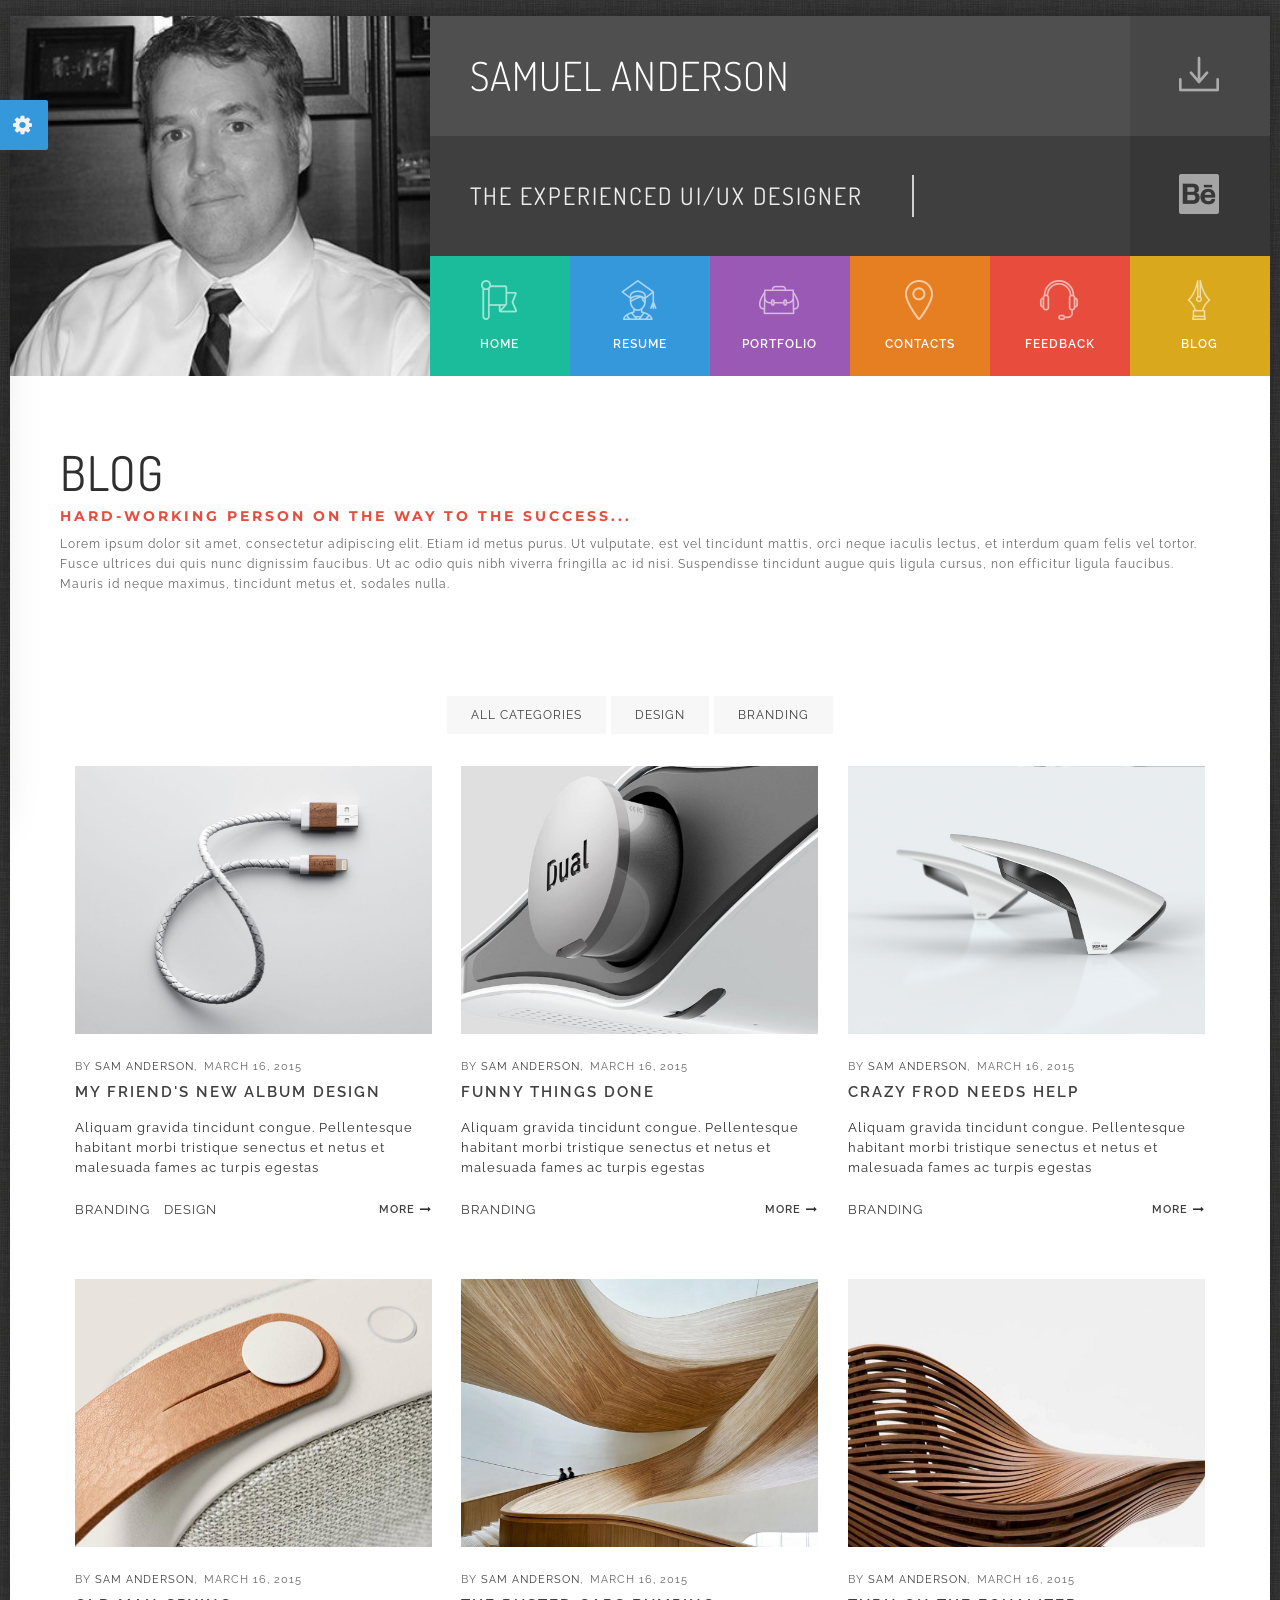
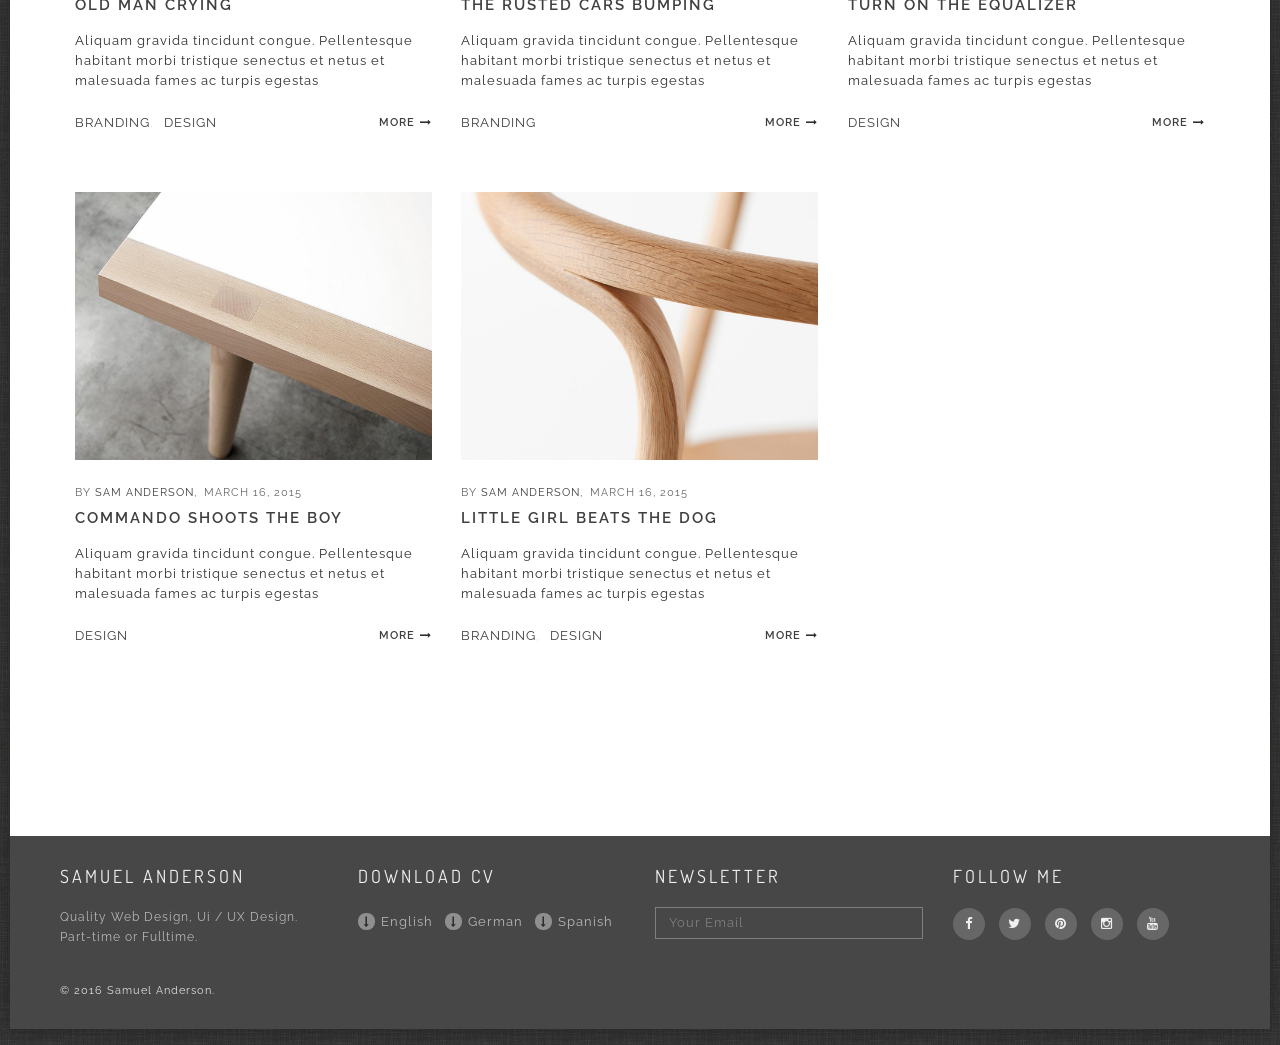
==== blog.html @ abc4cadc "First commit" ====
<!DOCTYPE html>
<html lang="en">
<!--[if IE 9]>
<html class="ie9" lang="en">    <![endif]-->
<!--[if IE 8]>
<html class="ie8" lang="en">    <![endif]-->
<head>
   <meta charset="UTF-8">
   <meta http-equiv="X-UA-Compatible" content="IE=edge">
   <meta name=viewport content="width=device-width, initial-scale=1">

   <title>Gridus vCard | Blog</title>

   <meta name="description" content="Gridus vCard HTML Template is the professional responsive personal website template, based on the latest Bootstrap 3">
   <meta name="keywords" content="html5, template, website, responsive, bootstrap">
   <meta name="author" content="neuethemes">

   <!-- CSS -->
   <link href="assets/vendor/bootstrap/css/bootstrap.min.css"        property='stylesheet' rel="stylesheet" type="text/css" media="screen"/>
   <link href="assets/vendor/fontawesome/css/font-awesome.min.css"   property='stylesheet' rel="stylesheet" type="text/css" media="screen"/>
   <link href="assets/vendor/flaticons/flaticon.css"                 property='stylesheet' rel="stylesheet" type="text/css" media="screen"/>
   <link href="assets/vendor/hover/css/hover-min.css"                property='stylesheet' rel="stylesheet" type="text/css" media="screen"/>
   <link href="assets/vendor/wow/animate.css"                        property='stylesheet' rel="stylesheet" type="text/css" media="screen"/>
   <link href="assets/vendor/mfp/css/magnific-popup.css"             property='stylesheet' rel="stylesheet" type="text/css" media="screen"/>
   <!-- Remove this for disable demo panel styles -->
   <link href="assets/vendor/styleselector/styleselector.css"        property='stylesheet' rel="stylesheet" type="text/css" media="screen"/>
   <!-- Custom styles -->
   <link href="assets/custom/css/style.css"                          property='stylesheet' rel="stylesheet" type="text/css" media="screen"/>

   <style>
      #preloader {
         position: fixed;
         left: 0;
         top: 0;
         z-index: 99999;
         width: 100%;
         height: 100%;
         overflow: visible;
         background: #666666 url("assets/custom/images/preloader.gif") no-repeat center center; }
   </style>

</head>

<body class="boxed">


<!--Pre-Loader-->
<div id="preloader"></div>

<header>

   <section id="top-navigation" class="container-fluid nopadding">
      <div class="row nopadding ident ui-bg-color01">
         <!-- Photo -->
         <a href="#!">
            <div class="col-md-5 col-lg-4 vc-photo">&nbsp;</div>
         </a>
         <!-- /Photo -->
         <div class="col-md-7 col-lg-8 vc-name nopadding">
            <!-- Name-Position -->
            <div class="row nopadding name">
               <div class="col-md-10 name-title"><h2 class="font-accident-two-light uppercase">Samuel Anderson</h2></div>
               <div class="col-md-2 nopadding name-pdf">
                  <a href="#" class="hvr-sweep-to-right"><i class="flaticon-download149" title="Download CV.pdf"></i></a>
               </div>
            </div>
            <div class="row nopadding position">
               <div class="col-md-10 position-title">

                  <section class="cd-intro">
                     <h4 class="cd-headline clip is-full-width font-accident-two-normal uppercase">
                        <span>The experienced </span>
                        <span class="cd-words-wrapper">
                           <b class="is-visible">UI/UX Designer</b>
                           <b>Web Designer</b>
                           <b>Photographer</b>
                        </span>
                     </h4>
                  </section>

               </div>
               <div class="col-md-2 nopadding pdf">
                  <a href="#" class="hvr-sweep-to-right"><i class="flaticon-behance7" title="My Behance Portfolio"></i></a>
               </div>
            </div>
            <!-- /Name-Position -->

            <!-- Main Navigation -->

            <ul id="nav" class="row nopadding cd-side-navigation">
               <li class="col-xs-4 col-sm-2 nopadding menuitem ui-menu-color01">
                  <a href="home.html" class="hvr-sweep-to-bottom"><i class="flaticon-insignia"></i><span>home</span></a>
               </li>
               <li class="col-xs-4 col-sm-2 nopadding menuitem ui-menu-color02">
                  <a href="resume.html" class="hvr-sweep-to-bottom"><i class="flaticon-graduation61"></i><span>resume</span></a>
               </li>
               <li class="col-xs-4 col-sm-2 nopadding menuitem ui-menu-color03">
                  <a href="portfolio.html" class="hvr-sweep-to-bottom"><i class="flaticon-book-bag2"></i><span>portfolio</span></a>
               </li>
               <li class="col-xs-4 col-sm-2 nopadding menuitem ui-menu-color04">
                  <a href="contacts.html" class="hvr-sweep-to-bottom"><i class="flaticon-placeholders4"></i><span>contacts</span></a>
               </li>
               <li class="col-xs-4 col-sm-2 nopadding menuitem ui-menu-color05">
                  <a href="feedback.html" class="hvr-sweep-to-bottom"><i class="flaticon-earphones18"></i><span>feedback</span></a>
               </li>
               <li class="col-xs-4 col-sm-2 nopadding menuitem ui-menu-color06">
                  <a href="blog.html" class="hvr-sweep-to-bottom"><i class="flaticon-pens15"></i><span>blog</span></a>
               </li>
            </ul>

            <!-- /Main Navigation -->

         </div>
      </div>
   </section>

</header>

<!-- Container -->
<div class="content-wrap">

   <div id="blog" class="inner-content">

      <section id="page-title" class="inner-section">
         <div class="container-fluid nopadding wow fadeInRight" data-wow-delay="0.4s" data-wow-offset="10">
            <h2 class="font-accident-two-normal uppercase">Blog</h2>
            <h5 class="font-accident-one-bold uppercase subtitle">Hard-working person on the way to the success...</h5>
            <p class="small fontcolor-medium">
               Lorem ipsum dolor sit amet, consectetur adipiscing elit. Etiam id metus purus. Ut vulputate, est vel tincidunt mattis, orci neque iaculis lectus, et interdum quam felis vel tortor. Fusce ultrices dui quis nunc dignissim faucibus. Ut ac odio quis nibh viverra fringilla ac id nisi. Suspendisse tincidunt augue quis ligula cursus, non efficitur ligula faucibus. Mauris id neque maximus, tincidunt metus et, sodales nulla.
            </p>
         </div>
      </section>

      <!-- Blog Block -->
      <section class="inner-section">

         <div id="isotope-filters" class="port-filter port-filter-light text-center wow fadeInLeft" data-wow-delay="0.6s" data-wow-offset="10">
            <ul>
               <li><a href="#all" data-filter="*">All Categories</a></li>
               <li><a href="#design" data-filter=".design">Design</a></li>
               <li><a href="#branding" data-filter=".branding">Branding</a></li>
            </ul>
         </div>

         <div class="dividewhite3"></div>

         <div class="grid container-fluid text-center wow fadeInDown" data-wow-delay="0.6s" data-wow-offset="10">

            <div id="posts" class="row popup-container">

                  <div class="grid-item branding design col-md-4 col-sm-6">
                     <div class="item-wrap">
                        <figure class="">
                           <div class="popup-call">
                              <a href="assets/custom/images/blog/01.jpg" class="gallery-item"><i class="flaticon-arrows-4"></i></a>
                           </div>
                           <img src="assets/custom/images/blog/thumbs/01.jpg" class="img-responsive" alt="img11"/>
                           <figcaption>
                              <div class="post-meta"><span>by <a href="#!">Sam Anderson</a>,</span> <span>March 16, 2015</span></div>
                              <div class="post-header">
                                 <h5><a href="blogpost.html">My Friend's new album design</a></h5>
                              </div>
                              <div class="post-entry">
                                 <p>Aliquam gravida tincidunt congue. Pellentesque habitant morbi tristique senectus et netus et malesuada fames ac turpis egestas</p>
                              </div>
                              <div class="post-tag pull-left">
                                 <span><a href="#branding" data-filter=".branding">Branding</a>,</span><span><a href="#design" data-filter=".design">Design</a></span>
                              </div>
                              <div class="post-more-link pull-right"><a href="blogpost.html">More<i class="fa fa-long-arrow-right right"></i></a></div>
                           </figcaption>
                        </figure>
                     </div>
                  </div>
                  <div class="grid-item grid-sizer branding col-md-4 col-sm-6">
                     <div class="item-wrap">
                        <figure class="">
                           <div class="popup-call">
                              <a href="assets/custom/images/blog/02.jpg" class="gallery-item"><i class="flaticon-arrows-4"></i></a>
                           </div>
                           <img src="assets/custom/images/blog/thumbs/02.jpg" class="img-responsive" alt="img03"/>
                           <figcaption>
                              <div class="post-meta"><span>by <a href="#!">Sam Anderson</a>,</span> <span>March 16, 2015</span></div>
                              <div class="post-header">
                                 <h5><a href="blogpost.html">Funny Things done</a></h5>
                              </div>
                              <div class="post-entry">
                                 <p>Aliquam gravida tincidunt congue. Pellentesque habitant morbi tristique senectus et netus et malesuada fames ac turpis egestas</p>
                              </div>
                              <div class="post-tag pull-left">
                                 <span><a href="#branding" data-filter=".branding">Branding</a></span>
                              </div>
                              <div class="post-more-link pull-right"><a href="blogpost.html">More<i class="fa fa-long-arrow-right right"></i></a></div>
                           </figcaption>
                        </figure>
                     </div>
                  </div>
                  <div class="grid-item branding col-md-4 col-sm-6">
                     <div class="item-wrap">
                        <figure class="">
                           <div class="popup-call">
                              <a href="assets/custom/images/blog/03.jpg" class="gallery-item"><i class="flaticon-arrows-4"></i></a>
                           </div>
                           <img src="assets/custom/images/blog/thumbs/03.jpg" class="img-responsive" alt="img11"/>
                           <figcaption>
                              <div class="post-meta"><span>by <a href="#!">Sam Anderson</a>,</span> <span>March 16, 2015</span></div>
                              <div class="post-header">
                                 <h5><a href="blogpost.html">Crazy Frod needs help</a></h5>
                              </div>
                              <div class="post-entry">
                                 <p>Aliquam gravida tincidunt congue. Pellentesque habitant morbi tristique senectus et netus et malesuada fames ac turpis egestas</p>
                              </div>
                              <div class="post-tag pull-left">
                                 <span><a href="#branding" data-filter=".branding">Branding</a></span>
                              </div>
                              <div class="post-more-link pull-right"><a href="blogpost.html">More<i class="fa fa-long-arrow-right right"></i></a></div>
                           </figcaption>
                        </figure>
                     </div>
                  </div>
                  <div class="grid-item branding design col-md-4 col-sm-6">
                     <div class="item-wrap">
                        <figure class="">
                           <div class="popup-call">
                              <a href="assets/custom/images/blog/04.jpg" class="gallery-item"><i class="flaticon-arrows-4"></i></a>
                           </div>
                           <img src="assets/custom/images/blog/thumbs/04.jpg" class="img-responsive" alt="img03"/>
                           <figcaption>
                              <div class="post-meta"><span>by <a href="#!">Sam Anderson</a>,</span> <span>March 16, 2015</span></div>
                              <div class="post-header">
                                 <h5><a href="blogpost.html">Old man crying</a></h5>
                              </div>
                              <div class="post-entry">
                                 <p>Aliquam gravida tincidunt congue. Pellentesque habitant morbi tristique senectus et netus et malesuada fames ac turpis egestas</p>
                              </div>
                              <div class="post-tag pull-left">
                                 <span><a href="#branding" data-filter=".branding">Branding</a>,</span><span><a href="#design" data-filter=".design">Design</a></span>
                              </div>
                              <div class="post-more-link pull-right"><a href="blogpost.html">More<i class="fa fa-long-arrow-right right"></i></a></div>
                           </figcaption>
                        </figure>
                     </div>
                  </div>
                  <div class="grid-item branding col-md-4 col-sm-6">
                     <div class="item-wrap">
                        <figure class="">
                           <div class="popup-call">
                              <a href="assets/custom/images/blog/05.jpg" class="gallery-item"><i class="flaticon-arrows-4"></i></a>
                           </div>
                           <img src="assets/custom/images/blog/thumbs/05.jpg" class="img-responsive" alt="img11"/>
                           <figcaption>
                              <div class="post-meta"><span>by <a href="#!">Sam Anderson</a>,</span> <span>March 16, 2015</span></div>
                              <div class="post-header">
                                 <h5><a href="blogpost.html">The rusted cars bumping</a></h5>
                              </div>
                              <div class="post-entry">
                                 <p>Aliquam gravida tincidunt congue. Pellentesque habitant morbi tristique senectus et netus et malesuada fames ac turpis egestas</p>
                              </div>
                              <div class="post-tag pull-left">
                                 <span><a href="#branding" data-filter=".branding">Branding</a></span>
                              </div>
                              <div class="post-more-link pull-right"><a href="blogpost.html">More<i class="fa fa-long-arrow-right right"></i></a></div>
                           </figcaption>
                        </figure>
                     </div>
                  </div>
                  <div class="grid-item design col-md-4 col-sm-6">
                     <div class="item-wrap">
                        <figure class="">
                           <div class="popup-call">
                              <a href="assets/custom/images/blog/06.jpg" class="gallery-item"><i class="flaticon-arrows-4"></i></a>
                           </div>
                           <img src="assets/custom/images/blog/thumbs/06.jpg" class="img-responsive" alt="img03"/>
                           <figcaption>
                              <div class="post-meta"><span>by <a href="#!">Sam Anderson</a>,</span> <span>March 16, 2015</span></div>
                              <div class="post-header">
                                 <h5><a href="blogpost.html">Turn on the equalizer</a></h5>
                              </div>
                              <div class="post-entry">
                                 <p>Aliquam gravida tincidunt congue. Pellentesque habitant morbi tristique senectus et netus et malesuada fames ac turpis egestas</p>
                              </div>
                              <div class="post-tag pull-left">
                                 </span><span><a href="#design" data-filter=".design">Design</a></span>
                              </div>
                              <div class="post-more-link pull-right"><a href="blogpost.html">More<i class="fa fa-long-arrow-right right"></i></a></div>
                           </figcaption>
                        </figure>
                     </div>
                  </div>
                  <div class="grid-item design col-md-4 col-sm-6">
                     <div class="item-wrap">
                        <figure class="">
                           <div class="popup-call">
                              <a href="assets/custom/images/blog/07.jpg" class="gallery-item"><i class="flaticon-arrows-4"></i></a>
                           </div>
                           <img src="assets/custom/images/blog/thumbs/07.jpg" class="img-responsive" alt="img03"/>
                           <figcaption>
                              <div class="post-meta"><span>by <a href="#!">Sam Anderson</a>,</span> <span>March 16, 2015</span></div>
                              <div class="post-header">
                                 <h5><a href="blogpost.html">Commando shoots the boy</a></h5>
                              </div>
                              <div class="post-entry">
                                 <p>Aliquam gravida tincidunt congue. Pellentesque habitant morbi tristique senectus et netus et malesuada fames ac turpis egestas</p>
                              </div>
                              <div class="post-tag pull-left">
                                 </span><span><a href="#design" data-filter=".design">Design</a></span>
                              </div>
                              <div class="post-more-link pull-right"><a href="blogpost.html">More<i class="fa fa-long-arrow-right right"></i></a></div>
                           </figcaption>
                        </figure>
                     </div>
                  </div>
                  <div class="grid-item branding design col-md-4 col-sm-6">
                     <div class="item-wrap">
                        <figure class="">
                           <div class="popup-call">
                              <a href="assets/custom/images/blog/08.jpg" class="gallery-item"><i class="flaticon-arrows-4"></i></a>
                           </div>
                           <img src="assets/custom/images/blog/thumbs/08.jpg" class="img-responsive" alt="img03"/>
                           <figcaption>
                              <div class="post-meta"><span>by <a href="#!">Sam Anderson</a>,</span> <span>March 16, 2015</span></div>
                              <div class="post-header">
                                 <h5><a href="blogpost.html">Little girl beats the dog</a></h5>
                              </div>
                              <div class="post-entry">
                                 <p>Aliquam gravida tincidunt congue. Pellentesque habitant morbi tristique senectus et netus et malesuada fames ac turpis egestas</p>
                              </div>
                              <div class="post-tag pull-left">
                                 <span><a href="#branding" data-filter=".branding">Branding</a>,</span><span><a href="#design" data-filter=".design">Design</a></span>
                              </div>
                              <div class="post-more-link pull-right"><a href="blogpost.html">More<i class="fa fa-long-arrow-right right"></i></a></div>
                           </figcaption>
                        </figure>
                     </div>
                  </div>

               </div>
            </div>

         <div class="dividewhite8"></div>

      </section>
      <!-- /Blog Block -->

   </div>

</div>

<footer class="padding-50 ui-bg-color02">
   <div class="container-fluid nopadding">
      <div class="row wow fadeInDown" data-wow-delay=".2s" data-wow-offset="10">
         <div class="col-md-3">
            <h4 class="font-accident-two-normal uppercase">Samuel Anderson</h4>
            <p class="inline-block">
               Quality Web Design, Ui / UX Design. Part-time or Fulltime.
            </p>
            <div class="divider-dynamic"></div>
         </div>
         <div class="col-md-3 cv-link">
            <h4 class="font-accident-two-normal uppercase">Download cv</h4>
            <div class="dividewhite1"></div>
            <a href="#!"><i class="fa fa-long-arrow-down" aria-hidden="true"></i>English</a>
            <a href="#!"><i class="fa fa-long-arrow-down" aria-hidden="true"></i>German</a>
            <a href="#!"><i class="fa fa-long-arrow-down" aria-hidden="true"></i>Spanish</a>
            <div class="divider-dynamic"></div>
         </div>
         <div class="col-md-3">
            <h4 class="font-accident-two-normal uppercase">Newsletter</h4>
            <div class="dividewhite1"></div>
            <input class="newsletter-email" type="email" required="" name="ne" placeholder="Your Email">
            <!--<p>Lorem ipsum dolor sit amet...</p>-->
            <div class="divider-dynamic"></div>
         </div>
         <div class="col-md-3">
            <h4 class="font-accident-two-normal uppercase">Follow me</h4>
            <div class="follow">
               <ul class="list-inline social">
                  <li><a target="_blank" href="#" class="rst-icon-facebook"><i class="fa fa-facebook"></i></a></li>
                  <li><a target="_blank" href="#" class="rst-icon-twitter"><i class="fa fa-twitter"></i></a></li>
                  <li><a target="_blank" href="#" class="rst-icon-pinterest"><i class="fa fa-pinterest"></i></a></li>
                  <li><a target="_blank" href="#" class="rst-icon-instagram"><i class="fa fa-instagram"></i></a></li>
                  <li><a target="_blank" href="#" class="rst-icon-youtube"><i class="fa fa-youtube"></i></a></li>
               </ul>
            </div>
            <div class="divider-dynamic"></div>
         </div>
      </div>
      <div class="dividewhite1"></div>
      <div class="row wow fadeInDown" data-wow-delay=".4s" data-wow-offset="10">
         <div class="col-md-12 copyrights">
            <p>© 2016 Samuel Anderson.</p>
         </div>
      </div>
   </div>
</footer>

<div id="image-cache" class="hidden"></div>

<!-- JS -->
<script src="assets/vendor/jquery/js/jquery-2.2.0.min.js"            type="text/javascript"></script>
<script src="assets/vendor/bootstrap/js/bootstrap.min.js"            type="text/javascript"></script>
<script src="assets/vendor/imagesloaded/js/imagesloaded.pkgd.min.js" type="text/javascript"></script>
<script src="assets/vendor/isotope/js/isotope.pkgd.min.js"           type="text/javascript"></script>
<script src="assets/vendor/mfp/js/jquery.magnific-popup.min.js"      type="text/javascript"></script>
<script src="assets/vendor/circle-progress/circle-progress.js"       type="text/javascript"></script>
<script src="assets/vendor/waypoints/waypoints.min.js"               type="text/javascript"></script>
<script src="assets/vendor/anicounter/jquery.counterup.min.js"       type="text/javascript"></script>
<!--<script src="assets/vendor/wow/wow.min.js"                           type="text/javascript"></script>-->
<script src="assets/vendor/pjax/jquery.pjax.js"                      type="text/javascript"></script>
<script src="https://maps.google.com/maps/api/js"                    type="text/javascript"></script>
<!-- Remove this for disable demo panel script -->
<script src="assets/vendor/styleselector/styleselector.js"           type="text/javascript"></script>
<!-- Custom scripts -->
<script src="assets/custom/js/custom.js"                             type="text/javascript"></script>

</body>
</html>
---- assets/vendor/flaticons/flaticon.css ----
/*
  	Flaticon icon font: Flaticon
  	Creation date: 29/02/2016 10:08
  	*/

@font-face {
  font-family: "Flaticon";
  src: url("./flaticon.eot");
  src: url("./flaticon.eot?#iefix") format("embedded-opentype"),
       url("./flaticon.woff") format("woff"),
       url("./flaticon.ttf") format("truetype"),
       url("./flaticon.svg#Flaticon") format("svg");
  font-weight: normal;
  font-style: normal;
}

@media screen and (-webkit-min-device-pixel-ratio:0) {
  @font-face {
    font-family: "Flaticon";
    src: url("./Flaticon.svg#Flaticon") format("svg");
  }
}

[class^="flaticon-"]:before, [class*=" flaticon-"]:before,
[class^="flaticon-"]:after, [class*=" flaticon-"]:after {   
  font-family: Flaticon;
        font-size: 20px;
font-style: normal;
margin-left: 20px;
}

.flaticon-arrows:before { content: "\f100"; }
.flaticon-arrows-1:before { content: "\f101"; }
.flaticon-arrows-2:before { content: "\f102"; }
.flaticon-arrows-3:before { content: "\f103"; }
.flaticon-arrows-4:before { content: "\f104"; }
.flaticon-behance7:before { content: "\f105"; }
.flaticon-bird97:before { content: "\f106"; }
.flaticon-book-bag2:before { content: "\f107"; }
.flaticon-circle:before { content: "\f108"; }
.flaticon-circle-1:before { content: "\f109"; }
.flaticon-circle-2:before { content: "\f10a"; }
.flaticon-circle-3:before { content: "\f10b"; }
.flaticon-circle-4:before { content: "\f10c"; }
.flaticon-circle-5:before { content: "\f10d"; }
.flaticon-circle-6:before { content: "\f10e"; }
.flaticon-clipboard80:before { content: "\f10f"; }
.flaticon-clock:before { content: "\f110"; }
.flaticon-clocks18:before { content: "\f111"; }
.flaticon-download149:before { content: "\f112"; }
.flaticon-download167:before { content: "\f113"; }
.flaticon-earphones18:before { content: "\f114"; }
.flaticon-facebook45:before { content: "\f115"; }
.flaticon-google111:before { content: "\f116"; }
.flaticon-graduation61:before { content: "\f117"; }
.flaticon-graduation9:before { content: "\f118"; }
.flaticon-identification28:before { content: "\f119"; }
.flaticon-insignia:before { content: "\f11a"; }
.flaticon-instagram14:before { content: "\f11b"; }
.flaticon-internet:before { content: "\f11c"; }
.flaticon-linkedin22:before { content: "\f11d"; }
.flaticon-odnolassniki2:before { content: "\f11e"; }
.flaticon-painting62:before { content: "\f11f"; }
.flaticon-paper40:before { content: "\f120"; }
.flaticon-pens15:before { content: "\f121"; }
.flaticon-photo246:before { content: "\f122"; }
.flaticon-photography39:before { content: "\f123"; }
.flaticon-pie-graph:before { content: "\f124"; }
.flaticon-pinterest28:before { content: "\f125"; }
.flaticon-placeholders4:before { content: "\f126"; }
.flaticon-profile5:before { content: "\f127"; }
.flaticon-shopping-carts6:before { content: "\f128"; }
.flaticon-sign:before { content: "\f129"; }
.flaticon-soundcloud8:before { content: "\f12a"; }
.flaticon-stats47:before { content: "\f12b"; }
.flaticon-stats48:before { content: "\f12c"; }
.flaticon-symbol:before { content: "\f12d"; }
.flaticon-three:before { content: "\f12e"; }
.flaticon-three-1:before { content: "\f12f"; }
.flaticon-three-2:before { content: "\f130"; }
.flaticon-tool:before { content: "\f131"; }
.flaticon-tool-1:before { content: "\f132"; }
.flaticon-twitter39:before { content: "\f133"; }
.flaticon-vimeo22:before { content: "\f134"; }
.flaticon-vk6:before { content: "\f135"; }
.flaticon-wordpress16:before { content: "\f136"; }
.flaticon-youtube33:before { content: "\f137"; }
---- assets/vendor/styleselector/styleselector.css ----
/* =================================================================== */
/* Styles Switcher
====================================================================== */

#style-switcher h3 {
    color: #666;
    font-size: 13px;
    margin: 5px 0 5px 1px;
    font-family: 'Oxygen', sans-serif;
    letter-spacing: 0px;
    /*color: #313131 !important;*/
}
#style-switcher h5 {
    letter-spacing: 0px;
    font-size: 11px;
}

#style-switcher ul {
    padding-left: 0;
}

#style-switcher p {
    color: #999;
    line-heihgt: 20px;
    font-style: italic;
    font-size: 13px;
    letter-spacing: 0px;
}

#style-switcher {
    background-color: #fff;
    width: 205px;
    position:fixed;
    top: 100px;
    z-index: 9999;
    border-radius: 0 0 3px 0;
    left: -206px;
    border-left: 0;
    border-top: 0;
    box-shadow: -3px 0px 50px -2px rgba(0, 0, 0, 0.14)
}

#style-switcher div {
    padding: 2px 18px 10px 18px;
}

#style-switcher h2 {
    background-color: #3498db;
    font-family: 'Novecentosanswide-Medium', sans-serif;
    color: #fff;
    font-size: 19px;
    text-transform: uppercase;
    padding: 14px 0 16px 20px;
    margin: 0 0 18px 0;
}

#style-switcher h2 a {
    background-color: #3498db;
    display: block;
    height: 50px;
    position: absolute;
    right: -49px;
    padding: 14px;
    /*text-indent: -9999px;*/
    top: 0;
    width: 49px;
    border-radius: 0 2px 2px 0;
}
#style-switcher h2 a i:before {
    font-size: 22px;
    color: #f2f2f2;
    margin: 0;
    /*line-height: 1.6;*/
}

.colors {
    list-style:none;
    margin: 0 0px 24px 0;
    overflow: hidden;
}

.colors li {
    float:left;
    margin: 4px 2px 0 2px;
}

.colors li a {
    display: block;
    width: 22px;
    height: 22px;
    cursor: pointer;
}

.layout-style select,
.color-scheme select,
.footer-style select {
    width: 164px;
    height: 33px;
    padding: 5px;
    color: #888;
    cursor: pointer;
    border-radius: 2px;
    font-size: 13px;
    margin: 2px 0 10px 2px;
}

.layout-style,
.color-scheme {
    margin: 0 0px 24px 0;
}

.layout-style,
.color-scheme,
.footer-style { padding: 0 !important; }



.checkbox-group {
    position:relative
}

/* Hide Checkbox Input */
.checkbox-group input[type=checkbox] {
    display:none
}

/* Style Label */
.checkbox-group label {
    padding-left:9px;
    cursor:pointer;
    font-family: 'Oxygen', sans-serif;
    letter-spacing: 0px;
    font-weight: 500;
}

/* Style span tag */
.checkbox-group label span {
    display:block;
    position:absolute;
    left:0;
    -webkit-transition-duration:.3s;
    -moz-transition-duration:.3s;
    transition-duration:.3s
}
/* Style box */
.checkbox-group label .box {
    background:#d9e1e7;
    height:18px;
    width:18px;
    border-radius: 2px;
    z-index:9;
    -webkit-transition-delay:.2s;
    -moz-transition-delay:.2s;
    transition-delay:.2s
}

/* Style check icon. give it a border on the bottom and right only and then rotate */
.checkbox-group label .check {
    top:3px;
    left:7px;
    width:5px;
    height:13px;
    border:2px solid #fff;
    border-top:none;
    border-left:none;
    opacity:0;
    z-index:10;
    -webkit-transform:rotate(180deg);
    -moz-transform:rotate(180deg);
    transform:rotate(180deg);
    -webkit-transition-delay:.3s;
    -moz-transition-delay:.3s;
    transition-delay:.3s
}

/* Change color of box when checkbox is checked */
input[type=checkbox]:checked ~ label .box {
    background:#129fdd
}

/* Rotate and show check icon when checkbox is checked */
input[type=checkbox]:checked ~ label .check {
    opacity:1;
    -webkit-transform:scale(1) rotate(45deg);
    -moz-transform:scale(1) rotate(45deg);
    transform:scale(1) rotate(45deg);
}

@media only screen and (max-width: 1023px) { #style-switcher { display: none; } }
---- assets/custom/css/style.css ----
@import url(https://fonts.googleapis.com/css?family=Raleway:400,300,400italic,500,700);
@import url(https://fonts.googleapis.com/css?family=Dosis:300,400,500,700);
@import url(https://fonts.googleapis.com/css?family=Montserrat:400,700);
/*------------------------------------------------------------------
[Color Scheme / Colors, textures]
*/
.e-bg-light-texture {
  background: url("../images/backgrounds/dark_fish_skin.png"); }

.color01 {
  color: #ffffff !important; }

.color02 {
  color: #f7f7f7 !important; }

.color03 {
  color: #efefef !important; }

.color04 {
  color: #e7e7e7 !important; }

.color05 {
  color: #dfdfdf !important; }

.color06 {
  color: #d7d7d7 !important; }

.color07 {
  color: #cfcfcf !important; }

.color08 {
  color: #c7c7c7 !important; }

.color09 {
  color: #bfbfbf !important; }

.color10 {
  color: #b7b7b7 !important; }

.color11 {
  color: #afafaf !important; }

.color12 {
  color: #a7a7a7 !important; }

.color13 {
  color: #9f9f9f !important; }

.color14 {
  color: #979797 !important; }

.color15 {
  color: #8f8f8f !important; }
  .color15 a {
    color: #8f8f8f; }
    .color15 a:hover {
      color: #e74c3c; }

.color16 {
  color: #878787 !important; }

.color17 {
  color: #7f7f7f !important; }

.color18 {
  color: #777777 !important; }

.color19 {
  color: #6f6f6f !important; }

.color20 {
  color: #676767 !important; }

.color21 {
  color: #5f5f5f !important; }

.color22 {
  color: #575757 !important; }

.color23 {
  color: #4f4f4f !important; }

.color24 {
  color: #474747 !important; }

.color25 {
  color: #3f3f3f !important; }

.color26 {
  color: #373737 !important; }

.color27 {
  color: #2f2f2f !important; }

.color28 {
  color: #272727 !important; }

.color29 {
  color: #1f1f1f !important; }

.color30 {
  color: #171717 !important; }

.color31 {
  color: #0f0f0f !important; }

.color32 {
  color: #070707 !important; }

.color-red {
  color: #e74c3c !important; }

.color-orange {
  color: #e67e22 !important; }

.color-green {
  color: #1abc9c !important; }

.color-blue {
  color: #3498db !important; }

.color-darkblue {
  color: #1c4a6c !important; }

.color-cyan {
  color: #9b59b6 !important; }

.color-yellow {
  color: #d9a81d !important; }

.color-rose {
  color: #e798ac !important; }

.color-darkrose {
  color: #e17f98 !important; }

.red {
  background-color: #e74c3c !important; }

.orange {
  background-color: #e67e22 !important; }

.green {
  background-color: #1abc9c !important; }

.blue {
  background-color: #3498db !important; }

.darkblue {
  background-color: #1c4a6c !important; }

.cyan {
  background-color: #9b59b6 !important; }

.yellow {
  background-color: #d9a81d !important; }

.l-grey {
  background-color: #f2f2f2 !important; }

.grey {
  background-color: #999 !important; }

.fontcolor-regular, .fontcolor-regular a {
  color: #171717 !important; }

.fontcolor-invert, .fontcolor-invert a {
  color: #ffffff !important; }

.fontcolor-medium, .fontcolor-medium a {
  color: #676767 !important; }

.fontcolor-medium-light {
  color: #8f8f8f !important; }
  .fontcolor-medium-light a {
    color: #8f8f8f !important; }
    .fontcolor-medium-light a:hover, .fontcolor-medium-light a:focus {
      color: #e74c3c !important; }

.hovercolor, .hovercolor a {
  color: #e74c3c !important; }

.accent-color, .accent-color a {
  color: #007EA7 !important; }

.accent-color a:hover {
  color: #e74c3c !important; }

.bg-color01 {
  background-color: #ffffff !important; }

.bg-color02 {
  background-color: #f7f7f7 !important; }

.bg-color03 {
  background-color: #efefef !important; }

.bg-color04 {
  background-color: #e7e7e7 !important; }

.bg-color05 {
  background-color: #dfdfdf !important; }

.bg-color06 {
  background-color: #d7d7d7 !important; }

.bg-color07 {
  background-color: #cfcfcf !important; }

.bg-color08 {
  background-color: #c7c7c7 !important; }

.bg-color09 {
  background-color: #bfbfbf !important; }

.bg-color10 {
  background-color: #b7b7b7 !important; }

.bg-color11 {
  background-color: #afafaf !important; }

.bg-color12 {
  background-color: #a7a7a7 !important; }

.bg-color13 {
  background-color: #9f9f9f !important; }

.bg-color14 {
  background-color: #979797 !important; }

.bg-color15 {
  background-color: #8f8f8f !important; }

.bg-color16 {
  background-color: #878787 !important; }

.bg-color17 {
  background-color: #7f7f7f !important; }

.bg-color18 {
  background-color: #777777 !important; }

.bg-color19 {
  background-color: #6f6f6f !important; }

.bg-color20 {
  background-color: #676767 !important; }

.bg-color21 {
  background-color: #5f5f5f !important; }

.bg-color22 {
  background-color: #575757 !important; }

.bg-color23 {
  background-color: #4f4f4f !important; }

.bg-color24 {
  background-color: #474747 !important; }

.bg-color25 {
  background-color: #3f3f3f !important; }

.bg-color26 {
  background-color: #373737 !important; }

.bg-color27 {
  background-color: #2f2f2f !important; }

.bg-color28 {
  background-color: #272727 !important; }

.bg-color29 {
  background-color: #1f1f1f !important; }

.bg-color30 {
  background-color: #171717 !important; }

.bg-color31 {
  background-color: #0f0f0f !important; }

.bg-color32 {
  background-color: #070707 !important; }

/*------------------------------------------------------------------
[Typography]
*/
/* Headings Fonts variables */
/* Heading font one */
.font-accident-one-bold {
  font-family: "Montserrat", sans-serif;
  font-weight: 700;
  font-style: normal; }

.font-accident-one-normal {
  font-family: "Montserrat", sans-serif;
  font-weight: 400;
  font-style: normal; }

/* Heading font two */
.font-accident-two-light {
  font-family: "Dosis", sans-serif;
  font-weight: 300; }

.font-accident-two-normal {
  font-family: "Dosis", sans-serif;
  font-weight: 400; }

.font-accident-two-medium {
  font-family: "Dosis", sans-serif;
  font-weight: 500; }

.font-accident-two-bold {
  font-family: "Dosis", sans-serif;
  font-weight: 700; }

/* Regular font */
.font-regular-light {
  font-family: "Raleway", sans-serif;
  font-weight: 300;
  font-style: normal; }

.font-regular-normal {
  font-family: "Raleway", sans-serif;
  font-weight: 400;
  font-style: normal; }

.font-regular-normal-italic {
  font-family: "Raleway", sans-serif;
  font-weight: 400;
  font-style: oblique; }

.font-regular-medium {
  font-family: "Raleway", sans-serif;
  font-weight: 500;
  font-style: normal; }

.font-regular-bold {
  font-family: "Raleway", sans-serif;
  font-weight: 700;
  font-style: normal; }

/* Headings */
h2 {
  font-size: 48px; }

h3 {
  line-height: 1.2em;
  font-size: 32px; }

h4 {
  letter-spacing: 3px; }

h5 {
  letter-spacing: 3px; }

h6 {
  font-size: 11px;
  letter-spacing: 3px; }

h4 a, h5 a, h6 a {
  color: #e74c3c; }

.title {
  padding-bottom: 20px;
  border-bottom: 1px solid rgba(255, 255, 255, 0.3);
  display: initial; }

.title-light {
  padding-bottom: 20px;
  border-bottom: 1px solid rgba(0, 0, 0, 0.1);
  display: initial; }

/* Paragraphs */
.small {
  font-size: 12px; }

.extrasmall {
  font-size: 10px; }

.superheading {
  font-size: 48px; }

/*------------------------------------------------------------------
[Buttons]
*/
.btn-darker,
.btn-blk,
.btn-gr,
.btn-lgr,
.btn-lgr-str,
.btn-grey-str,
.btn-light,
.btn-wh,
.btn-wh-str,
.btn-rd,
.btn-rd-str,
.btn-wh-trans {
  letter-spacing: 0;
  border-radius: 2px;
  font-weight: 600;
  font-family: "Raleway", sans-serif;
  margin-right: 12px;
  transition: all 0.35s ease-in-out;
  -moz-transition: all 0.35s ease-in-out;
  -webkit-transition: all 0.35s ease-in-out;
  -o-transition: all 0.35s ease-in-out;
  -ms-transition: all 0.35s ease-in-out; }

.btn-darker {
  border: 1px solid #6f6f6f;
  background: #6f6f6f;
  color: #ffffff !important; }
  .btn-darker:hover {
    border: 1px solid #e74c3c;
    background: #e74c3c;
    color: #ffffff !important; }

.btn-blk {
  border: 1px solid #353535;
  background: #353535;
  color: #8f8f8f !important; }
  .btn-blk:hover {
    border: 1px solid #e74c3c;
    background: #e74c3c;
    color: #ffffff !important; }
  .btn-blk:focus {
    border: 1px solid #e74c3c;
    background: #e74c3c;
    color: #ffffff !important; }

.btn-gr {
  border: 1px solid #ffffff;
  color: #ffffff !important;
  background: #505050; }
  .btn-gr:hover {
    border: 1px solid #e74c3c;
    background: #e74c3c;
    color: #ffffff !important; }

.btn-lgr {
  border: 1px solid #e7e7e7;
  background: #e7e7e7;
  color: #ffffff !important; }
  .btn-lgr:hover {
    border: 1px solid #e74c3c;
    background: #e74c3c;
    color: #ffffff !important; }

.btn-lgr-str {
  background: none;
  border: 2px solid #e7e7e7;
  color: #e7e7e7 !important; }
  .btn-lgr-str:hover {
    background: none;
    border: 2px solid #e74c3c;
    color: #e74c3c !important; }

.btn-grey-str {
  background: none !important;
  border: 2px solid #bfbfbf;
  color: #bfbfbf !important; }
  .btn-grey-str:hover {
    background: none;
    border: 2px solid #e74c3c;
    color: #e74c3c !important; }

.btn-light {
  background: #efefef;
  border: 1px solid #efefef;
  color: #bfbfbf !important; }
  .btn-light:hover {
    background: #e74c3c;
    border: 1px solid #e74c3c;
    color: #ffffff !important; }

.btn-wh-str {
  background: none;
  border: 2px solid #ffffff;
  color: #ffffff !important; }
  .btn-wh-str:hover {
    background: none;
    border: 2px solid #e74c3c;
    color: #e74c3c !important; }

.btn-wh {
  background: #ffffff;
  border: 2px solid #ffffff;
  color: #bfbfbf !important; }
  .btn-wh:hover {
    background: #e74c3c;
    border: 2px solid #e74c3c;
    color: #ffffff !important; }

.btn-rd {
  border: 1px solid #e74c3c;
  color: #ffffff !important;
  background: #e74c3c; }
  .btn-rd:hover {
    border: 1px solid #ec1717;
    background: #ec1717;
    color: #ffffff !important; }

.btn-rd-str {
  background: none;
  border: 2px solid #e74c3c;
  color: #e74c3c !important; }
  .btn-rd-str:hover {
    background: none;
    border: 2px solid #ffffff;
    color: #ffffff !important; }

.btn-wh-trans {
  margin-top: 8px;
  background: rgba(255, 255, 255, 0.1);
  border: 1px solid transparent;
  color: rgba(255, 255, 255, 0.8) !important; }
  .btn-wh-trans:hover {
    background: rgba(255, 255, 255, 0.3);
    color: #ffffff !important; }

.btn-lg {
  font-size: 15px; }

.btn-default {
  font-size: 13px; }

.btn-sm {
  font-size: 12px; }

.btn-xs {
  font-size: 11px;
  padding: 3px 9px 2px 9px; }

/*------------------------------------------------------------------
[4. Basic Styles]
*/
body {
  display: block;
  background-color: #bfbfbf;
  overflow-x: hidden;
  overflow-y: auto;
  color: #2f2f2f;
  font: 13px/1.7 "Raleway", sans-serif;
  font-weight: 400;
  letter-spacing: 1px;
  -webkit-font-smoothing: antialiased;
  -webkit-backface-visibility: hidden;
  -moz-backface-visibility: hidden;
  -ms-backface-visibility: hidden; }

.boxed {
  display: block;
  background-color: #676767;
  position: relative;
  max-width: 1260px;
  margin-right: auto;
  margin-left: auto;
  box-shadow: rgba(0, 0, 0, 0.3) 0 0 20px 4px; }
  .boxed header {
    margin: 16px 0 0 0; }
  .boxed footer {
    margin: 0 0 16px 0; }

#initial {
  background-image: url("../images/initial/bg-01.jpg");
  background-attachment: fixed;
  background-position: center center;
  background-size: cover; }

.clearfix:after {
  content: ".";
  visibility: hidden;
  display: block;
  height: 0;
  clear: both; }

a,
a i,
a i:before {
  cursor: pointer;
  text-decoration: none;
  color: #2f2f2f;
  transition: all 0.25s ease 0s;
  -moz-transition: all 0.25s ease 0s;
  -webkit-transition: all 0.25s ease 0s;
  -o-transition: all 0.25s ease 0s; }

a:hover,
a:focus {
  text-decoration: none;
  outline: none; }

p {
  line-height: 20px;
  font-size: 13px;
  font-weight: 400;
  margin: 0 0 10px 0;
  color: #2f2f2f;
  letter-spacing: 1px; }

hr {
  margin-bottom: 0;
  margin-top: 0;
  border-top: 1px solid #f1f1f1;
  border-bottom: none;
  border-left: none;
  border-right: none; }

ul {
  padding-left: 0;
  list-style: none;
  margin-left: 0; }
  ul li {
    padding: 0; }
    ul li a {
      cursor: pointer;
      color: #2f2f2f; }
  ul li, ul li a {
    font-size: 13px; }

ul.list-o {
  list-style: none;
  padding: 0;
  margin: 0; }
  ul.list-o li {
    padding-left: 1em;
    text-indent: -.7em; }
    ul.list-o li:before {
      padding-right: 4px;
      content: "O";
      color: #e74c3c; }

.dividewhite1 {
  height: 10px; }

.dividewhite2 {
  height: 20px; }

.dividewhite3 {
  height: 30px; }

.dividewhite4 {
  height: 40px; }

.dividewhite6 {
  height: 60px; }

.dividewhite8 {
  height: 80px; }

.dividewhite9 {
  height: 90px; }

.dividewhite10 {
  height: 100px; }

.divider-dynamic {
  height: 10px; }

.height-600 {
  min-height: 600px; }

.height-500 {
  min-height: 500px; }

.height-400 {
  min-height: 400px; }

.height-300 {
  min-height: 300px; }

.height-200 {
  min-height: 200px; }

.height-100 {
  min-height: 100px; }

.padding-30,
.padding-40,
.padding-50,
.padding-60 {
  overflow: hidden; }

.padding-30 {
  padding: 20px 30px 30px 20px; }

.padding-40 {
  padding: 30px 40px 30px 40px; }

.padding-50 {
  padding: 35px 50px 40px 50px; }

.padding-60 {
  padding: 50px 60px 50px 60px; }

.row-no-padding [class*="col-"] {
  padding-left: 0 !important;
  padding-right: 0 !important; }

.nopadding {
  padding: 0 !important;
  margin: 0 !important; }

.e-absolute {
  position: absolute !important; }

.e-relative {
  position: relative !important; }

.e-fixed {
  position: fixed !important; }

.inline {
  display: inline; }

.block {
  display: block; }

.inline-block {
  display: inline-block; }

.e-centered {
  margin: 0 auto; }

.table {
  display: table; }

.table-row {
  display: table-row; }

.table-cell {
  display: table-cell; }

.uppercase {
  text-transform: uppercase; }

i {
  color: #b7b7b7; }

.hidden {
  display: none; }

.respon-wrap img {
  max-width: 100% !important;
  height: auto;
  display: block; }

.fullwidth {
  width: 100% !important; }

.width-90 {
  width: 90%; }

.width-80 {
  width: 80%; }

.width-70 {
  width: 70%; }

.width-60 {
  width: 60%; }

.width-50 {
  width: 50%; }

.width-40 {
  width: 40%; }

.width-30 {
  width: 30%; }

#back-top a {
  background: #bfbfbf url(../images/back_top.png) no-repeat 50% 50%;
  border: 1px solid #ffffff;
  bottom: 60px;
  display: block;
  height: 40px;
  position: fixed;
  right: 30px;
  width: 40px;
  z-index: 10;
  transition: all 0.35s ease-in-out;
  -moz-transition: all 0.35s ease-in-out;
  -webkit-transition: all 0.35s ease-in-out;
  -o-transition: all 0.35s ease-in-out;
  -ms-transition: all 0.35s ease-in-out; }
  #back-top a:hover {
    background: #e74c3c url(../images/back_top.png) no-repeat 50% 50%;
    border-color: #e74c3c; }

input, textarea {
  border: 0;
  background: none !important;
  border: 1px solid #d7d7d7;
  width: 100%;
  padding-top: 5px;
  padding-bottom: 5px;
  text-indent: 5px;
  color: #fff;
  transition: all 0.5s;
  -moz-transition: all 0.5s;
  -webkit-transition: all 0.5s;
  -o-transition: all 0.5s; }
  input:focus, textarea:focus {
    outline: 0;
    border-color: #b7b7b7; }

input, textarea, button {
  color: #777;
  font-size: 14px;
  font-weight: 400;
  letter-spacing: 1px;
  font-family: "Raleway","Helvetica Neue",Helvetica,Arial,sans-serif; }

button, input, select, textarea {
  -webkit-box-sizing: border-box;
  -moz-box-sizing: border-box;
  box-sizing: border-box;
  margin: 0;
  max-width: 100%;
  vertical-align: baseline;
  font-size: 100%; }

:focus {
  outline: 0; }

::-webkit-input-placeholder {
  color: #7f7f7f; }

:-moz-placeholder {
  color: #7f7f7f; }

::-moz-placeholder {
  color: #7f7f7f;
  opacity: 1;
  /* Since FF19 lowers the opacity of the placeholder by default */ }

:-ms-input-placeholder {
  color: #7f7f7f; }

.e-block-big {
  padding: 160px 0 160px 0; }

.e-block-regular {
  padding: 130px 0 130px 0; }

.e-block-short {
  padding: 100px 0 100px 0; }

.e-block-null {
  margin: 0; }

.e-block-light {
  background: #ffffff;
  color: #b7b7b7; }
  .e-block-light p, .e-block-light h2, .e-block-light h3, .e-block-light h4, .e-block-light h5 {
    color: #b7b7b7; }
  .e-block-light a, .e-block-light .infoblock a {
    color: #b7b7b7; }
    .e-block-light a:hover, .e-block-light .infoblock a:hover {
      color: #e74c3c;
      text-decoration: none; }

.e-block-centered {
  text-align: center; }

.infoblock {
  margin: 0 0 24px 0; }
  .infoblock a:hover {
    text-decoration: none; }
  .infoblock .morelink {
    font-size: 11px;
    text-transform: uppercase;
    letter-spacing: 1px;
    line-height: 22px; }
    .infoblock .morelink a {
      text-decoration: none; }
      .infoblock .morelink a i {
        margin-left: 5px; }
  .infoblock .navlinks a {
    text-transform: uppercase;
    font-weight: 600;
    letter-spacing: 2px;
    font-size: 11px; }

/*------------------------------------------------------------------
[13. Media Query]
*/
@media (max-width: 1200px) {
  .boxed .content-wrap {
    margin: 0; }

  footer {
    margin: 0; } }
@media (max-width: 992px) {
  .count {
    margin-bottom: 32px !important; }

  ul.timeline-vert:before {
    left: 40px !important; }

  ul.timeline-vert > li > .timeline-panel {
    width: calc(100% - 90px) !important;
    width: -moz-calc(100% - 90px) !important;
    width: -webkit-calc(100% - 90px) !important; }

  ul.timeline-vert > li > .timeline-badge {
    left: 15px !important;
    margin-left: 0 !important;
    top: 16px !important; }

  ul.timeline-vert > li > .timeline-panel {
    float: right !important; }

  ul.timeline-vert > li > .timeline-panel:before {
    border-left-width: 0 !important;
    border-right-width: 15px !important;
    left: -15px !important;
    right: auto !important; }

  ul.timeline-vert > li > .timeline-panel:after {
    border-left-width: 0 !important;
    border-right-width: 14px !important;
    left: -14px !important;
    right: auto !important; }

  .divider-dynamic {
    height: 40px; }

  #top-navigation .ident .vc-name .position .pdf,
  #top-navigation .ident .vc-name .name .name-pdf {
    display: none; } }
@media (max-width: 801px) {
  .boxed header {
    margin: 0; }

  footer {
    margin: 0 !important; } }
@media (max-width: 768px) {
  .divider-dynamic {
    height: 60px; }

  .cd-intro {
    width: 100% !important;
    max-width: 768px; }

  .port-filter ul li {
    display: block;
    margin-bottom: 24px; }

  #homesection .m-details .quote {
    margin: 14px 0;
    padding-left: 0 !important;
    border-left: none !important; }

  .progressbar {
    width: 100% !important; }

  .circle {
    width: 90% !important; }

  #top-navigation .ident .vc-name .name h2 {
    font-size: 36px; }

  #top-navigation .ident .vc-name .name .name-title {
    padding-top: 24px;
    text-align: center; }

  #top-navigation .ident .vc-name .position h4 {
    font-size: 18px; }

  #top-navigation .ident .vc-name .position .position-title {
    padding-top: 30px;
    text-align: center; } }
@media (max-width: 600px) {
  .grid .row .grid-item {
    padding-right: 0 !important;
    padding-left: 0 !important; }

  .media-body, .media-left, .media-right {
    display: initial; } }
@media (max-width: 400px) {
  h5 {
    letter-spacing: 0; }

  .divider-dynamic {
    height: 40px; }

  .padding-50 {
    padding: 30px 14px 35px 14px; }

  .inner-content .inner-section {
    padding: 30px 14px !important; }

  ul.timeline-vert > li > .timeline-panel {
    width: 100% !important; }

  #timeline-vertical .timeline-vert .timeline-badge,
  #timeline-vertical .timeline-vert:before {
    display: none; }

  #timeline-vertical .timeline-vert .timeline-panel:before {
    border-color: transparent !important; }

  .cd-headline.clip .cd-words-wrapper::after {
    top: 2px !important; }

  #top-navigation .ident .vc-name .name h2 {
    font-size: 26px !important; }

  #top-navigation .ident .vc-name .name .name-title {
    padding-top: 34px !important; }

  #top-navigation .ident .vc-name .position h4 {
    font-size: 11px !important; }

  #top-navigation .ident .vc-name .position .position-title {
    padding-top: 40px !important; } }
/*------------------------------------------------------------------
[VCard Modules]
*/
.content-wrap {
  -webkit-overflow-scrolling: touch; }

#top-navigation {
  z-index: 3; }
  #top-navigation .ident {
    color: #e7e7e7; }
    #top-navigation .ident .vc-photo {
      min-height: 360px;
      background: url("../images/userpic01.jpg");
      background-position: center center;
      background-repeat: no-repeat;
      background-size: cover;
      -webkit-filter: grayscale(100%);
      -moz-filter: grayscale(100%);
      -ms-filter: grayscale(100%);
      -o-filter: grayscale(100%);
      filter: grayscale(100%);
      filter: url(../images/grayscale.svg#greyscale);
      /* Firefox 4+ */
      filter: gray;
      /* IE 6-9 */
      -moz-transition: all .5s ease-in-out;
      -webkit-transition: all .5s ease-in-out;
      transition: all .5s ease-in-out; }
      #top-navigation .ident .vc-photo a {
        width: 100%;
        height: 100%; }
    #top-navigation .ident:hover .vc-photo {
      -webkit-filter: grayscale(0%);
      -moz-filter: grayscale(0%);
      -ms-filter: grayscale(0%);
      -o-filter: grayscale(0%);
      filter: none; }
    #top-navigation .ident .vc-name .name .name-title {
      padding: 17px 40px 18px 40px;
      min-height: 120px;
      max-height: 120px;
      overflow: hidden; }
    #top-navigation .ident .vc-name .name .name-pdf {
      background: rgba(0, 0, 0, 0.1);
      min-height: 120px;
      max-height: 120px;
      text-align: center; }
      #top-navigation .ident .vc-name .name .name-pdf a {
        width: 100%;
        text-decoration: none;
        color: #ffffff; }
        #top-navigation .ident .vc-name .name .name-pdf a i {
          padding-top: 24px;
          display: block; }
          #top-navigation .ident .vc-name .name .name-pdf a i:before {
            width: 100%;
            opacity: .6;
            color: #efefef;
            font-size: 40px;
            margin: 0;
            transition: all 0.35s ease-in-out;
            -moz-transition: all 0.35s ease-in-out;
            -webkit-transition: all 0.35s ease-in-out;
            -o-transition: all 0.35s ease-in-out;
            -ms-transition: all 0.35s ease-in-out; }
        #top-navigation .ident .vc-name .name .name-pdf a:hover i:before {
          opacity: 1; }
    #top-navigation .ident .vc-name .name h2 {
      margin: 0;
      font-size: 40px;
      line-height: 2.1em; }
    #top-navigation .ident .vc-name .position {
      color: #efefef; }
      #top-navigation .ident .vc-name .position .position-title {
        background: rgba(0, 0, 0, 0.2);
        padding: 23px 40px 34px 40px;
        min-height: 120px;
        max-height: 120px; }
      #top-navigation .ident .vc-name .position .pdf {
        background: rgba(0, 0, 0, 0.3);
        min-height: 120px;
        max-height: 120px;
        text-align: center; }
        #top-navigation .ident .vc-name .position .pdf a {
          width: 100%;
          text-decoration: none;
          color: #ffffff; }
          #top-navigation .ident .vc-name .position .pdf a i {
            padding-top: 24px;
            display: block; }
            #top-navigation .ident .vc-name .position .pdf a i:before {
              width: 100%;
              opacity: .6;
              color: #efefef;
              font-size: 40px;
              margin: 0;
              transition: all 0.35s ease-in-out;
              -moz-transition: all 0.35s ease-in-out;
              -webkit-transition: all 0.35s ease-in-out;
              -o-transition: all 0.35s ease-in-out;
              -ms-transition: all 0.35s ease-in-out; }
          #top-navigation .ident .vc-name .position .pdf a:hover i:before {
            opacity: 1; }
      #top-navigation .ident .vc-name .position h4 {
        font-size: 24px;
        line-height: 1.8em;
        white-space: nowrap;
        overflow: hidden;
        text-overflow: ellipsis;
        letter-spacing: 2px; }
      #top-navigation .ident .vc-name .position p {
        font-size: 12px; }
  #top-navigation .menuitem {
    min-height: 120px;
    background: #546543;
    text-align: center; }
    #top-navigation .menuitem a {
      width: 100%;
      text-decoration: none;
      color: #ffffff; }
      #top-navigation .menuitem a i {
        padding-top: 10px;
        display: block; }
        #top-navigation .menuitem a i:before {
          color: rgba(255, 255, 255, 0.6);
          font-size: 40px;
          margin: 0; }
      #top-navigation .menuitem a span {
        display: block;
        width: 100%;
        text-align: center;
        text-transform: uppercase;
        font-size: 12px;
        font-weight: 600; }

.hvr-sweep-to-bottom:before,
.hvr-sweep-to-right:before {
  height: 120px; }

.hvr-sweep-to-bottom:before {
  background: rgba(0, 0, 0, 0.2); }

.hvr-sweep-to-right:before {
  background: rgba(255, 255, 255, 0.1); }

.cd-intro {
  width: 90%;
  max-width: 768px; }

.cd-words-wrapper {
  display: inline-block;
  position: relative;
  text-align: left; }
  .cd-words-wrapper b {
    display: inline-block;
    position: absolute;
    white-space: nowrap;
    font-weight: 400;
    left: 0;
    top: 0; }
  .cd-words-wrapper b.is-visible {
    position: relative; }

.no-js .cd-words-wrapper b {
  opacity: 0; }

.no-js .cd-words-wrapper b.is-visible {
  opacity: 1; }

.cd-headline.clip span {
  display: inline-block;
  padding: .2em 0; }

.cd-headline.clip .cd-words-wrapper {
  overflow: hidden;
  vertical-align: top; }

.cd-headline.clip .cd-words-wrapper::after {
  /* line */
  content: '';
  position: absolute;
  top: 6px;
  right: 0;
  width: 2px;
  height: 80%;
  background-color: #cfcfcf; }

.cd-headline.clip b {
  opacity: 0; }

.cd-headline.clip b.is-visible {
  opacity: 1; }

.mfp-arrow-right:after,
.mfp-arrow-right .mfp-a {
  position: absolute;
  padding: 13px;
  box-shadow: inset 2px -2px 0 0 #fff;
  cursor: pointer;
  -moz-transition: .15s;
  -o-transition: .15s;
  -webkit-transition: .15s;
  transition: .15s;
  margin-left: 0;
  border-left: 0;
  -moz-transform: rotate(225deg);
  -ms-transform: rotate(225deg);
  -o-transform: rotate(225deg);
  -webkit-transform: rotate(225deg);
  transform: rotate(225deg); }

.mfp-arrow-left:after,
.mfp-arrow-left .mfp-a {
  position: absolute;
  padding: 13px;
  box-shadow: inset 2px -2px 0 0 #fff;
  cursor: pointer;
  left: 50px;
  -moz-transition: .15s;
  -o-transition: .15s;
  -webkit-transition: .15s;
  transition: .15s;
  margin-left: 0;
  border-right: 0;
  -moz-transform: rotate(45deg);
  -ms-transform: rotate(45deg);
  -o-transform: rotate(45deg);
  -webkit-transform: rotate(45deg);
  transform: rotate(45deg); }

.mfp-arrow-right:before,
.mfp-arrow-left:before {
  display: none; }

.progressbar {
  display: inline-block;
  width: 200px;
  margin: 25px; }

.circle {
  width: 100%;
  margin: 0 auto;
  margin-top: 10px;
  display: inline-block;
  position: relative;
  text-align: center; }
  .circle h5 {
    margin-top: 18px; }

.circle canvas {
  vertical-align: middle; }

.circle div {
  position: absolute;
  top: 42px;
  left: 0;
  width: 100%;
  text-align: center;
  line-height: 40px;
  font-size: 24px; }

.circle strong i {
  font-style: normal;
  font-size: 0.6em;
  font-weight: normal; }

.circle span {
  display: block;
  color: #aaa;
  margin-top: 12px; }

/* Vertical Timeline */
#timeline-vertical .btn {
  margin-right: 0; }
#timeline-vertical > div > div .btn-lgr-str {
  margin-right: 0 !important; }
#timeline-vertical .timeline-vert {
  list-style: none;
  padding: 20px 0 20px;
  position: relative; }
  #timeline-vertical .timeline-vert:before {
    top: 0;
    bottom: 0;
    position: absolute;
    content: " ";
    width: 1px;
    opacity: .5;
    left: 50%;
    margin-left: -0.5px; }
  #timeline-vertical .timeline-vert li {
    margin-bottom: 20px;
    position: relative; }
    #timeline-vertical .timeline-vert li:before, #timeline-vertical .timeline-vert li:after {
      content: " ";
      display: table; }
    #timeline-vertical .timeline-vert li:after {
      clear: both; }
    #timeline-vertical .timeline-vert li .timeline-photo {
      min-height: 120px; }
    #timeline-vertical .timeline-vert li .timeline-time {
      padding: 6px 14px;
      position: absolute;
      z-index: 9;
      -moz-transition: all .5s ease-in-out;
      -webkit-transition: all .5s ease-in-out;
      transition: all .5s ease-in-out; }
    #timeline-vertical .timeline-vert li:hover .timeline-photo {
      -webkit-filter: grayscale(0%);
      -moz-filter: grayscale(0%);
      -ms-filter: grayscale(0%);
      -o-filter: grayscale(0%);
      filter: none; }
  #timeline-vertical .timeline-vert li.timeline-inverted > .timeline-panel {
    float: right; }
  #timeline-vertical .timeline-vert li.timeline-inverted > .timeline-panel:before {
    border-left-width: 0;
    border-right-width: 15px;
    left: -15px;
    right: auto; }
  #timeline-vertical .timeline-vert li.timeline-inverted > .timeline-panel:after {
    border-left-width: 0;
    border-right-width: 14px;
    left: -14px;
    right: auto; }
  #timeline-vertical .timeline-vert .timeline-badge {
    width: 45px;
    height: 45px;
    line-height: 50px;
    font-size: 1.4em;
    text-align: center;
    position: absolute;
    top: 19px;
    left: 50%;
    margin-left: -23px;
    z-index: 100;
    border-top-right-radius: 50%;
    border-top-left-radius: 50%;
    border-bottom-right-radius: 50%;
    border-bottom-left-radius: 50%;
    -moz-transition: all .5s ease-in-out;
    -webkit-transition: all .5s ease-in-out;
    transition: all .5s ease-in-out; }
    #timeline-vertical .timeline-vert .timeline-badge i:before {
      -moz-transition: all .5s ease-in-out;
      -webkit-transition: all .5s ease-in-out;
      transition: all .5s ease-in-out;
      font-size: 22px;
      left: -10px;
      top: -4px;
      position: relative; }
  #timeline-vertical .timeline-vert .timeline-panel {
    width: 46%;
    float: left;
    border-radius: 0;
    padding: 24px;
    position: relative;
    -moz-transition: all .5s ease-in-out;
    -webkit-transition: all .5s ease-in-out;
    transition: all .5s ease-in-out; }
    #timeline-vertical .timeline-vert .timeline-panel:before {
      position: absolute;
      top: 26px;
      right: -15px;
      display: inline-block;
      border-top: 15px solid transparent;
      border-bottom: 15px solid transparent;
      content: " ";
      -moz-transition: all .5s ease-in-out;
      -webkit-transition: all .5s ease-in-out;
      transition: all .5s ease-in-out; }
    #timeline-vertical .timeline-vert .timeline-panel:after {
      position: absolute;
      top: 27px;
      right: -14px;
      display: inline-block;
      border-top: 14px solid transparent;
      border-bottom: 14px solid transparent;
      content: " ";
      -moz-transition: all .5s ease-in-out;
      -webkit-transition: all .5s ease-in-out;
      transition: all .5s ease-in-out; }
    #timeline-vertical .timeline-vert .timeline-panel h4 {
      line-height: 1.3em; }
    #timeline-vertical .timeline-vert .timeline-panel h6 {
      padding-left: 14px;
      margin-bottom: 12px; }
    #timeline-vertical .timeline-vert .timeline-panel h4, #timeline-vertical .timeline-vert .timeline-panel h6 {
      -moz-transition: all .5s ease-in-out;
      -webkit-transition: all .5s ease-in-out;
      transition: all .5s ease-in-out; }

.timeline-dark:before {
  background-color: #efefef; }
.timeline-dark .timeline-badge {
  color: #bfbfbf;
  background: #d7d7d7; }
  .timeline-dark .timeline-badge i:before {
    color: #bfbfbf; }
.timeline-dark .timeline-panel {
  background: #d4d4d4; }
  .timeline-dark .timeline-panel:before {
    border-left: 15px solid #d4d4d4;
    border-right: 0 solid #d4d4d4; }
  .timeline-dark .timeline-panel:after {
    border-left: 14px solid #d4d4d4;
    border-right: 0 solid #d4d4d4; }
  .timeline-dark .timeline-panel h6 {
    border-left: 1px solid #e74c3c; }
.timeline-dark li .timeline-time {
  background-color: #d7d7d7; }
  .timeline-dark li .timeline-time i {
    color: #ffffff; }
.timeline-dark li:hover .timeline-badge {
  background: #e74c3c !important; }
  .timeline-dark li:hover .timeline-badge i:before {
    color: #ffffff; }
.timeline-dark li:hover .timeline-time {
  background-color: #e74c3c; }
.timeline-dark li:hover .timeline-panel {
  background: #e1e1e1; }
.timeline-dark li:hover .timeline-panel:before {
  border-top: 15px solid transparent;
  border-left: 15px solid #e1e1e1;
  border-right: 0 solid #e1e1e1; }
.timeline-dark li:hover .timeline-panel:after {
  border-top: 14px solid transparent;
  border-left: 14px solid #e1e1e1;
  border-right: 0 solid #e1e1e1; }

.timeline-light:before {
  background-color: #cfcfcf; }
.timeline-light .timeline-badge {
  background: #8f8f8f;
  border: 2px solid #ffffff; }
  .timeline-light .timeline-badge i:before {
    color: #ffffff; }
.timeline-light .timeline-panel {
  background: #f7f7f7;
  border: 1px solid #dfdfdf; }
  .timeline-light .timeline-panel:before {
    border-left: 15px solid #e7e7e7;
    border-right: 0 solid #e7e7e7; }
  .timeline-light .timeline-panel:after {
    border-left: 14px solid #e7e7e7;
    border-right: 0 solid #e7e7e7; }
  .timeline-light .timeline-panel h6 {
    border-left: 1px solid #e7e7e7; }
.timeline-light li .timeline-time {
  background-color: #bfbfbf; }
  .timeline-light li .timeline-time i {
    color: #ffffff; }
.timeline-light li:hover .timeline-badge {
  background: #e74c3c; }
  .timeline-light li:hover .timeline-badge i:before {
    color: #ffffff; }
.timeline-light li:hover .timeline-time {
  background-color: #e74c3c; }
.timeline-light li:hover .timeline-panel {
  box-shadow: 0 0 10px rgba(0, 0, 0, 0.3); }
.timeline-light li:hover .timeline-panel:before {
  border-top: 15px solid transparent;
  border-left: 15px solid #e74c3c;
  border-right: 0 solid #e74c3c; }
.timeline-light li:hover .timeline-panel:after {
  border-top: 14px solid transparent;
  border-left: 14px solid #e74c3c;
  border-right: 0 solid #e74c3c; }
.timeline-light li:hover h6 {
  color: #e74c3c !important; }
.timeline-light li:hover h6 {
  border-color: #e74c3c; }

.timeline-title {
  margin-top: 0;
  color: inherit; }

.timeline-body > p,
.timeline-body > ul {
  margin-bottom: 0; }

.timeline-body > p + p {
  margin-top: 5px; }

.timeline-bg01,
.timeline-bg01-01,
.timeline-bg02,
.timeline-bg02-01,
.timeline-bg03,
.timeline-bg03-01,
.timeline-bg04,
.timeline-bg04-01 {
  -webkit-filter: grayscale(100%);
  -moz-filter: grayscale(100%);
  -ms-filter: grayscale(100%);
  -o-filter: grayscale(100%);
  filter: grayscale(100%);
  filter: url(../images/grayscale.svg#greyscale);
  /* Firefox 4+ */
  filter: gray;
  /* IE 6-9 */
  -moz-transition: all .5s ease-in-out;
  -webkit-transition: all .5s ease-in-out;
  transition: all .5s ease-in-out; }

.timeline-bg01 {
  background: url("../images/timeline-1.jpg");
  background-position: center;
  background-size: cover; }

.timeline-bg01-01 {
  background: url("../images/timeline-1-01.jpg");
  background-position: center;
  background-size: cover; }

.timeline-bg02 {
  background: url("../images/timeline-2.jpg");
  background-position: center;
  background-size: cover; }

.timeline-bg02-01 {
  background: url("../images/timeline-2-01.jpg");
  background-position: center;
  background-size: cover; }

.timeline-bg03 {
  background: url("../images/timeline-3.jpg");
  background-position: center;
  background-size: cover; }

.timeline-bg03-01 {
  background: url("../images/timeline-3-01.jpg");
  background-position: center;
  background-size: cover; }

.timeline-bg04 {
  background: url("../images/timeline-4.jpg");
  background-position: center;
  background-size: cover; }

.timeline-bg04-01 {
  background: url("../images/timeline-4-01.jpg");
  background-position: center;
  background-size: cover; }

/* Counts Block */
.bg-light .counts {
  color: #ffffff; }

.bg-dark .counts {
  color: #ffffff; }

.counts {
  text-align: center; }
  .counts i::before,
  .counts .count, .counts .digit, .counts .count-text {
    transition: all 0.35s ease-in-out;
    -moz-transition: all 0.35s ease-in-out;
    -webkit-transition: all 0.35s ease-in-out;
    -o-transition: all 0.35s ease-in-out;
    -ms-transition: all 0.35s ease-in-out;
    transition-delay: .1s; }
  .counts .count-container {
    text-align: center; }
    .counts .count-container .count-icon {
      width: 64px;
      height: 64px;
      border-radius: 32px;
      margin: 0 auto;
      line-height: 64px; }
      .counts .count-container .count-icon i::before {
        font-size: 24px;
        margin: 0; }
    .counts .count-container .count {
      text-align: center;
      display: inline-block; }
      .counts .count-container .count .digit {
        font-size: 40px;
        line-height: 64px;
        margin: 0;
        padding: 0; }
      .counts .count-container .count .count-text {
        margin-top: 8px;
        font-size: 11px;
        text-transform: uppercase;
        letter-spacing: 3px; }
      .counts .count-container .count:hover {
        cursor: pointer; }

#counts-dark-bg {
  background: url("../images/backgrounds/dark_wood.png"); }
  #counts-dark-bg .count-container .count-icon i::before {
    color: #ffffff; }
  #counts-dark-bg .count-container .count .digit {
    color: #ffffff; }
  #counts-dark-bg .count-container .count .count-text {
    color: #ffffff; }
  #counts-dark-bg .count-container .count:hover {
    color: #e74c3c; }
    #counts-dark-bg .count-container .count:hover i::before {
      color: #e74c3c; }
  #counts-dark-bg .count-container .count:hover .digit, #counts-dark-bg .count-container .count:hover .count-text {
    color: #e74c3c; }

#counts-light-bg .count-container .count-icon {
  background: #ffffff; }
  #counts-light-bg .count-container .count-icon i::before {
    color: #8f8f8f; }
#counts-light-bg .count-container .count .digit {
  color: #3f3f3f; }
#counts-light-bg .count-container .count .count-text {
  color: #3f3f3f; }
#counts-light-bg .count-container .count:hover {
  color: #e74c3c; }
  #counts-light-bg .count-container .count:hover i::before {
    color: #e74c3c; }
#counts-light-bg .count-container .count:hover .digit, #counts-light-bg .count-container .count:hover .count-text {
  color: #e74c3c; }

.grid {
  padding: 0; }
  .grid .row {
    margin-left: 0;
    margin-right: 0; }
    .grid .row .grid-item {
      border: none;
      padding-right: 5px;
      padding-left: 5px; }

.grid {
  -webkit-transition-property: height, width;
  -moz-transition-property: height, width;
  -ms-transition-property: height, width;
  -o-transition-property: height, width;
  transition-property: height, width; }

.portfolio-details {
  padding: 14px; }

.portfolio-caption {
  width: 100%;
  background: #f2f2f2;
  padding: 12px 18px 21px 18px;
  text-align: left;
  font-size: 12px; }
  .portfolio-caption p {
    margin: 0;
    line-height: 18px; }
  .portfolio-caption .portfolio-date {
    font-size: 11px;
    line-height: 20px;
    color: #999; }
    .portfolio-caption .portfolio-date a {
      color: #999; }
      .portfolio-caption .portfolio-date a:hover {
        color: #e74c3c;
        text-decoration: none; }
    .portfolio-caption .portfolio-date span {
      position: relative;
      font-size: 14px;
      margin-right: 2px; }
    .portfolio-caption .portfolio-date p {
      display: inline-block;
      margin-right: 10px; }
  .portfolio-caption a {
    color: #bfbfbf; }
  .portfolio-caption h4 {
    margin: 10px 0 5px 0; }
    .portfolio-caption h4 a {
      color: #c7c7c7; }
      .portfolio-caption h4 a:hover, .portfolio-caption h4 a:active, .portfolio-caption h4 a:focus {
        color: #e74c3c;
        text-decoration: none; }
      .portfolio-caption h4 a:visited {
        text-decoration: none; }

.portfolio-item-data ul {
  padding-left: 0; }
  .portfolio-item-data ul li span {
    font-weight: 600; }

.port-filter ul {
  list-style: none;
  padding: 0; }
  .port-filter ul li {
    display: inline-block; }
    .port-filter ul li a {
      position: relative;
      padding: 12px 24px;
      margin-right: 1px;
      text-transform: uppercase;
      font-size: 12px;
      letter-spacing: 1px;
      transition: all 0.35s ease-in-out;
      -moz-transition: all 0.35s ease-in-out;
      -webkit-transition: all 0.35s ease-in-out;
      -o-transition: all 0.35s ease-in-out;
      -ms-transition: all 0.35s ease-in-out; }
      .port-filter ul li a:after {
        content: '';
        position: absolute;
        border-style: solid;
        border-width: 8px 8px 0;
        opacity: 0;
        display: block;
        width: 0;
        z-index: 1;
        margin-left: -8px;
        bottom: -8px;
        left: 50%;
        transition: all 0.35s ease-in-out;
        -moz-transition: all 0.35s ease-in-out;
        -webkit-transition: all 0.35s ease-in-out;
        -o-transition: all 0.35s ease-in-out;
        -ms-transition: all 0.35s ease-in-out; }

.port-filter-dark ul li a {
  background: rgba(255, 255, 255, 0.1);
  color: #ffffff; }
  .port-filter-dark ul li a:after {
    border-color: #fff transparent; }
  .port-filter-dark ul li a:hover, .port-filter-dark ul li a:focus {
    text-decoration: none;
    background: #e74c3c;
    color: #ffffff; }
  .port-filter-dark ul li a:hover:after, .port-filter-dark ul li a:focus:after {
    border-color: #e74c3c transparent;
    opacity: 1; }

.port-filter-light ul li a {
  background: #f7f7f7;
  color: #3f3f3f; }
  .port-filter-light ul li a:after {
    border-color: #fff transparent; }
  .port-filter-light ul li a:hover, .port-filter-light ul li a:focus {
    text-decoration: none;
    background: #e74c3c;
    color: #ffffff; }
  .port-filter-light ul li a:hover:after, .port-filter-light ul li a:focus:after {
    border-color: #e74c3c transparent;
    opacity: 1; }

/* Portfolio hover */
.item-wrap {
  margin-bottom: 10px; }

figure {
  position: relative;
  overflow: hidden;
  text-align: center; }
  figure img {
    position: relative;
    opacity: 1.0; }
  figure figcaption {
    padding: 1.0em;
    color: #ffffff;
    text-transform: uppercase;
    -webkit-backface-visibility: hidden;
    backface-visibility: hidden; }
    figure figcaption > .fig-description a {
      z-index: 1000;
      text-indent: 200%;
      white-space: nowrap;
      font-size: 0; }
    figure figcaption:before, figure figcaption:after {
      pointer-events: none; }
  figure figcaption,
  figure figcaption > a {
    position: absolute;
    top: 0;
    left: 0;
    width: 100%;
    height: 100%; }
  figure h3 {
    word-spacing: -0.15em;
    font-family: "Montserrat", sans-serif; }
    figure h3 span {
      font-family: "Montserrat", sans-serif; }
  figure h3, figure p {
    margin: 0; }
  figure p {
    letter-spacing: 1px;
    font-size: 68.5%; }

figure.effect-goliath {
  background: #9b59b6; }
  figure.effect-goliath .popup-call {
    position: absolute;
    top: 30px;
    right: 40px;
    z-index: 1001;
    opacity: 0;
    transition: opacity 0.5s ease-in-out;
    -moz-transition: opacity 0.5s ease-in-out;
    -webkit-transition: opacity 0.5s ease-in-out;
    -o-transition: opacity 0.5s ease-in-out;
    -ms-transition: opacity 0.5s ease-in-out; }
    figure.effect-goliath .popup-call a:hover, figure.effect-goliath .popup-call a:focus {
      text-decoration: none; }
    figure.effect-goliath .popup-call a i {
      transition: color 0.5s ease-in-out;
      -moz-transition: color 0.5s ease-in-out;
      -webkit-transition: color 0.5s ease-in-out;
      -o-transition: color 0.5s ease-in-out;
      -ms-transition: color 0.5s ease-in-out; }
      figure.effect-goliath .popup-call a i::before {
        font-size: 40px;
        margin-left: 2px;
        color: #ffffff !important; }
      figure.effect-goliath .popup-call a i:hover {
        color: #c7c7c7; }
  figure.effect-goliath figcaption {
    position: absolute;
    top: 0;
    left: 0;
    width: 100%;
    height: 100%;
    text-align: left;
    font-size: 12px; }
    figure.effect-goliath figcaption .fig-description {
      position: absolute;
      left: 40px;
      right: 40px;
      bottom: 30px; }
    figure.effect-goliath figcaption a {
      color: #ffffff;
      font-size: 11px;
      line-height: 20px; }
    figure.effect-goliath figcaption span {
      position: relative;
      margin-right: 2px; }
  figure.effect-goliath img, figure.effect-goliath h3 {
    -webkit-transition: -webkit-transform 3.5s;
    transition: transform 3.5s; }
  figure.effect-goliath img {
    max-width: none;
    width: -webkit-calc(100% + 0px);
    width: calc(100% + 0px);
    opacity: 1;
    -webkit-transition: opacity 0.5s, -webkit-transform 5.5s;
    transition: opacity 0.5s, transform 5.5s;
    -webkit-transform: translate3d(0px, 0, 0) scale(1.12);
    transform: translate3d(0px, 0, 0) scale(1.12);
    -webkit-backface-visibility: hidden;
    backface-visibility: hidden; }
  figure.effect-goliath h3 {
    font-family: "Montserrat", sans-serif;
    color: #ffffff;
    text-transform: uppercase;
    font-size: 21px;
    opacity: 0;
    -webkit-transition: opacity 0.5s, -webkit-transform 0.5s;
    transition: opacity 0.5s, transform 0.5s;
    -webkit-transform: translate3d(0, 0, 0);
    transform: translate3d(0, 0, 0); }
    figure.effect-goliath h3:before {
      position: absolute;
      content: " ";
      bottom: -5px;
      width: 0;
      border-bottom: 1px dotted #ffffff;
      -webkit-transition: all 0.6s;
      -moz-transition: all 0.6s;
      transition: all 0.6s;
      transition-delay: 0.3s; }
  figure.effect-goliath p {
    margin-top: 7px;
    color: #ffffff;
    text-transform: none;
    font-family: "Raleway", sans-serif;
    font-size: 13px;
    opacity: 0;
    -webkit-transition: opacity 0.5s, -webkit-transform 0.35s;
    transition: opacity 0.5s, transform 0.5s;
    -webkit-transform: translate3d(0, 0, 0);
    transform: translate3d(0, 0, 0); }
  figure.effect-goliath:hover .popup-call {
    opacity: 1; }
  figure.effect-goliath:hover img {
    opacity: 0.1;
    -webkit-transform: translate3d(0, 0, 0) scale(1);
    transform: translate3d(0, 0, 0) scale(1); }
  figure.effect-goliath:hover h3 {
    opacity: 1;
    -webkit-transform: translate3d(0, 0, 0);
    transform: translate3d(0, 0, 0); }
    figure.effect-goliath:hover h3:before {
      width: 100%;
      -webkit-transition: all 0.6s;
      -moz-transition: all 0.6s;
      transition: all 0.6s; }
  figure.effect-goliath:hover p {
    width: 100%;
    opacity: 1;
    -webkit-transform: translate3d(0, 0, 0);
    transform: translate3d(0, 0, 0); }

.captions:hover img {
  opacity: 0.7 !important; }

/*------------------------------------------------------------------
[Homepage Sections]
*/
#homesection h3 {
  margin: 0; }
#homesection .circle-skills .progressbar {
  margin: 16px; }
  #homesection .circle-skills .progressbar .circle {
    text-align: left;
    color: #ffffff; }
    #homesection .circle-skills .progressbar .circle h4 {
      margin-top: 24px;
      letter-spacing: 1px; }
    #homesection .circle-skills .progressbar .circle p {
      line-height: 1.3em;
      color: #ffffff; }
    #homesection .circle-skills .progressbar .circle div {
      margin-left: 28px !important;
      text-align: left !important; }
#homesection .m-details p {
  margin: 0 0 5px 0; }
#homesection .m-details i::before {
  font-size: 32px;
  line-height: 32px;
  margin-left: 14px; }
#homesection .m-details .quote {
  margin: 14px 0; }
  #homesection .m-details .quote h5 {
    padding-top: 4px;
    margin: 0;
    line-height: 1.3em; }
#homesection .personal .box {
  margin: 0 0 11px 0;
  display: block;
  clear: both;
  padding-bottom: 12px;
  border-bottom: 1px dashed #efefef; }
  #homesection .personal .box .one, #homesection .personal .box .two {
    padding: 0 8px 0 0; }
    #homesection .personal .box .one p, #homesection .personal .box .two p {
      margin: 0; }
  #homesection .personal .box .one {
    display: inline-block;
    width: 30%;
    margin-right: 21px;
    z-index: 2;
    padding-top: 2px;
    vertical-align: top; }
    #homesection .personal .box .one p {
      color: #2f2f2f;
      font-weight: 700; }
  #homesection .personal .box .two {
    display: inline-block;
    color: #c7c7c7;
    position: relative;
    width: 60%; }
#homesection .pro-experience .experience {
  overflow: visible;
  position: relative;
  border-left: 1px solid rgba(255, 255, 255, 0.4);
  padding-left: 24px;
  margin-left: 7px; }
  #homesection .pro-experience .experience ul {
    margin-bottom: 23px; }
#homesection .pro-experience li.date {
  font-size: 11px;
  margin-bottom: 0;
  color: #ffffff;
  position: relative;
  display: block;
  font-weight: 400;
  line-height: 1.2em;
  transition: all 0.35s ease-in-out;
  -moz-transition: all 0.35s ease-in-out;
  -webkit-transition: all 0.35s ease-in-out;
  -o-transition: all 0.35s ease-in-out;
  -ms-transition: all 0.35s ease-in-out; }
#homesection .pro-experience li.company {
  display: block; }
  #homesection .pro-experience li.company a {
    position: relative;
    font-size: 16px;
    font-weight: bold;
    color: #ffffff;
    transition: all 0.35s ease-in-out;
    -moz-transition: all 0.35s ease-in-out;
    -webkit-transition: all 0.35s ease-in-out;
    -o-transition: all 0.35s ease-in-out;
    -ms-transition: all 0.35s ease-in-out; }
    #homesection .pro-experience li.company a:before {
      position: absolute;
      width: 9px;
      height: 9px;
      border-radius: 4px;
      top: 5px;
      left: -29px;
      background: #ffffff;
      content: ""; }
#homesection .pro-experience li.position {
  margin: 0 0 0 0;
  display: block;
  line-height: 12px;
  color: #ffffff; }
#homesection .pro-experience a, #homesection .pro-experience a:hover, #homesection .pro-experience a:focus {
  text-decoration: none;
  color: #ffffff; }
#homesection .pro-experience a i::before {
  font-size: 32px;
  color: #ffffff;
  line-height: 32px;
  margin-left: 0 !important;
  transition: all 0.35s ease-in-out;
  -moz-transition: all 0.35s ease-in-out;
  -webkit-transition: all 0.35s ease-in-out;
  -o-transition: all 0.35s ease-in-out;
  -ms-transition: all 0.35s ease-in-out; }
#homesection .pro-experience a:hover i::before {
  opacity: .5; }
#homesection .clients a img {
  opacity: .4;
  transition: all 0.35s ease-in-out;
  -moz-transition: all 0.35s ease-in-out;
  -webkit-transition: all 0.35s ease-in-out;
  -o-transition: all 0.35s ease-in-out;
  -ms-transition: all 0.35s ease-in-out; }
#homesection .clients a:hover img {
  opacity: 1; }

/*------------------------------------------------------------------
[Inner Pages Sections]
*/
.inner-content .inner-section {
  padding: 50px 50px; }
.inner-content .inner-block {
  padding: 0 50px; }

#resume,
#portfolio,
#contacts,
#feedback,
#blog,
#blogpost {
  background-color: #ffffff;
  min-height: 500px; }

#resume #m-details p {
  margin: 0 0 5px 0; }
#resume #m-details i::before {
  font-size: 32px;
  color: #e74c3c;
  line-height: 32px;
  margin-left: 0; }
#resume #m-details .quote {
  margin: 14px 0;
  padding-left: 18px;
  border-left: 2px solid #e74c3c; }
  #resume #m-details .quote h5 {
    padding-top: 4px;
    margin: 0;
    line-height: 1.3em; }

#contacts #contacts-data p {
  line-height: 2em; }

#feedback .feedback .wpcf7-form span.wpcf7-form-control-wrap {
  position: relative; }
#feedback .feedback .wpcf7-form .left-field {
  float: left; }
#feedback .feedback .wpcf7-form .right-field {
  float: right; }
#feedback .feedback .wpcf7-form .left-field, #feedback .feedback .wpcf7-form .right-field {
  width: calc(50% - 5px); }
#feedback .feedback .wpcf7-form input[type="text"], #feedback .feedback .wpcf7-form input[type="email"], #feedback .feedback .wpcf7-form input[type="password"], #feedback .feedback .wpcf7-form input[type="search"], #feedback .feedback .wpcf7-form input[type="url"], #feedback .feedback .wpcf7-form textarea {
  padding: 12px 15px;
  box-shadow: 0 1px 3px rgba(0, 0, 0, 0.07), 0 0 0 2px transparent inset;
  box-sizing: border-box;
  margin: 0 0 10px;
  max-width: 100%;
  vertical-align: baseline;
  font-size: 15px;
  font-weight: 400;
  line-height: 1.5em;
  -webkit-transition: all .5s ease;
  -moz-transition: all .5s ease;
  -ms-transition: all .5s ease;
  -o-transition: all .5s ease;
  transition: all .5s ease;
  -webkit-font-smoothing: antialiased;
  -moz-osx-font-smoothing: grayscale; }
#feedback .feedback .wpcf7-form input[type="submit"] {
  width: auto; }
#feedback .feedback #form-messages .alert {
  border-radius: 0; }
#feedback .feedback-dark input[type="text"], #feedback .feedback-dark input[type="email"], #feedback .feedback-dark input[type="password"], #feedback .feedback-dark input[type="search"], #feedback .feedback-dark input[type="url"], #feedback .feedback-dark textarea {
  color: #ffffff;
  background-color: #f7f7f7 !important; }
#feedback .feedback-light input[type="text"], #feedback .feedback-light input[type="email"], #feedback .feedback-light input[type="password"], #feedback .feedback-light input[type="search"], #feedback .feedback-light input[type="url"], #feedback .feedback-light textarea {
  color: #2f2f2f;
  background-color: #ffffff !important; }

#blog .grid .row .grid-item {
  border: none;
  padding-right: 15px;
  padding-left: 15px;
  margin-bottom: 48px; }
#blog .item-wrap {
  margin-bottom: 10px; }
  #blog .item-wrap figure {
    text-align: left; }
    #blog .item-wrap figure .popup-call {
      position: absolute;
      z-index: 10;
      top: 5px;
      opacity: 0;
      transition: all 0.5s ease-in-out;
      -moz-transition: all 0.5s ease-in-out;
      -webkit-transition: all 0.5s ease-in-out;
      -o-transition: all 0.5s ease-in-out;
      -ms-transition: all 0.5s ease-in-out; }
      #blog .item-wrap figure .popup-call a i:before {
        font-size: 38px;
        color: #ffffff; }
    #blog .item-wrap figure:hover .popup-call {
      opacity: 1; }
    #blog .item-wrap figure p {
      font-size: 13px; }
    #blog .item-wrap figure img {
      margin-bottom: 24px; }
    #blog .item-wrap figure figcaption {
      padding: 0;
      position: relative;
      color: #dfdfdf;
      text-transform: none; }
      #blog .item-wrap figure figcaption a {
        color: #3f3f3f; }
        #blog .item-wrap figure figcaption a:hover, #blog .item-wrap figure figcaption a:focus {
          color: #e74c3c;
          text-decoration: none; }
      #blog .item-wrap figure figcaption .post-meta {
        text-transform: uppercase;
        color: #676767;
        font-size: 11px; }
        #blog .item-wrap figure figcaption .post-meta span {
          margin-right: 3px; }
      #blog .item-wrap figure figcaption .post-header {
        text-transform: uppercase; }
        #blog .item-wrap figure figcaption .post-header h5 {
          font-size: 15px;
          letter-spacing: 2px;
          line-height: 23px;
          font-weight: 600;
          margin-top: 5px;
          margin-bottom: 14px; }
      #blog .item-wrap figure figcaption .post-entry {
        margin-bottom: 21px; }
      #blog .item-wrap figure figcaption .post-tag {
        color: #dfdfdf;
        text-transform: uppercase;
        font-size: 13px; }
        #blog .item-wrap figure figcaption .post-tag span {
          margin-right: 10px;
          letter-spacing: 1px; }
      #blog .item-wrap figure figcaption .post-more-link {
        font-size: 11px;
        font-weight: 600;
        text-transform: uppercase;
        letter-spacing: 1px;
        line-height: 22px; }
        #blog .item-wrap figure figcaption .post-more-link a i {
          margin-left: 5px;
          transition: all 0.25s ease 0s;
          -o-transition: all 0.25s ease 0s;
          -moz-transition: all 0.25s ease 0s;
          -webkit-transition: all 0.25s ease 0s; }

#blogpost .post-meta {
  text-transform: uppercase;
  color: #676767;
  font-size: 13px; }
  #blogpost .post-meta span {
    margin-right: 3px; }
#blogpost .post-tag {
  color: #dfdfdf;
  text-transform: uppercase;
  font-size: 13px;
  margin-top: 8px; }
  #blogpost .post-tag span {
    margin-right: 10px;
    letter-spacing: 1px; }
#blogpost hr {
  margin-bottom: 45px; }
#blogpost #comments img {
  width: 64px;
  height: 64px; }
#blogpost #comments .media {
  margin-top: 40px; }
#blogpost #comments .post-author {
  text-transform: uppercase;
  font-size: 13px;
  font-weight: 600; }

/*------------------------------------------------------------------
[Footer]
*/
footer {
  padding-bottom: 18px !important;
  padding-top: 21px !important;
  color: #b7b7b7; }
  footer .cv-link a {
    display: inline-block;
    padding: 4px 8px 4px 0;
    margin-bottom: 4px;
    border-radius: 4px;
    color: #b7b7b7; }
    footer .cv-link a:hover, footer .cv-link a:focus {
      color: #ffffff; }
    footer .cv-link a:hover i {
      background: #dfdfdf; }
    footer .cv-link a i {
      width: 17px;
      height: 17px;
      border-radius: 8px;
      background: #8f8f8f;
      margin-right: 6px;
      padding-top: 2px;
      transition: all 0.35s ease-in-out;
      -moz-transition: all 0.35s ease-in-out;
      -webkit-transition: all 0.35s ease-in-out;
      -o-transition: all 0.35s ease-in-out;
      -ms-transition: all 0.35s ease-in-out; }
      footer .cv-link a i:before {
        font-size: 11px !important;
        padding-left: 6px; }
  footer input {
    border-color: #7f7f7f;
    margin-bottom: 8px;
    padding: 4px 8px;
    border-radius: 0;
    color: #ffffff; }
  footer h4 {
    color: #efefef; }
  footer p {
    padding-top: 10px;
    font-size: 12px;
    color: #b7b7b7; }
  footer a:hover, footer a:focus {
    text-decoration: none; }
  footer .follow {
    margin-top: 21px; }
    footer .follow .social li a i {
      background: #676767;
      width: 32px;
      height: 32px;
      padding: 12px 0;
      border-radius: 50%;
      font-size: 13px;
      line-height: 7px;
      text-align: center;
      transition: all 0.35s ease-in-out;
      -moz-transition: all 0.35s ease-in-out;
      -webkit-transition: all 0.35s ease-in-out;
      -o-transition: all 0.35s ease-in-out;
      -ms-transition: all 0.35s ease-in-out; }
      footer .follow .social li a i:before {
        color: #efefef; }
      footer .follow .social li a i:hover {
        background: #e74c3c; }
        footer .follow .social li a i:hover:before {
          color: #ffffff; }
  footer .copyrights p {
    padding-top: 4px;
    font-size: 11px;
    color: #dfdfdf; }

/*------------------------------------------------------------------
[Google Map]
*/
#google-map {
  width: 100%; }
  #google-map img {
    max-width: none; }

.bigmap {
  height: 400px !important; }

/* Google map Slide-out */
#gm-panel {
  width: 100%;
  background: #eeeeee;
  text-align: center;
  /*z-index: 9;*/
  bottom: 300px;
  display: block; }

.ui-bg-color01 {
  background-color: #4f4f4f !important; }

.ui-bg-color02 {
  background-color: #474747 !important; }

.ui-block-color01 {
  background-color: #efefef !important; }

.ui-block-color02 {
  background-color: #9b59b6 !important; }

.ui-block-color03 {
  background-color: #3498db !important; }

.ui-menu-color01 {
  background-color: #1abc9c !important; }

.ui-menu-color02 {
  background-color: #3498db !important; }

.ui-menu-color03 {
  background-color: #9b59b6 !important; }

.ui-menu-color04 {
  background-color: #e67e22 !important; }

.ui-menu-color05 {
  background-color: #e74c3c !important; }

.ui-menu-color06 {
  background-color: #d9a81d !important; }

.pro-experience h3 {
  color: #ffffff; }

.circle-skills h3 {
  color: #ffffff; }

.name-title {
  color: #ffffff; }

.subtitle {
  color: #e74c3c; }

.boxed {
  background-image: url("../images/backgrounds/dark_fabric.png"); }

/*# sourceMappingURL=style.css.map */
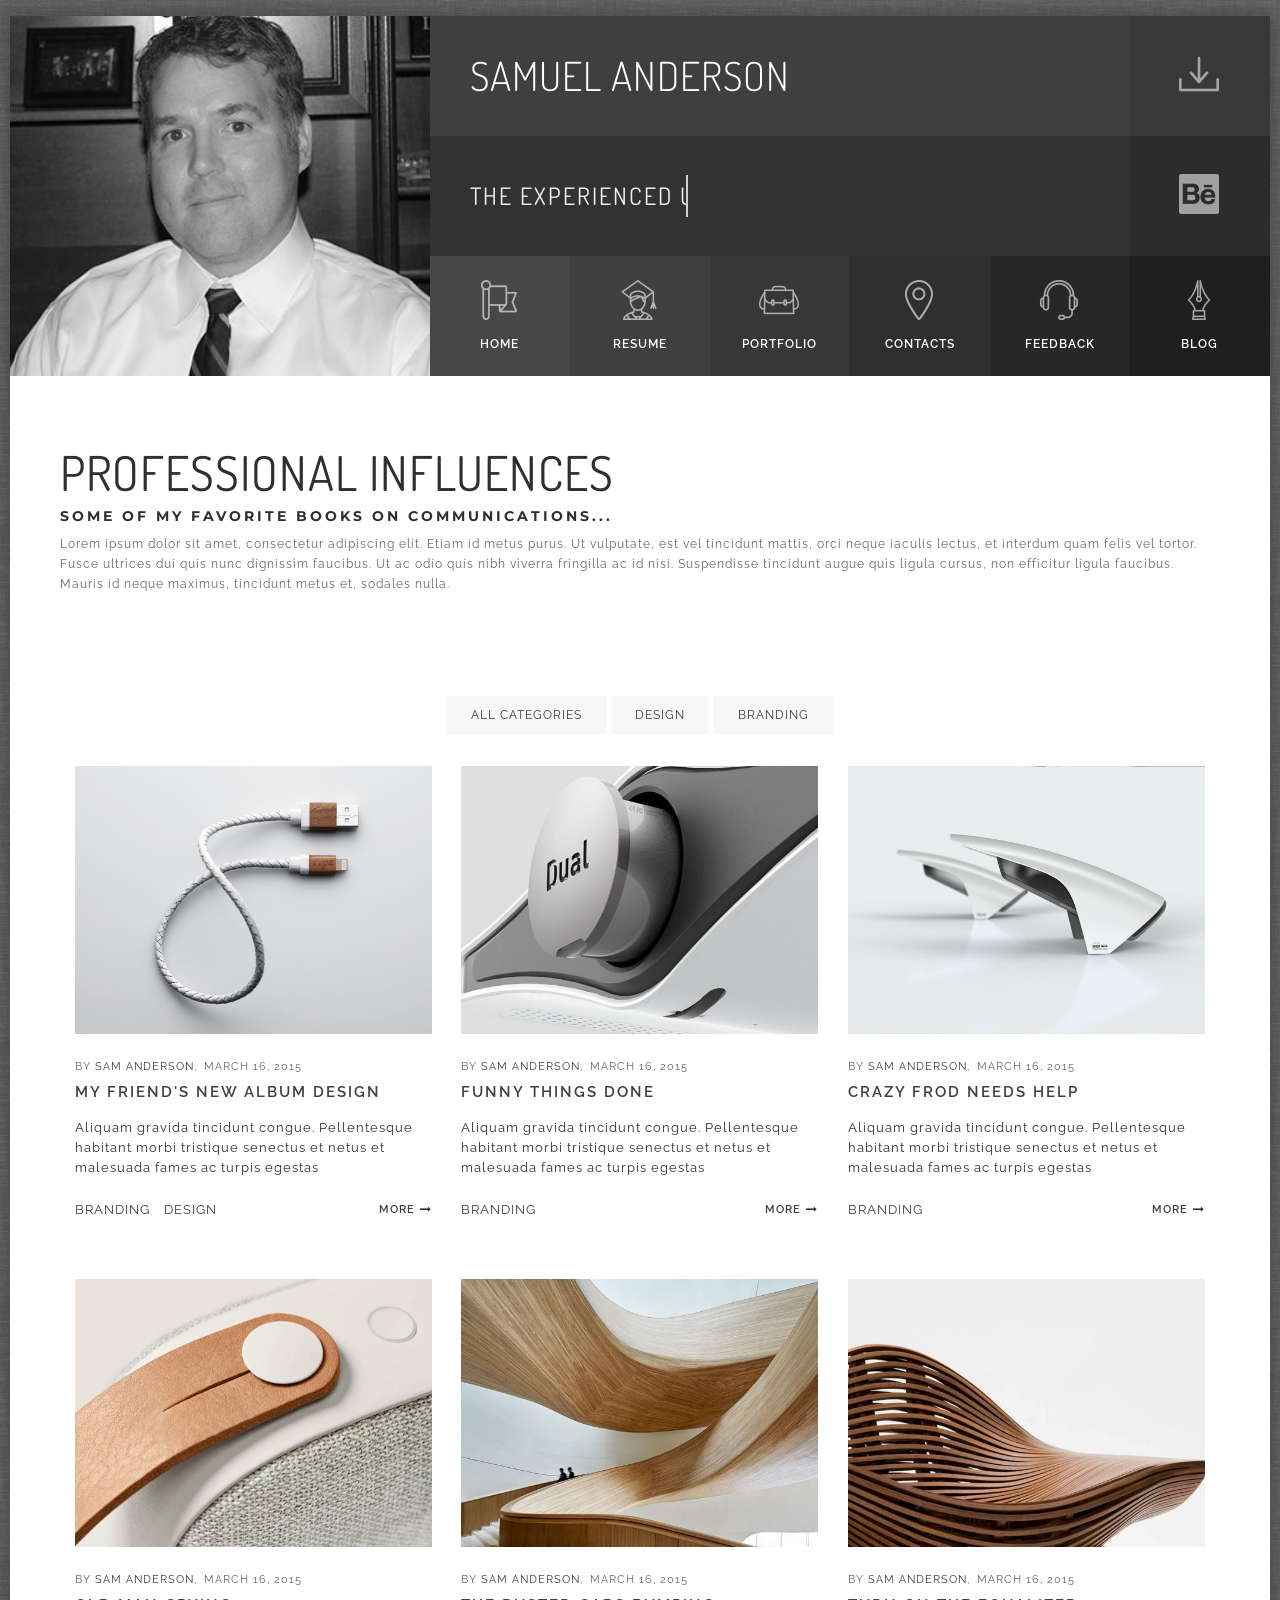
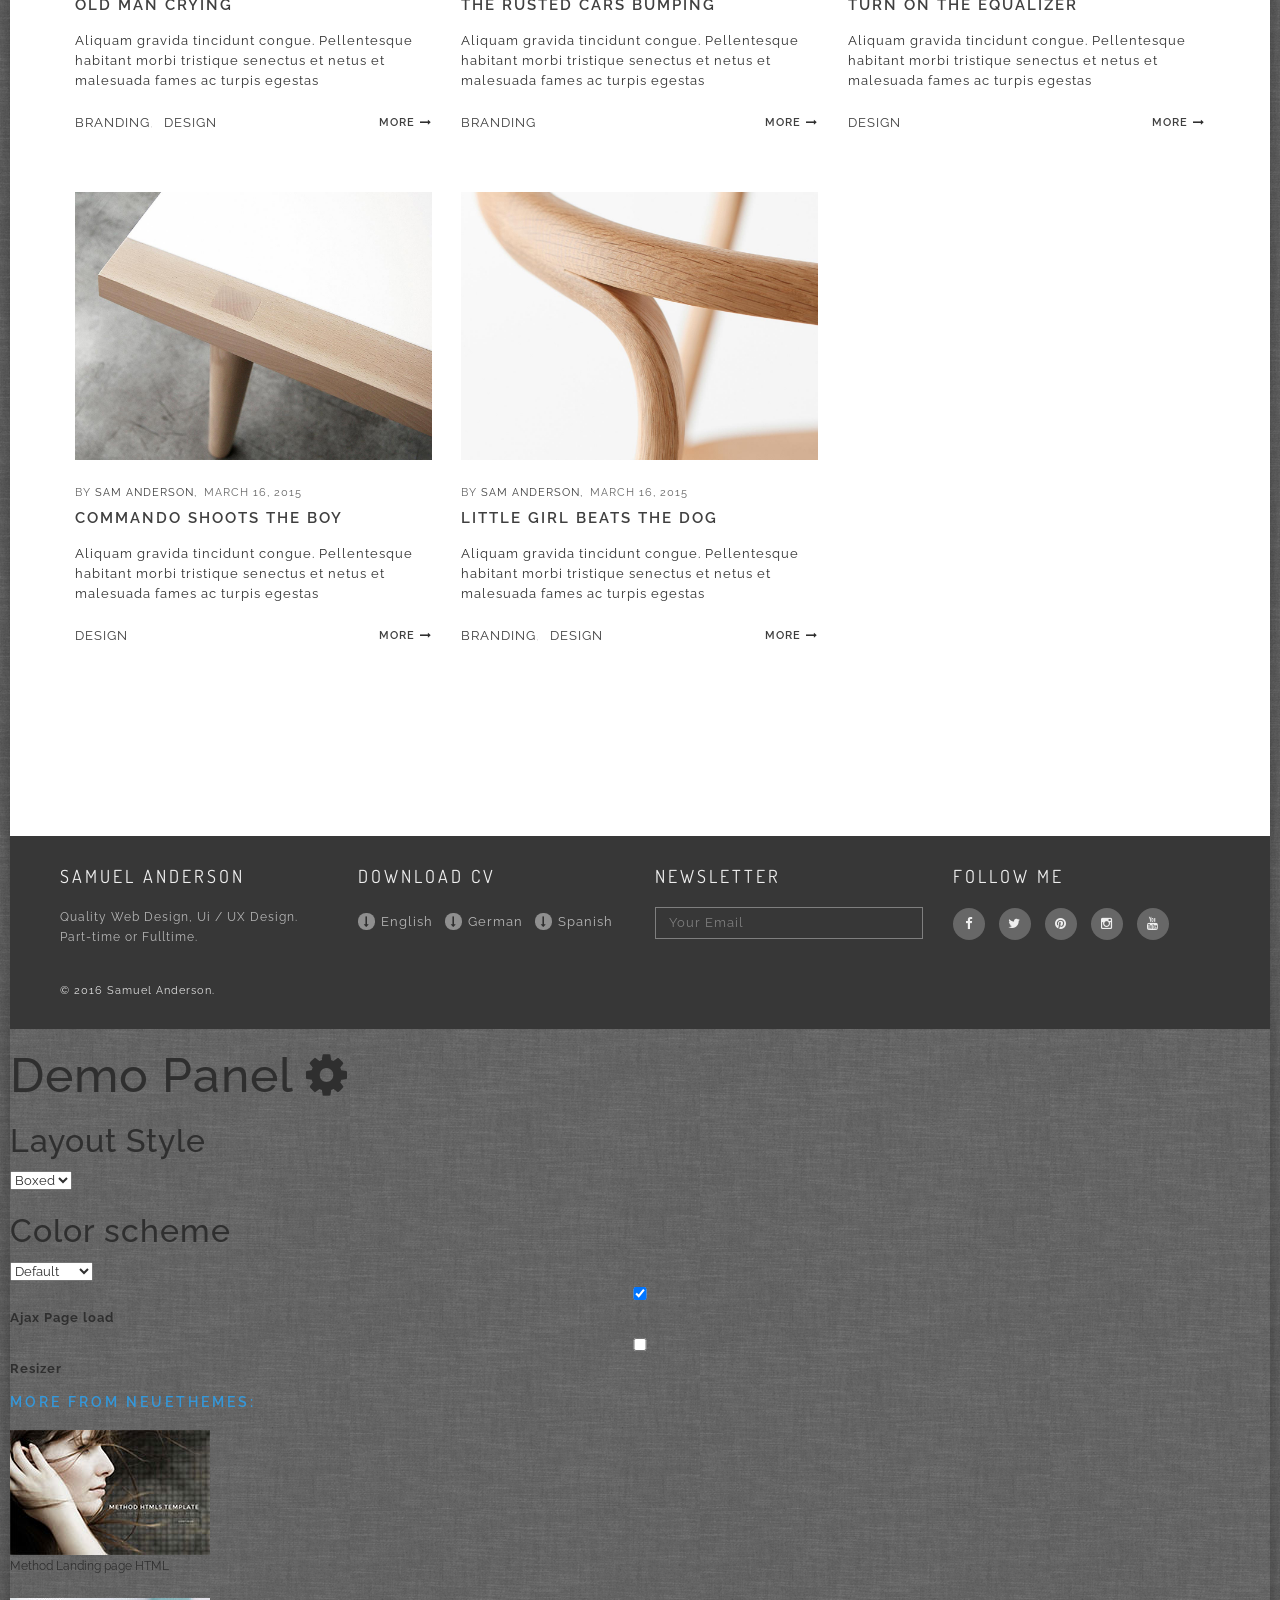
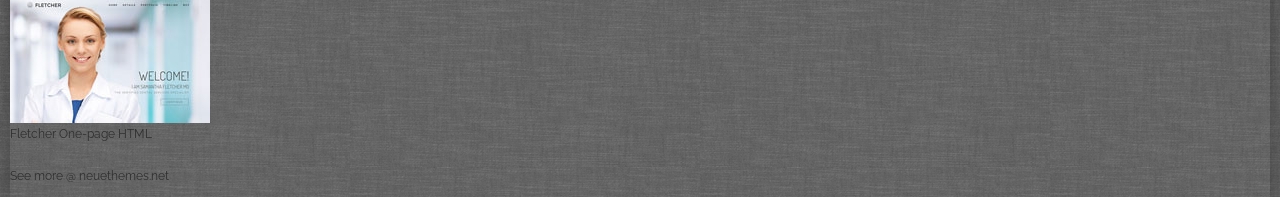
==== commit 9cb8d288: "text changes" ====
--- a/blog.html
+++ b/blog.html
@@ -23,9 +23,9 @@
    <link href="assets/vendor/wow/animate.css"                        property='stylesheet' rel="stylesheet" type="text/css" media="screen"/>
    <link href="assets/vendor/mfp/css/magnific-popup.css"             property='stylesheet' rel="stylesheet" type="text/css" media="screen"/>
    <!-- Remove this for disable demo panel styles -->
-   <link href="assets/vendor/styleselector/styleselector.css"        property='stylesheet' rel="stylesheet" type="text/css" media="screen"/>
+   <!--<link href="assets/vendor/styleselector/styleselector.css"        property='stylesheet' rel="stylesheet" type="text/css" media="screen"/> -->
    <!-- Custom styles -->
-   <link href="assets/custom/css/style.css"                          property='stylesheet' rel="stylesheet" type="text/css" media="screen"/>
+   <link href="assets/custom/css/greyscale.css"                          property='stylesheet' rel="stylesheet" type="text/css" media="screen"/>
 
    <style>
       #preloader {
@@ -89,7 +89,7 @@
 
             <ul id="nav" class="row nopadding cd-side-navigation">
                <li class="col-xs-4 col-sm-2 nopadding menuitem ui-menu-color01">
-                  <a href="home.html" class="hvr-sweep-to-bottom"><i class="flaticon-insignia"></i><span>home</span></a>
+                  <a href="index.html" class="hvr-sweep-to-bottom"><i class="flaticon-insignia"></i><span>home</span></a>
                </li>
                <li class="col-xs-4 col-sm-2 nopadding menuitem ui-menu-color02">
                   <a href="resume.html" class="hvr-sweep-to-bottom"><i class="flaticon-graduation61"></i><span>resume</span></a>
@@ -123,8 +123,8 @@
 
       <section id="page-title" class="inner-section">
          <div class="container-fluid nopadding wow fadeInRight" data-wow-delay="0.4s" data-wow-offset="10">
-            <h2 class="font-accident-two-normal uppercase">Blog</h2>
-            <h5 class="font-accident-one-bold uppercase subtitle">Hard-working person on the way to the success...</h5>
+            <h2 class="font-accident-two-normal uppercase">Professional Influences</h2>
+            <h5 class="font-accident-one-bold uppercase subtitle">Some of my favorite books on communications...</h5>
             <p class="small fontcolor-medium">
                Lorem ipsum dolor sit amet, consectetur adipiscing elit. Etiam id metus purus. Ut vulputate, est vel tincidunt mattis, orci neque iaculis lectus, et interdum quam felis vel tortor. Fusce ultrices dui quis nunc dignissim faucibus. Ut ac odio quis nibh viverra fringilla ac id nisi. Suspendisse tincidunt augue quis ligula cursus, non efficitur ligula faucibus. Mauris id neque maximus, tincidunt metus et, sodales nulla.
             </p>
--- a/assets/custom/css/greyscale.css
+++ b/assets/custom/css/greyscale.css
@@ -0,0 +1,2358 @@
+@import url(https://fonts.googleapis.com/css?family=Raleway:400,300,400italic,500,700);
+@import url(https://fonts.googleapis.com/css?family=Dosis:300,400,500,700);
+@import url(https://fonts.googleapis.com/css?family=Montserrat:400,700);
+/*------------------------------------------------------------------
+[Color Scheme / Colors, textures]
+*/
+.e-bg-light-texture {
+  background: url("../images/backgrounds/dark_fish_skin.png"); }
+
+.color01 {
+  color: #ffffff !important; }
+
+.color02 {
+  color: #f7f7f7 !important; }
+
+.color03 {
+  color: #efefef !important; }
+
+.color04 {
+  color: #e7e7e7 !important; }
+
+.color05 {
+  color: #dfdfdf !important; }
+
+.color06 {
+  color: #d7d7d7 !important; }
+
+.color07 {
+  color: #cfcfcf !important; }
+
+.color08 {
+  color: #c7c7c7 !important; }
+
+.color09 {
+  color: #bfbfbf !important; }
+
+.color10 {
+  color: #b7b7b7 !important; }
+
+.color11 {
+  color: #afafaf !important; }
+
+.color12 {
+  color: #a7a7a7 !important; }
+
+.color13 {
+  color: #9f9f9f !important; }
+
+.color14 {
+  color: #979797 !important; }
+
+.color15 {
+  color: #8f8f8f !important; }
+  .color15 a {
+    color: #8f8f8f; }
+    .color15 a:hover {
+      color: #e74c3c; }
+
+.color16 {
+  color: #878787 !important; }
+
+.color17 {
+  color: #7f7f7f !important; }
+
+.color18 {
+  color: #777777 !important; }
+
+.color19 {
+  color: #6f6f6f !important; }
+
+.color20 {
+  color: #676767 !important; }
+
+.color21 {
+  color: #5f5f5f !important; }
+
+.color22 {
+  color: #575757 !important; }
+
+.color23 {
+  color: #4f4f4f !important; }
+
+.color24 {
+  color: #474747 !important; }
+
+.color25 {
+  color: #3f3f3f !important; }
+
+.color26 {
+  color: #373737 !important; }
+
+.color27 {
+  color: #2f2f2f !important; }
+
+.color28 {
+  color: #272727 !important; }
+
+.color29 {
+  color: #1f1f1f !important; }
+
+.color30 {
+  color: #171717 !important; }
+
+.color31 {
+  color: #0f0f0f !important; }
+
+.color32 {
+  color: #070707 !important; }
+
+.color-red {
+  color: #e74c3c !important; }
+
+.color-orange {
+  color: #e67e22 !important; }
+
+.color-green {
+  color: #1abc9c !important; }
+
+.color-blue {
+  color: #3498db !important; }
+
+.color-darkblue {
+  color: #1c4a6c !important; }
+
+.color-cyan {
+  color: #9b59b6 !important; }
+
+.color-yellow {
+  color: #d9a81d !important; }
+
+.color-rose {
+  color: #e798ac !important; }
+
+.color-darkrose {
+  color: #e17f98 !important; }
+
+.red {
+  background-color: #e74c3c !important; }
+
+.orange {
+  background-color: #e67e22 !important; }
+
+.green {
+  background-color: #1abc9c !important; }
+
+.blue {
+  background-color: #3498db !important; }
+
+.darkblue {
+  background-color: #1c4a6c !important; }
+
+.cyan {
+  background-color: #9b59b6 !important; }
+
+.yellow {
+  background-color: #d9a81d !important; }
+
+.l-grey {
+  background-color: #f2f2f2 !important; }
+
+.grey {
+  background-color: #999 !important; }
+
+.fontcolor-regular, .fontcolor-regular a {
+  color: #171717 !important; }
+
+.fontcolor-invert, .fontcolor-invert a {
+  color: #ffffff !important; }
+
+.fontcolor-medium, .fontcolor-medium a {
+  color: #676767 !important; }
+
+.fontcolor-medium-light {
+  color: #8f8f8f !important; }
+  .fontcolor-medium-light a {
+    color: #8f8f8f !important; }
+    .fontcolor-medium-light a:hover, .fontcolor-medium-light a:focus {
+      color: #e74c3c !important; }
+
+.hovercolor, .hovercolor a {
+  color: #e74c3c !important; }
+
+.accent-color, .accent-color a {
+  color: #007EA7 !important; }
+
+.accent-color a:hover {
+  color: #e74c3c !important; }
+
+.bg-color01 {
+  background-color: #ffffff !important; }
+
+.bg-color02 {
+  background-color: #f7f7f7 !important; }
+
+.bg-color03 {
+  background-color: #efefef !important; }
+
+.bg-color04 {
+  background-color: #e7e7e7 !important; }
+
+.bg-color05 {
+  background-color: #dfdfdf !important; }
+
+.bg-color06 {
+  background-color: #d7d7d7 !important; }
+
+.bg-color07 {
+  background-color: #cfcfcf !important; }
+
+.bg-color08 {
+  background-color: #c7c7c7 !important; }
+
+.bg-color09 {
+  background-color: #bfbfbf !important; }
+
+.bg-color10 {
+  background-color: #b7b7b7 !important; }
+
+.bg-color11 {
+  background-color: #afafaf !important; }
+
+.bg-color12 {
+  background-color: #a7a7a7 !important; }
+
+.bg-color13 {
+  background-color: #9f9f9f !important; }
+
+.bg-color14 {
+  background-color: #979797 !important; }
+
+.bg-color15 {
+  background-color: #8f8f8f !important; }
+
+.bg-color16 {
+  background-color: #878787 !important; }
+
+.bg-color17 {
+  background-color: #7f7f7f !important; }
+
+.bg-color18 {
+  background-color: #777777 !important; }
+
+.bg-color19 {
+  background-color: #6f6f6f !important; }
+
+.bg-color20 {
+  background-color: #676767 !important; }
+
+.bg-color21 {
+  background-color: #5f5f5f !important; }
+
+.bg-color22 {
+  background-color: #575757 !important; }
+
+.bg-color23 {
+  background-color: #4f4f4f !important; }
+
+.bg-color24 {
+  background-color: #474747 !important; }
+
+.bg-color25 {
+  background-color: #3f3f3f !important; }
+
+.bg-color26 {
+  background-color: #373737 !important; }
+
+.bg-color27 {
+  background-color: #2f2f2f !important; }
+
+.bg-color28 {
+  background-color: #272727 !important; }
+
+.bg-color29 {
+  background-color: #1f1f1f !important; }
+
+.bg-color30 {
+  background-color: #171717 !important; }
+
+.bg-color31 {
+  background-color: #0f0f0f !important; }
+
+.bg-color32 {
+  background-color: #070707 !important; }
+
+/*------------------------------------------------------------------
+[Typography]
+*/
+/* Headings Fonts variables */
+/* Heading font one */
+.font-accident-one-bold {
+  font-family: "Montserrat", sans-serif;
+  font-weight: 700;
+  font-style: normal; }
+
+.font-accident-one-normal {
+  font-family: "Montserrat", sans-serif;
+  font-weight: 400;
+  font-style: normal; }
+
+/* Heading font two */
+.font-accident-two-light {
+  font-family: "Dosis", sans-serif;
+  font-weight: 300; }
+
+.font-accident-two-normal {
+  font-family: "Dosis", sans-serif;
+  font-weight: 400; }
+
+.font-accident-two-medium {
+  font-family: "Dosis", sans-serif;
+  font-weight: 500; }
+
+.font-accident-two-bold {
+  font-family: "Dosis", sans-serif;
+  font-weight: 700; }
+
+/* Regular font */
+.font-regular-light {
+  font-family: "Raleway", sans-serif;
+  font-weight: 300;
+  font-style: normal; }
+
+.font-regular-normal {
+  font-family: "Raleway", sans-serif;
+  font-weight: 400;
+  font-style: normal; }
+
+.font-regular-normal-italic {
+  font-family: "Raleway", sans-serif;
+  font-weight: 400;
+  font-style: oblique; }
+
+.font-regular-medium {
+  font-family: "Raleway", sans-serif;
+  font-weight: 500;
+  font-style: normal; }
+
+.font-regular-bold {
+  font-family: "Raleway", sans-serif;
+  font-weight: 700;
+  font-style: normal; }
+
+/* Headings */
+h2 {
+  font-size: 48px; }
+
+h3 {
+  line-height: 1.2em;
+  font-size: 32px; }
+
+h4 {
+  letter-spacing: 3px; }
+
+h5 {
+  letter-spacing: 3px; }
+
+h6 {
+  font-size: 11px;
+  letter-spacing: 3px; }
+
+h4 a, h5 a, h6 a {
+  color: #e74c3c; }
+
+.title {
+  padding-bottom: 20px;
+  border-bottom: 1px solid rgba(255, 255, 255, 0.3);
+  display: initial; }
+
+.title-light {
+  padding-bottom: 20px;
+  border-bottom: 1px solid rgba(0, 0, 0, 0.1);
+  display: initial; }
+
+/* Paragraphs */
+.small {
+  font-size: 12px; }
+
+.extrasmall {
+  font-size: 10px; }
+
+.superheading {
+  font-size: 48px; }
+
+/*------------------------------------------------------------------
+[Buttons]
+*/
+.btn-darker,
+.btn-blk,
+.btn-gr,
+.btn-lgr,
+.btn-lgr-str,
+.btn-grey-str,
+.btn-light,
+.btn-wh,
+.btn-wh-str,
+.btn-rd,
+.btn-rd-str,
+.btn-wh-trans {
+  letter-spacing: 0;
+  border-radius: 2px;
+  font-weight: 600;
+  font-family: "Raleway", sans-serif;
+  margin-right: 12px;
+  transition: all 0.35s ease-in-out;
+  -moz-transition: all 0.35s ease-in-out;
+  -webkit-transition: all 0.35s ease-in-out;
+  -o-transition: all 0.35s ease-in-out;
+  -ms-transition: all 0.35s ease-in-out; }
+
+.btn-darker {
+  border: 1px solid #6f6f6f;
+  background: #6f6f6f;
+  color: #ffffff !important; }
+  .btn-darker:hover {
+    border: 1px solid #e74c3c;
+    background: #e74c3c;
+    color: #ffffff !important; }
+
+.btn-blk {
+  border: 1px solid #353535;
+  background: #353535;
+  color: #8f8f8f !important; }
+  .btn-blk:hover {
+    border: 1px solid #e74c3c;
+    background: #e74c3c;
+    color: #ffffff !important; }
+  .btn-blk:focus {
+    border: 1px solid #e74c3c;
+    background: #e74c3c;
+    color: #ffffff !important; }
+
+.btn-gr {
+  border: 1px solid #ffffff;
+  color: #ffffff !important;
+  background: #505050; }
+  .btn-gr:hover {
+    border: 1px solid #e74c3c;
+    background: #e74c3c;
+    color: #ffffff !important; }
+
+.btn-lgr {
+  border: 1px solid #e7e7e7;
+  background: #e7e7e7;
+  color: #ffffff !important; }
+  .btn-lgr:hover {
+    border: 1px solid #e74c3c;
+    background: #e74c3c;
+    color: #ffffff !important; }
+
+.btn-lgr-str {
+  background: none;
+  border: 2px solid #e7e7e7;
+  color: #e7e7e7 !important; }
+  .btn-lgr-str:hover {
+    background: none;
+    border: 2px solid #e74c3c;
+    color: #e74c3c !important; }
+
+.btn-grey-str {
+  background: none !important;
+  border: 2px solid #bfbfbf;
+  color: #bfbfbf !important; }
+  .btn-grey-str:hover {
+    background: none;
+    border: 2px solid #e74c3c;
+    color: #e74c3c !important; }
+
+.btn-light {
+  background: #efefef;
+  border: 1px solid #efefef;
+  color: #bfbfbf !important; }
+  .btn-light:hover {
+    background: #e74c3c;
+    border: 1px solid #e74c3c;
+    color: #ffffff !important; }
+
+.btn-wh-str {
+  background: none;
+  border: 2px solid #ffffff;
+  color: #ffffff !important; }
+  .btn-wh-str:hover {
+    background: none;
+    border: 2px solid #e74c3c;
+    color: #e74c3c !important; }
+
+.btn-wh {
+  background: #ffffff;
+  border: 2px solid #ffffff;
+  color: #bfbfbf !important; }
+  .btn-wh:hover {
+    background: #e74c3c;
+    border: 2px solid #e74c3c;
+    color: #ffffff !important; }
+
+.btn-rd {
+  border: 1px solid #e74c3c;
+  color: #ffffff !important;
+  background: #e74c3c; }
+  .btn-rd:hover {
+    border: 1px solid #ec1717;
+    background: #ec1717;
+    color: #ffffff !important; }
+
+.btn-rd-str {
+  background: none;
+  border: 2px solid #e74c3c;
+  color: #e74c3c !important; }
+  .btn-rd-str:hover {
+    background: none;
+    border: 2px solid #ffffff;
+    color: #ffffff !important; }
+
+.btn-wh-trans {
+  margin-top: 8px;
+  background: rgba(255, 255, 255, 0.1);
+  border: 1px solid transparent;
+  color: rgba(255, 255, 255, 0.8) !important; }
+  .btn-wh-trans:hover {
+    background: rgba(255, 255, 255, 0.3);
+    color: #ffffff !important; }
+
+.btn-lg {
+  font-size: 15px; }
+
+.btn-default {
+  font-size: 13px; }
+
+.btn-sm {
+  font-size: 12px; }
+
+.btn-xs {
+  font-size: 11px;
+  padding: 3px 9px 2px 9px; }
+
+/*------------------------------------------------------------------
+[4. Basic Styles]
+*/
+body {
+  display: block;
+  background-color: #bfbfbf;
+  overflow-x: hidden;
+  overflow-y: auto;
+  color: #2f2f2f;
+  font: 13px/1.7 "Raleway", sans-serif;
+  font-weight: 400;
+  letter-spacing: 1px;
+  -webkit-font-smoothing: antialiased;
+  -webkit-backface-visibility: hidden;
+  -moz-backface-visibility: hidden;
+  -ms-backface-visibility: hidden; }
+
+.boxed {
+  display: block;
+  background-color: #676767;
+  position: relative;
+  max-width: 1260px;
+  margin-right: auto;
+  margin-left: auto;
+  box-shadow: rgba(0, 0, 0, 0.3) 0 0 20px 4px; }
+  .boxed header {
+    margin: 16px 0 0 0; }
+  .boxed footer {
+    margin: 0 0 16px 0; }
+
+#initial {
+  background-image: url("../images/initial/bg-01.jpg");
+  background-attachment: fixed;
+  background-position: center center;
+  background-size: cover; }
+
+.clearfix:after {
+  content: ".";
+  visibility: hidden;
+  display: block;
+  height: 0;
+  clear: both; }
+
+a,
+a i,
+a i:before {
+  cursor: pointer;
+  text-decoration: none;
+  color: #2f2f2f;
+  transition: all 0.25s ease 0s;
+  -moz-transition: all 0.25s ease 0s;
+  -webkit-transition: all 0.25s ease 0s;
+  -o-transition: all 0.25s ease 0s; }
+
+a:hover,
+a:focus {
+  text-decoration: none;
+  outline: none; }
+
+p {
+  line-height: 20px;
+  font-size: 13px;
+  font-weight: 400;
+  margin: 0 0 10px 0;
+  color: #2f2f2f;
+  letter-spacing: 1px; }
+
+hr {
+  margin-bottom: 0;
+  margin-top: 0;
+  border-top: 1px solid #f1f1f1;
+  border-bottom: none;
+  border-left: none;
+  border-right: none; }
+
+ul {
+  padding-left: 0;
+  list-style: none;
+  margin-left: 0; }
+  ul li {
+    padding: 0; }
+    ul li a {
+      cursor: pointer;
+      color: #2f2f2f; }
+  ul li, ul li a {
+    font-size: 13px; }
+
+ul.list-o {
+  list-style: none;
+  padding: 0;
+  margin: 0; }
+  ul.list-o li {
+    padding-left: 1em;
+    text-indent: -.7em; }
+    ul.list-o li:before {
+      padding-right: 4px;
+      content: "O";
+      color: #e74c3c; }
+
+.dividewhite1 {
+  height: 10px; }
+
+.dividewhite2 {
+  height: 20px; }
+
+.dividewhite3 {
+  height: 30px; }
+
+.dividewhite4 {
+  height: 40px; }
+
+.dividewhite6 {
+  height: 60px; }
+
+.dividewhite8 {
+  height: 80px; }
+
+.dividewhite9 {
+  height: 90px; }
+
+.dividewhite10 {
+  height: 100px; }
+
+.divider-dynamic {
+  height: 10px; }
+
+.height-600 {
+  min-height: 600px; }
+
+.height-500 {
+  min-height: 500px; }
+
+.height-400 {
+  min-height: 400px; }
+
+.height-300 {
+  min-height: 300px; }
+
+.height-200 {
+  min-height: 200px; }
+
+.height-100 {
+  min-height: 100px; }
+
+.padding-30,
+.padding-40,
+.padding-50,
+.padding-60 {
+  overflow: hidden; }
+
+.padding-30 {
+  padding: 20px 30px 30px 20px; }
+
+.padding-40 {
+  padding: 30px 40px 30px 40px; }
+
+.padding-50 {
+  padding: 35px 50px 40px 50px; }
+
+.padding-60 {
+  padding: 50px 60px 50px 60px; }
+
+.row-no-padding [class*="col-"] {
+  padding-left: 0 !important;
+  padding-right: 0 !important; }
+
+.nopadding {
+  padding: 0 !important;
+  margin: 0 !important; }
+
+.e-absolute {
+  position: absolute !important; }
+
+.e-relative {
+  position: relative !important; }
+
+.e-fixed {
+  position: fixed !important; }
+
+.inline {
+  display: inline; }
+
+.block {
+  display: block; }
+
+.inline-block {
+  display: inline-block; }
+
+.e-centered {
+  margin: 0 auto; }
+
+.table {
+  display: table; }
+
+.table-row {
+  display: table-row; }
+
+.table-cell {
+  display: table-cell; }
+
+.uppercase {
+  text-transform: uppercase; }
+
+i {
+  color: #b7b7b7; }
+
+.hidden {
+  display: none; }
+
+.respon-wrap img {
+  max-width: 100% !important;
+  height: auto;
+  display: block; }
+
+.fullwidth {
+  width: 100% !important; }
+
+.width-90 {
+  width: 90%; }
+
+.width-80 {
+  width: 80%; }
+
+.width-70 {
+  width: 70%; }
+
+.width-60 {
+  width: 60%; }
+
+.width-50 {
+  width: 50%; }
+
+.width-40 {
+  width: 40%; }
+
+.width-30 {
+  width: 30%; }
+
+#back-top a {
+  background: #bfbfbf url(../images/back_top.png) no-repeat 50% 50%;
+  border: 1px solid #ffffff;
+  bottom: 60px;
+  display: block;
+  height: 40px;
+  position: fixed;
+  right: 30px;
+  width: 40px;
+  z-index: 10;
+  transition: all 0.35s ease-in-out;
+  -moz-transition: all 0.35s ease-in-out;
+  -webkit-transition: all 0.35s ease-in-out;
+  -o-transition: all 0.35s ease-in-out;
+  -ms-transition: all 0.35s ease-in-out; }
+  #back-top a:hover {
+    background: #e74c3c url(../images/back_top.png) no-repeat 50% 50%;
+    border-color: #e74c3c; }
+
+input, textarea {
+  border: 0;
+  background: none !important;
+  border: 1px solid #d7d7d7;
+  width: 100%;
+  padding-top: 5px;
+  padding-bottom: 5px;
+  text-indent: 5px;
+  color: #fff;
+  transition: all 0.5s;
+  -moz-transition: all 0.5s;
+  -webkit-transition: all 0.5s;
+  -o-transition: all 0.5s; }
+  input:focus, textarea:focus {
+    outline: 0;
+    border-color: #b7b7b7; }
+
+input, textarea, button {
+  color: #777;
+  font-size: 14px;
+  font-weight: 400;
+  letter-spacing: 1px;
+  font-family: "Raleway","Helvetica Neue",Helvetica,Arial,sans-serif; }
+
+button, input, select, textarea {
+  -webkit-box-sizing: border-box;
+  -moz-box-sizing: border-box;
+  box-sizing: border-box;
+  margin: 0;
+  max-width: 100%;
+  vertical-align: baseline;
+  font-size: 100%; }
+
+:focus {
+  outline: 0; }
+
+::-webkit-input-placeholder {
+  color: #7f7f7f; }
+
+:-moz-placeholder {
+  color: #7f7f7f; }
+
+::-moz-placeholder {
+  color: #7f7f7f;
+  opacity: 1;
+  /* Since FF19 lowers the opacity of the placeholder by default */ }
+
+:-ms-input-placeholder {
+  color: #7f7f7f; }
+
+.e-block-big {
+  padding: 160px 0 160px 0; }
+
+.e-block-regular {
+  padding: 130px 0 130px 0; }
+
+.e-block-short {
+  padding: 100px 0 100px 0; }
+
+.e-block-null {
+  margin: 0; }
+
+.e-block-light {
+  background: #ffffff;
+  color: #b7b7b7; }
+  .e-block-light p, .e-block-light h2, .e-block-light h3, .e-block-light h4, .e-block-light h5 {
+    color: #b7b7b7; }
+  .e-block-light a, .e-block-light .infoblock a {
+    color: #b7b7b7; }
+    .e-block-light a:hover, .e-block-light .infoblock a:hover {
+      color: #e74c3c;
+      text-decoration: none; }
+
+.e-block-centered {
+  text-align: center; }
+
+.infoblock {
+  margin: 0 0 24px 0; }
+  .infoblock a:hover {
+    text-decoration: none; }
+  .infoblock .morelink {
+    font-size: 11px;
+    text-transform: uppercase;
+    letter-spacing: 1px;
+    line-height: 22px; }
+    .infoblock .morelink a {
+      text-decoration: none; }
+      .infoblock .morelink a i {
+        margin-left: 5px; }
+  .infoblock .navlinks a {
+    text-transform: uppercase;
+    font-weight: 600;
+    letter-spacing: 2px;
+    font-size: 11px; }
+
+/*------------------------------------------------------------------
+[13. Media Query]
+*/
+@media (max-width: 1200px) {
+  .boxed .content-wrap {
+    margin: 0; }
+
+  footer {
+    margin: 0; } }
+@media (max-width: 992px) {
+  .count {
+    margin-bottom: 32px !important; }
+
+  ul.timeline-vert:before {
+    left: 40px !important; }
+
+  ul.timeline-vert > li > .timeline-panel {
+    width: calc(100% - 90px) !important;
+    width: -moz-calc(100% - 90px) !important;
+    width: -webkit-calc(100% - 90px) !important; }
+
+  ul.timeline-vert > li > .timeline-badge {
+    left: 15px !important;
+    margin-left: 0 !important;
+    top: 16px !important; }
+
+  ul.timeline-vert > li > .timeline-panel {
+    float: right !important; }
+
+  ul.timeline-vert > li > .timeline-panel:before {
+    border-left-width: 0 !important;
+    border-right-width: 15px !important;
+    left: -15px !important;
+    right: auto !important; }
+
+  ul.timeline-vert > li > .timeline-panel:after {
+    border-left-width: 0 !important;
+    border-right-width: 14px !important;
+    left: -14px !important;
+    right: auto !important; }
+
+  .divider-dynamic {
+    height: 40px; }
+
+  #top-navigation .ident .vc-name .position .pdf,
+  #top-navigation .ident .vc-name .name .name-pdf {
+    display: none; } }
+@media (max-width: 801px) {
+  .boxed header {
+    margin: 0; }
+
+  footer {
+    margin: 0 !important; } }
+@media (max-width: 768px) {
+  .divider-dynamic {
+    height: 60px; }
+
+  .cd-intro {
+    width: 100% !important;
+    max-width: 768px; }
+
+  .port-filter ul li {
+    display: block;
+    margin-bottom: 24px; }
+
+  #homesection .m-details .quote {
+    margin: 14px 0;
+    padding-left: 0 !important;
+    border-left: none !important; }
+
+  .progressbar {
+    width: 100% !important; }
+
+  .circle {
+    width: 90% !important; }
+
+  #top-navigation .ident .vc-name .name h2 {
+    font-size: 36px; }
+
+  #top-navigation .ident .vc-name .name .name-title {
+    padding-top: 24px;
+    text-align: center; }
+
+  #top-navigation .ident .vc-name .position h4 {
+    font-size: 18px; }
+
+  #top-navigation .ident .vc-name .position .position-title {
+    padding-top: 30px;
+    text-align: center; } }
+@media (max-width: 600px) {
+  .grid .row .grid-item {
+    padding-right: 0 !important;
+    padding-left: 0 !important; }
+
+  .media-body, .media-left, .media-right {
+    display: initial; } }
+@media (max-width: 400px) {
+  h5 {
+    letter-spacing: 0; }
+
+  .divider-dynamic {
+    height: 40px; }
+
+  .padding-50 {
+    padding: 30px 14px 35px 14px; }
+
+  .inner-content .inner-section {
+    padding: 30px 14px !important; }
+
+  ul.timeline-vert > li > .timeline-panel {
+    width: 100% !important; }
+
+  #timeline-vertical .timeline-vert .timeline-badge,
+  #timeline-vertical .timeline-vert:before {
+    display: none; }
+
+  #timeline-vertical .timeline-vert .timeline-panel:before {
+    border-color: transparent !important; }
+
+  .cd-headline.clip .cd-words-wrapper::after {
+    top: 2px !important; }
+
+  #top-navigation .ident .vc-name .name h2 {
+    font-size: 26px !important; }
+
+  #top-navigation .ident .vc-name .name .name-title {
+    padding-top: 34px !important; }
+
+  #top-navigation .ident .vc-name .position h4 {
+    font-size: 11px !important; }
+
+  #top-navigation .ident .vc-name .position .position-title {
+    padding-top: 40px !important; } }
+/*------------------------------------------------------------------
+[VCard Modules]
+*/
+.content-wrap {
+  -webkit-overflow-scrolling: touch; }
+
+#top-navigation {
+  z-index: 3; }
+  #top-navigation .ident {
+    color: #e7e7e7; }
+    #top-navigation .ident .vc-photo {
+      min-height: 360px;
+      background: url("../images/userpic01.jpg");
+      background-position: center center;
+      background-repeat: no-repeat;
+      background-size: cover;
+      -webkit-filter: grayscale(100%);
+      -moz-filter: grayscale(100%);
+      -ms-filter: grayscale(100%);
+      -o-filter: grayscale(100%);
+      filter: grayscale(100%);
+      filter: url(../images/grayscale.svg#greyscale);
+      /* Firefox 4+ */
+      filter: gray;
+      /* IE 6-9 */
+      -moz-transition: all .5s ease-in-out;
+      -webkit-transition: all .5s ease-in-out;
+      transition: all .5s ease-in-out; }
+      #top-navigation .ident .vc-photo a {
+        width: 100%;
+        height: 100%; }
+    #top-navigation .ident:hover .vc-photo {
+      -webkit-filter: grayscale(0%);
+      -moz-filter: grayscale(0%);
+      -ms-filter: grayscale(0%);
+      -o-filter: grayscale(0%);
+      filter: none; }
+    #top-navigation .ident .vc-name .name .name-title {
+      padding: 17px 40px 18px 40px;
+      min-height: 120px;
+      max-height: 120px;
+      overflow: hidden; }
+    #top-navigation .ident .vc-name .name .name-pdf {
+      background: rgba(0, 0, 0, 0.1);
+      min-height: 120px;
+      max-height: 120px;
+      text-align: center; }
+      #top-navigation .ident .vc-name .name .name-pdf a {
+        width: 100%;
+        text-decoration: none;
+        color: #ffffff; }
+        #top-navigation .ident .vc-name .name .name-pdf a i {
+          padding-top: 24px;
+          display: block; }
+          #top-navigation .ident .vc-name .name .name-pdf a i:before {
+            width: 100%;
+            opacity: .6;
+            color: #efefef;
+            font-size: 40px;
+            margin: 0;
+            transition: all 0.35s ease-in-out;
+            -moz-transition: all 0.35s ease-in-out;
+            -webkit-transition: all 0.35s ease-in-out;
+            -o-transition: all 0.35s ease-in-out;
+            -ms-transition: all 0.35s ease-in-out; }
+        #top-navigation .ident .vc-name .name .name-pdf a:hover i:before {
+          opacity: 1; }
+    #top-navigation .ident .vc-name .name h2 {
+      margin: 0;
+      font-size: 40px;
+      line-height: 2.1em; }
+    #top-navigation .ident .vc-name .position {
+      color: #efefef; }
+      #top-navigation .ident .vc-name .position .position-title {
+        background: rgba(0, 0, 0, 0.2);
+        padding: 23px 40px 34px 40px;
+        min-height: 120px;
+        max-height: 120px; }
+      #top-navigation .ident .vc-name .position .pdf {
+        background: rgba(0, 0, 0, 0.3);
+        min-height: 120px;
+        max-height: 120px;
+        text-align: center; }
+        #top-navigation .ident .vc-name .position .pdf a {
+          width: 100%;
+          text-decoration: none;
+          color: #ffffff; }
+          #top-navigation .ident .vc-name .position .pdf a i {
+            padding-top: 24px;
+            display: block; }
+            #top-navigation .ident .vc-name .position .pdf a i:before {
+              width: 100%;
+              opacity: .6;
+              color: #efefef;
+              font-size: 40px;
+              margin: 0;
+              transition: all 0.35s ease-in-out;
+              -moz-transition: all 0.35s ease-in-out;
+              -webkit-transition: all 0.35s ease-in-out;
+              -o-transition: all 0.35s ease-in-out;
+              -ms-transition: all 0.35s ease-in-out; }
+          #top-navigation .ident .vc-name .position .pdf a:hover i:before {
+            opacity: 1; }
+      #top-navigation .ident .vc-name .position h4 {
+        font-size: 24px;
+        line-height: 1.8em;
+        white-space: nowrap;
+        overflow: hidden;
+        text-overflow: ellipsis;
+        letter-spacing: 2px; }
+      #top-navigation .ident .vc-name .position p {
+        font-size: 12px; }
+  #top-navigation .menuitem {
+    min-height: 120px;
+    background: #546543;
+    text-align: center; }
+    #top-navigation .menuitem a {
+      width: 100%;
+      text-decoration: none;
+      color: #ffffff; }
+      #top-navigation .menuitem a i {
+        padding-top: 10px;
+        display: block; }
+        #top-navigation .menuitem a i:before {
+          color: rgba(255, 255, 255, 0.6);
+          font-size: 40px;
+          margin: 0; }
+      #top-navigation .menuitem a span {
+        display: block;
+        width: 100%;
+        text-align: center;
+        text-transform: uppercase;
+        font-size: 12px;
+        font-weight: 600; }
+
+.hvr-sweep-to-bottom:before,
+.hvr-sweep-to-right:before {
+  height: 120px; }
+
+.hvr-sweep-to-bottom:before {
+  background: rgba(0, 0, 0, 0.2); }
+
+.hvr-sweep-to-right:before {
+  background: rgba(255, 255, 255, 0.1); }
+
+.cd-intro {
+  width: 90%;
+  max-width: 768px; }
+
+.cd-words-wrapper {
+  display: inline-block;
+  position: relative;
+  text-align: left; }
+  .cd-words-wrapper b {
+    display: inline-block;
+    position: absolute;
+    white-space: nowrap;
+    font-weight: 400;
+    left: 0;
+    top: 0; }
+  .cd-words-wrapper b.is-visible {
+    position: relative; }
+
+.no-js .cd-words-wrapper b {
+  opacity: 0; }
+
+.no-js .cd-words-wrapper b.is-visible {
+  opacity: 1; }
+
+.cd-headline.clip span {
+  display: inline-block;
+  padding: .2em 0; }
+
+.cd-headline.clip .cd-words-wrapper {
+  overflow: hidden;
+  vertical-align: top; }
+
+.cd-headline.clip .cd-words-wrapper::after {
+  /* line */
+  content: '';
+  position: absolute;
+  top: 6px;
+  right: 0;
+  width: 2px;
+  height: 80%;
+  background-color: #cfcfcf; }
+
+.cd-headline.clip b {
+  opacity: 0; }
+
+.cd-headline.clip b.is-visible {
+  opacity: 1; }
+
+.mfp-arrow-right:after,
+.mfp-arrow-right .mfp-a {
+  position: absolute;
+  padding: 13px;
+  box-shadow: inset 2px -2px 0 0 #fff;
+  cursor: pointer;
+  -moz-transition: .15s;
+  -o-transition: .15s;
+  -webkit-transition: .15s;
+  transition: .15s;
+  margin-left: 0;
+  border-left: 0;
+  -moz-transform: rotate(225deg);
+  -ms-transform: rotate(225deg);
+  -o-transform: rotate(225deg);
+  -webkit-transform: rotate(225deg);
+  transform: rotate(225deg); }
+
+.mfp-arrow-left:after,
+.mfp-arrow-left .mfp-a {
+  position: absolute;
+  padding: 13px;
+  box-shadow: inset 2px -2px 0 0 #fff;
+  cursor: pointer;
+  left: 50px;
+  -moz-transition: .15s;
+  -o-transition: .15s;
+  -webkit-transition: .15s;
+  transition: .15s;
+  margin-left: 0;
+  border-right: 0;
+  -moz-transform: rotate(45deg);
+  -ms-transform: rotate(45deg);
+  -o-transform: rotate(45deg);
+  -webkit-transform: rotate(45deg);
+  transform: rotate(45deg); }
+
+.mfp-arrow-right:before,
+.mfp-arrow-left:before {
+  display: none; }
+
+.progressbar {
+  display: inline-block;
+  width: 200px;
+  margin: 25px; }
+
+.circle {
+  width: 100%;
+  margin: 0 auto;
+  margin-top: 10px;
+  display: inline-block;
+  position: relative;
+  text-align: center; }
+  .circle h5 {
+    margin-top: 18px; }
+
+.circle canvas {
+  vertical-align: middle; }
+
+.circle div {
+  position: absolute;
+  top: 42px;
+  left: 0;
+  width: 100%;
+  text-align: center;
+  line-height: 40px;
+  font-size: 24px; }
+
+.circle strong i {
+  font-style: normal;
+  font-size: 0.6em;
+  font-weight: normal; }
+
+.circle span {
+  display: block;
+  color: #aaa;
+  margin-top: 12px; }
+
+/* Vertical Timeline */
+#timeline-vertical .btn {
+  margin-right: 0; }
+#timeline-vertical > div > div .btn-lgr-str {
+  margin-right: 0 !important; }
+#timeline-vertical .timeline-vert {
+  list-style: none;
+  padding: 20px 0 20px;
+  position: relative; }
+  #timeline-vertical .timeline-vert:before {
+    top: 0;
+    bottom: 0;
+    position: absolute;
+    content: " ";
+    width: 1px;
+    opacity: .5;
+    left: 50%;
+    margin-left: -0.5px; }
+  #timeline-vertical .timeline-vert li {
+    margin-bottom: 20px;
+    position: relative; }
+    #timeline-vertical .timeline-vert li:before, #timeline-vertical .timeline-vert li:after {
+      content: " ";
+      display: table; }
+    #timeline-vertical .timeline-vert li:after {
+      clear: both; }
+    #timeline-vertical .timeline-vert li .timeline-photo {
+      min-height: 120px; }
+    #timeline-vertical .timeline-vert li .timeline-time {
+      padding: 6px 14px;
+      position: absolute;
+      z-index: 9;
+      -moz-transition: all .5s ease-in-out;
+      -webkit-transition: all .5s ease-in-out;
+      transition: all .5s ease-in-out; }
+    #timeline-vertical .timeline-vert li:hover .timeline-photo {
+      -webkit-filter: grayscale(0%);
+      -moz-filter: grayscale(0%);
+      -ms-filter: grayscale(0%);
+      -o-filter: grayscale(0%);
+      filter: none; }
+  #timeline-vertical .timeline-vert li.timeline-inverted > .timeline-panel {
+    float: right; }
+  #timeline-vertical .timeline-vert li.timeline-inverted > .timeline-panel:before {
+    border-left-width: 0;
+    border-right-width: 15px;
+    left: -15px;
+    right: auto; }
+  #timeline-vertical .timeline-vert li.timeline-inverted > .timeline-panel:after {
+    border-left-width: 0;
+    border-right-width: 14px;
+    left: -14px;
+    right: auto; }
+  #timeline-vertical .timeline-vert .timeline-badge {
+    width: 45px;
+    height: 45px;
+    line-height: 50px;
+    font-size: 1.4em;
+    text-align: center;
+    position: absolute;
+    top: 19px;
+    left: 50%;
+    margin-left: -23px;
+    z-index: 100;
+    border-top-right-radius: 50%;
+    border-top-left-radius: 50%;
+    border-bottom-right-radius: 50%;
+    border-bottom-left-radius: 50%;
+    -moz-transition: all .5s ease-in-out;
+    -webkit-transition: all .5s ease-in-out;
+    transition: all .5s ease-in-out; }
+    #timeline-vertical .timeline-vert .timeline-badge i:before {
+      -moz-transition: all .5s ease-in-out;
+      -webkit-transition: all .5s ease-in-out;
+      transition: all .5s ease-in-out;
+      font-size: 22px;
+      left: -10px;
+      top: -4px;
+      position: relative; }
+  #timeline-vertical .timeline-vert .timeline-panel {
+    width: 46%;
+    float: left;
+    border-radius: 0;
+    padding: 24px;
+    position: relative;
+    -moz-transition: all .5s ease-in-out;
+    -webkit-transition: all .5s ease-in-out;
+    transition: all .5s ease-in-out; }
+    #timeline-vertical .timeline-vert .timeline-panel:before {
+      position: absolute;
+      top: 26px;
+      right: -15px;
+      display: inline-block;
+      border-top: 15px solid transparent;
+      border-bottom: 15px solid transparent;
+      content: " ";
+      -moz-transition: all .5s ease-in-out;
+      -webkit-transition: all .5s ease-in-out;
+      transition: all .5s ease-in-out; }
+    #timeline-vertical .timeline-vert .timeline-panel:after {
+      position: absolute;
+      top: 27px;
+      right: -14px;
+      display: inline-block;
+      border-top: 14px solid transparent;
+      border-bottom: 14px solid transparent;
+      content: " ";
+      -moz-transition: all .5s ease-in-out;
+      -webkit-transition: all .5s ease-in-out;
+      transition: all .5s ease-in-out; }
+    #timeline-vertical .timeline-vert .timeline-panel h4 {
+      line-height: 1.3em; }
+    #timeline-vertical .timeline-vert .timeline-panel h6 {
+      padding-left: 14px;
+      margin-bottom: 12px; }
+    #timeline-vertical .timeline-vert .timeline-panel h4, #timeline-vertical .timeline-vert .timeline-panel h6 {
+      -moz-transition: all .5s ease-in-out;
+      -webkit-transition: all .5s ease-in-out;
+      transition: all .5s ease-in-out; }
+
+.timeline-dark:before {
+  background-color: #efefef; }
+.timeline-dark .timeline-badge {
+  color: #bfbfbf;
+  background: #d7d7d7; }
+  .timeline-dark .timeline-badge i:before {
+    color: #bfbfbf; }
+.timeline-dark .timeline-panel {
+  background: #d4d4d4; }
+  .timeline-dark .timeline-panel:before {
+    border-left: 15px solid #d4d4d4;
+    border-right: 0 solid #d4d4d4; }
+  .timeline-dark .timeline-panel:after {
+    border-left: 14px solid #d4d4d4;
+    border-right: 0 solid #d4d4d4; }
+  .timeline-dark .timeline-panel h6 {
+    border-left: 1px solid #e74c3c; }
+.timeline-dark li .timeline-time {
+  background-color: #d7d7d7; }
+  .timeline-dark li .timeline-time i {
+    color: #ffffff; }
+.timeline-dark li:hover .timeline-badge {
+  background: #e74c3c !important; }
+  .timeline-dark li:hover .timeline-badge i:before {
+    color: #ffffff; }
+.timeline-dark li:hover .timeline-time {
+  background-color: #e74c3c; }
+.timeline-dark li:hover .timeline-panel {
+  background: #e1e1e1; }
+.timeline-dark li:hover .timeline-panel:before {
+  border-top: 15px solid transparent;
+  border-left: 15px solid #e1e1e1;
+  border-right: 0 solid #e1e1e1; }
+.timeline-dark li:hover .timeline-panel:after {
+  border-top: 14px solid transparent;
+  border-left: 14px solid #e1e1e1;
+  border-right: 0 solid #e1e1e1; }
+
+.timeline-light:before {
+  background-color: #cfcfcf; }
+.timeline-light .timeline-badge {
+  background: #8f8f8f;
+  border: 2px solid #ffffff; }
+  .timeline-light .timeline-badge i:before {
+    color: #ffffff; }
+.timeline-light .timeline-panel {
+  background: #f7f7f7;
+  border: 1px solid #dfdfdf; }
+  .timeline-light .timeline-panel:before {
+    border-left: 15px solid #e7e7e7;
+    border-right: 0 solid #e7e7e7; }
+  .timeline-light .timeline-panel:after {
+    border-left: 14px solid #e7e7e7;
+    border-right: 0 solid #e7e7e7; }
+  .timeline-light .timeline-panel h6 {
+    border-left: 1px solid #e7e7e7; }
+.timeline-light li .timeline-time {
+  background-color: #bfbfbf; }
+  .timeline-light li .timeline-time i {
+    color: #ffffff; }
+.timeline-light li:hover .timeline-badge {
+  background: #e74c3c; }
+  .timeline-light li:hover .timeline-badge i:before {
+    color: #ffffff; }
+.timeline-light li:hover .timeline-time {
+  background-color: #e74c3c; }
+.timeline-light li:hover .timeline-panel {
+  box-shadow: 0 0 10px rgba(0, 0, 0, 0.3); }
+.timeline-light li:hover .timeline-panel:before {
+  border-top: 15px solid transparent;
+  border-left: 15px solid #e74c3c;
+  border-right: 0 solid #e74c3c; }
+.timeline-light li:hover .timeline-panel:after {
+  border-top: 14px solid transparent;
+  border-left: 14px solid #e74c3c;
+  border-right: 0 solid #e74c3c; }
+.timeline-light li:hover h6 {
+  color: #e74c3c !important; }
+.timeline-light li:hover h6 {
+  border-color: #e74c3c; }
+
+.timeline-title {
+  margin-top: 0;
+  color: inherit; }
+
+.timeline-body > p,
+.timeline-body > ul {
+  margin-bottom: 0; }
+
+.timeline-body > p + p {
+  margin-top: 5px; }
+
+.timeline-bg01,
+.timeline-bg01-01,
+.timeline-bg02,
+.timeline-bg02-01,
+.timeline-bg03,
+.timeline-bg03-01,
+.timeline-bg04,
+.timeline-bg04-01 {
+  -webkit-filter: grayscale(100%);
+  -moz-filter: grayscale(100%);
+  -ms-filter: grayscale(100%);
+  -o-filter: grayscale(100%);
+  filter: grayscale(100%);
+  filter: url(../images/grayscale.svg#greyscale);
+  /* Firefox 4+ */
+  filter: gray;
+  /* IE 6-9 */
+  -moz-transition: all .5s ease-in-out;
+  -webkit-transition: all .5s ease-in-out;
+  transition: all .5s ease-in-out; }
+
+.timeline-bg01 {
+  background: url("../images/timeline-1.jpg");
+  background-position: center;
+  background-size: cover; }
+
+.timeline-bg01-01 {
+  background: url("../images/timeline-1-01.jpg");
+  background-position: center;
+  background-size: cover; }
+
+.timeline-bg02 {
+  background: url("../images/timeline-2.jpg");
+  background-position: center;
+  background-size: cover; }
+
+.timeline-bg02-01 {
+  background: url("../images/timeline-2-01.jpg");
+  background-position: center;
+  background-size: cover; }
+
+.timeline-bg03 {
+  background: url("../images/timeline-3.jpg");
+  background-position: center;
+  background-size: cover; }
+
+.timeline-bg03-01 {
+  background: url("../images/timeline-3-01.jpg");
+  background-position: center;
+  background-size: cover; }
+
+.timeline-bg04 {
+  background: url("../images/timeline-4.jpg");
+  background-position: center;
+  background-size: cover; }
+
+.timeline-bg04-01 {
+  background: url("../images/timeline-4-01.jpg");
+  background-position: center;
+  background-size: cover; }
+
+/* Counts Block */
+.bg-light .counts {
+  color: #ffffff; }
+
+.bg-dark .counts {
+  color: #ffffff; }
+
+.counts {
+  text-align: center; }
+  .counts i::before,
+  .counts .count, .counts .digit, .counts .count-text {
+    transition: all 0.35s ease-in-out;
+    -moz-transition: all 0.35s ease-in-out;
+    -webkit-transition: all 0.35s ease-in-out;
+    -o-transition: all 0.35s ease-in-out;
+    -ms-transition: all 0.35s ease-in-out;
+    transition-delay: .1s; }
+  .counts .count-container {
+    text-align: center; }
+    .counts .count-container .count-icon {
+      width: 64px;
+      height: 64px;
+      border-radius: 32px;
+      margin: 0 auto;
+      line-height: 64px; }
+      .counts .count-container .count-icon i::before {
+        font-size: 24px;
+        margin: 0; }
+    .counts .count-container .count {
+      text-align: center;
+      display: inline-block; }
+      .counts .count-container .count .digit {
+        font-size: 40px;
+        line-height: 64px;
+        margin: 0;
+        padding: 0; }
+      .counts .count-container .count .count-text {
+        margin-top: 8px;
+        font-size: 11px;
+        text-transform: uppercase;
+        letter-spacing: 3px; }
+      .counts .count-container .count:hover {
+        cursor: pointer; }
+
+#counts-dark-bg {
+  background: url("../images/backgrounds/dark_wood.png"); }
+  #counts-dark-bg .count-container .count-icon i::before {
+    color: #ffffff; }
+  #counts-dark-bg .count-container .count .digit {
+    color: #ffffff; }
+  #counts-dark-bg .count-container .count .count-text {
+    color: #ffffff; }
+  #counts-dark-bg .count-container .count:hover {
+    color: #e74c3c; }
+    #counts-dark-bg .count-container .count:hover i::before {
+      color: #e74c3c; }
+  #counts-dark-bg .count-container .count:hover .digit, #counts-dark-bg .count-container .count:hover .count-text {
+    color: #e74c3c; }
+
+#counts-light-bg .count-container .count-icon {
+  background: #ffffff; }
+  #counts-light-bg .count-container .count-icon i::before {
+    color: #8f8f8f; }
+#counts-light-bg .count-container .count .digit {
+  color: #3f3f3f; }
+#counts-light-bg .count-container .count .count-text {
+  color: #3f3f3f; }
+#counts-light-bg .count-container .count:hover {
+  color: #e74c3c; }
+  #counts-light-bg .count-container .count:hover i::before {
+    color: #e74c3c; }
+#counts-light-bg .count-container .count:hover .digit, #counts-light-bg .count-container .count:hover .count-text {
+  color: #e74c3c; }
+
+.grid {
+  padding: 0; }
+  .grid .row {
+    margin-left: 0;
+    margin-right: 0; }
+    .grid .row .grid-item {
+      border: none;
+      padding-right: 5px;
+      padding-left: 5px; }
+
+.grid {
+  -webkit-transition-property: height, width;
+  -moz-transition-property: height, width;
+  -ms-transition-property: height, width;
+  -o-transition-property: height, width;
+  transition-property: height, width; }
+
+.portfolio-details {
+  padding: 14px; }
+
+.portfolio-caption {
+  width: 100%;
+  background: #f2f2f2;
+  padding: 12px 18px 21px 18px;
+  text-align: left;
+  font-size: 12px; }
+  .portfolio-caption p {
+    margin: 0;
+    line-height: 18px; }
+  .portfolio-caption .portfolio-date {
+    font-size: 11px;
+    line-height: 20px;
+    color: #999; }
+    .portfolio-caption .portfolio-date a {
+      color: #999; }
+      .portfolio-caption .portfolio-date a:hover {
+        color: #e74c3c;
+        text-decoration: none; }
+    .portfolio-caption .portfolio-date span {
+      position: relative;
+      font-size: 14px;
+      margin-right: 2px; }
+    .portfolio-caption .portfolio-date p {
+      display: inline-block;
+      margin-right: 10px; }
+  .portfolio-caption a {
+    color: #bfbfbf; }
+  .portfolio-caption h4 {
+    margin: 10px 0 5px 0; }
+    .portfolio-caption h4 a {
+      color: #c7c7c7; }
+      .portfolio-caption h4 a:hover, .portfolio-caption h4 a:active, .portfolio-caption h4 a:focus {
+        color: #e74c3c;
+        text-decoration: none; }
+      .portfolio-caption h4 a:visited {
+        text-decoration: none; }
+
+.portfolio-item-data ul {
+  padding-left: 0; }
+  .portfolio-item-data ul li span {
+    font-weight: 600; }
+
+.port-filter ul {
+  list-style: none;
+  padding: 0; }
+  .port-filter ul li {
+    display: inline-block; }
+    .port-filter ul li a {
+      position: relative;
+      padding: 12px 24px;
+      margin-right: 1px;
+      text-transform: uppercase;
+      font-size: 12px;
+      letter-spacing: 1px;
+      transition: all 0.35s ease-in-out;
+      -moz-transition: all 0.35s ease-in-out;
+      -webkit-transition: all 0.35s ease-in-out;
+      -o-transition: all 0.35s ease-in-out;
+      -ms-transition: all 0.35s ease-in-out; }
+      .port-filter ul li a:after {
+        content: '';
+        position: absolute;
+        border-style: solid;
+        border-width: 8px 8px 0;
+        opacity: 0;
+        display: block;
+        width: 0;
+        z-index: 1;
+        margin-left: -8px;
+        bottom: -8px;
+        left: 50%;
+        transition: all 0.35s ease-in-out;
+        -moz-transition: all 0.35s ease-in-out;
+        -webkit-transition: all 0.35s ease-in-out;
+        -o-transition: all 0.35s ease-in-out;
+        -ms-transition: all 0.35s ease-in-out; }
+
+.port-filter-dark ul li a {
+  background: rgba(255, 255, 255, 0.1);
+  color: #ffffff; }
+  .port-filter-dark ul li a:after {
+    border-color: #fff transparent; }
+  .port-filter-dark ul li a:hover, .port-filter-dark ul li a:focus {
+    text-decoration: none;
+    background: #e74c3c;
+    color: #ffffff; }
+  .port-filter-dark ul li a:hover:after, .port-filter-dark ul li a:focus:after {
+    border-color: #e74c3c transparent;
+    opacity: 1; }
+
+.port-filter-light ul li a {
+  background: #f7f7f7;
+  color: #3f3f3f; }
+  .port-filter-light ul li a:after {
+    border-color: #fff transparent; }
+  .port-filter-light ul li a:hover, .port-filter-light ul li a:focus {
+    text-decoration: none;
+    background: #e74c3c;
+    color: #ffffff; }
+  .port-filter-light ul li a:hover:after, .port-filter-light ul li a:focus:after {
+    border-color: #e74c3c transparent;
+    opacity: 1; }
+
+/* Portfolio hover */
+.item-wrap {
+  margin-bottom: 10px; }
+
+figure {
+  position: relative;
+  overflow: hidden;
+  text-align: center; }
+  figure img {
+    position: relative;
+    opacity: 1.0; }
+  figure figcaption {
+    padding: 1.0em;
+    color: #ffffff;
+    text-transform: uppercase;
+    -webkit-backface-visibility: hidden;
+    backface-visibility: hidden; }
+    figure figcaption > .fig-description a {
+      z-index: 1000;
+      text-indent: 200%;
+      white-space: nowrap;
+      font-size: 0; }
+    figure figcaption:before, figure figcaption:after {
+      pointer-events: none; }
+  figure figcaption,
+  figure figcaption > a {
+    position: absolute;
+    top: 0;
+    left: 0;
+    width: 100%;
+    height: 100%; }
+  figure h3 {
+    word-spacing: -0.15em;
+    font-family: "Montserrat", sans-serif; }
+    figure h3 span {
+      font-family: "Montserrat", sans-serif; }
+  figure h3, figure p {
+    margin: 0; }
+  figure p {
+    letter-spacing: 1px;
+    font-size: 68.5%; }
+
+figure.effect-goliath {
+  background: #9b59b6; }
+  figure.effect-goliath .popup-call {
+    position: absolute;
+    top: 30px;
+    right: 40px;
+    z-index: 1001;
+    opacity: 0;
+    transition: opacity 0.5s ease-in-out;
+    -moz-transition: opacity 0.5s ease-in-out;
+    -webkit-transition: opacity 0.5s ease-in-out;
+    -o-transition: opacity 0.5s ease-in-out;
+    -ms-transition: opacity 0.5s ease-in-out; }
+    figure.effect-goliath .popup-call a:hover, figure.effect-goliath .popup-call a:focus {
+      text-decoration: none; }
+    figure.effect-goliath .popup-call a i {
+      transition: color 0.5s ease-in-out;
+      -moz-transition: color 0.5s ease-in-out;
+      -webkit-transition: color 0.5s ease-in-out;
+      -o-transition: color 0.5s ease-in-out;
+      -ms-transition: color 0.5s ease-in-out; }
+      figure.effect-goliath .popup-call a i::before {
+        font-size: 40px;
+        margin-left: 2px;
+        color: #ffffff !important; }
+      figure.effect-goliath .popup-call a i:hover {
+        color: #c7c7c7; }
+  figure.effect-goliath figcaption {
+    position: absolute;
+    top: 0;
+    left: 0;
+    width: 100%;
+    height: 100%;
+    text-align: left;
+    font-size: 12px; }
+    figure.effect-goliath figcaption .fig-description {
+      position: absolute;
+      left: 40px;
+      right: 40px;
+      bottom: 30px; }
+    figure.effect-goliath figcaption a {
+      color: #ffffff;
+      font-size: 11px;
+      line-height: 20px; }
+    figure.effect-goliath figcaption span {
+      position: relative;
+      margin-right: 2px; }
+  figure.effect-goliath img, figure.effect-goliath h3 {
+    -webkit-transition: -webkit-transform 3.5s;
+    transition: transform 3.5s; }
+  figure.effect-goliath img {
+    max-width: none;
+    width: -webkit-calc(100% + 0px);
+    width: calc(100% + 0px);
+    opacity: 1;
+    -webkit-transition: opacity 0.5s, -webkit-transform 5.5s;
+    transition: opacity 0.5s, transform 5.5s;
+    -webkit-transform: translate3d(0px, 0, 0) scale(1.12);
+    transform: translate3d(0px, 0, 0) scale(1.12);
+    -webkit-backface-visibility: hidden;
+    backface-visibility: hidden; }
+  figure.effect-goliath h3 {
+    font-family: "Montserrat", sans-serif;
+    color: #ffffff;
+    text-transform: uppercase;
+    font-size: 21px;
+    opacity: 0;
+    -webkit-transition: opacity 0.5s, -webkit-transform 0.5s;
+    transition: opacity 0.5s, transform 0.5s;
+    -webkit-transform: translate3d(0, 0, 0);
+    transform: translate3d(0, 0, 0); }
+    figure.effect-goliath h3:before {
+      position: absolute;
+      content: " ";
+      bottom: -5px;
+      width: 0;
+      border-bottom: 1px dotted #ffffff;
+      -webkit-transition: all 0.6s;
+      -moz-transition: all 0.6s;
+      transition: all 0.6s;
+      transition-delay: 0.3s; }
+  figure.effect-goliath p {
+    margin-top: 7px;
+    color: #ffffff;
+    text-transform: none;
+    font-family: "Raleway", sans-serif;
+    font-size: 13px;
+    opacity: 0;
+    -webkit-transition: opacity 0.5s, -webkit-transform 0.35s;
+    transition: opacity 0.5s, transform 0.5s;
+    -webkit-transform: translate3d(0, 0, 0);
+    transform: translate3d(0, 0, 0); }
+  figure.effect-goliath:hover .popup-call {
+    opacity: 1; }
+  figure.effect-goliath:hover img {
+    opacity: 0.1;
+    -webkit-transform: translate3d(0, 0, 0) scale(1);
+    transform: translate3d(0, 0, 0) scale(1); }
+  figure.effect-goliath:hover h3 {
+    opacity: 1;
+    -webkit-transform: translate3d(0, 0, 0);
+    transform: translate3d(0, 0, 0); }
+    figure.effect-goliath:hover h3:before {
+      width: 100%;
+      -webkit-transition: all 0.6s;
+      -moz-transition: all 0.6s;
+      transition: all 0.6s; }
+  figure.effect-goliath:hover p {
+    width: 100%;
+    opacity: 1;
+    -webkit-transform: translate3d(0, 0, 0);
+    transform: translate3d(0, 0, 0); }
+
+.captions:hover img {
+  opacity: 0.7 !important; }
+
+/*------------------------------------------------------------------
+[Homepage Sections]
+*/
+#homesection h3 {
+  margin: 0; }
+#homesection .circle-skills .progressbar {
+  margin: 16px; }
+  #homesection .circle-skills .progressbar .circle {
+    text-align: left;
+    color: #ffffff; }
+    #homesection .circle-skills .progressbar .circle h4 {
+      margin-top: 24px;
+      letter-spacing: 1px; }
+    #homesection .circle-skills .progressbar .circle p {
+      line-height: 1.3em;
+      color: #ffffff; }
+    #homesection .circle-skills .progressbar .circle div {
+      margin-left: 28px !important;
+      text-align: left !important; }
+#homesection .m-details p {
+  margin: 0 0 5px 0; }
+#homesection .m-details i::before {
+  font-size: 32px;
+  line-height: 32px;
+  margin-left: 14px; }
+#homesection .m-details .quote {
+  margin: 14px 0; }
+  #homesection .m-details .quote h5 {
+    padding-top: 4px;
+    margin: 0;
+    line-height: 1.3em; }
+#homesection .personal .box {
+  margin: 0 0 11px 0;
+  display: block;
+  clear: both;
+  padding-bottom: 12px;
+  border-bottom: 1px dashed #efefef; }
+  #homesection .personal .box .one, #homesection .personal .box .two {
+    padding: 0 8px 0 0; }
+    #homesection .personal .box .one p, #homesection .personal .box .two p {
+      margin: 0; }
+  #homesection .personal .box .one {
+    display: inline-block;
+    width: 30%;
+    margin-right: 21px;
+    z-index: 2;
+    padding-top: 2px;
+    vertical-align: top; }
+    #homesection .personal .box .one p {
+      color: #2f2f2f;
+      font-weight: 700; }
+  #homesection .personal .box .two {
+    display: inline-block;
+    color: #c7c7c7;
+    position: relative;
+    width: 60%; }
+#homesection .pro-experience .experience {
+  overflow: visible;
+  position: relative;
+  border-left: 1px solid rgba(255, 255, 255, 0.4);
+  padding-left: 24px;
+  margin-left: 7px; }
+  #homesection .pro-experience .experience ul {
+    margin-bottom: 23px; }
+#homesection .pro-experience li.date {
+  font-size: 11px;
+  margin-bottom: 0;
+  color: #ffffff;
+  position: relative;
+  display: block;
+  font-weight: 400;
+  line-height: 1.2em;
+  transition: all 0.35s ease-in-out;
+  -moz-transition: all 0.35s ease-in-out;
+  -webkit-transition: all 0.35s ease-in-out;
+  -o-transition: all 0.35s ease-in-out;
+  -ms-transition: all 0.35s ease-in-out; }
+#homesection .pro-experience li.company {
+  display: block; }
+  #homesection .pro-experience li.company a {
+    position: relative;
+    font-size: 16px;
+    font-weight: bold;
+    color: #ffffff;
+    transition: all 0.35s ease-in-out;
+    -moz-transition: all 0.35s ease-in-out;
+    -webkit-transition: all 0.35s ease-in-out;
+    -o-transition: all 0.35s ease-in-out;
+    -ms-transition: all 0.35s ease-in-out; }
+    #homesection .pro-experience li.company a:before {
+      position: absolute;
+      width: 9px;
+      height: 9px;
+      border-radius: 4px;
+      top: 5px;
+      left: -29px;
+      background: #ffffff;
+      content: ""; }
+#homesection .pro-experience li.position {
+  margin: 0 0 0 0;
+  display: block;
+  line-height: 12px;
+  color: #ffffff; }
+#homesection .pro-experience a, #homesection .pro-experience a:hover, #homesection .pro-experience a:focus {
+  text-decoration: none;
+  color: #ffffff; }
+#homesection .pro-experience a i::before {
+  font-size: 32px;
+  color: #ffffff;
+  line-height: 32px;
+  margin-left: 0 !important;
+  transition: all 0.35s ease-in-out;
+  -moz-transition: all 0.35s ease-in-out;
+  -webkit-transition: all 0.35s ease-in-out;
+  -o-transition: all 0.35s ease-in-out;
+  -ms-transition: all 0.35s ease-in-out; }
+#homesection .pro-experience a:hover i::before {
+  opacity: .5; }
+#homesection .clients a img {
+  opacity: .4;
+  transition: all 0.35s ease-in-out;
+  -moz-transition: all 0.35s ease-in-out;
+  -webkit-transition: all 0.35s ease-in-out;
+  -o-transition: all 0.35s ease-in-out;
+  -ms-transition: all 0.35s ease-in-out; }
+#homesection .clients a:hover img {
+  opacity: 1; }
+
+/*------------------------------------------------------------------
+[Inner Pages Sections]
+*/
+.inner-content .inner-section {
+  padding: 50px 50px; }
+.inner-content .inner-block {
+  padding: 0 50px; }
+
+#resume,
+#portfolio,
+#contacts,
+#feedback,
+#blog,
+#blogpost {
+  background-color: #ffffff;
+  min-height: 500px; }
+
+#resume #m-details p {
+  margin: 0 0 5px 0; }
+#resume #m-details i::before {
+  font-size: 32px;
+  color: #e74c3c;
+  line-height: 32px;
+  margin-left: 0; }
+#resume #m-details .quote {
+  margin: 14px 0;
+  padding-left: 18px;
+  border-left: 2px solid #e74c3c; }
+  #resume #m-details .quote h5 {
+    padding-top: 4px;
+    margin: 0;
+    line-height: 1.3em; }
+
+#contacts #contacts-data p {
+  line-height: 2em; }
+
+#feedback .feedback .wpcf7-form span.wpcf7-form-control-wrap {
+  position: relative; }
+#feedback .feedback .wpcf7-form .left-field {
+  float: left; }
+#feedback .feedback .wpcf7-form .right-field {
+  float: right; }
+#feedback .feedback .wpcf7-form .left-field, #feedback .feedback .wpcf7-form .right-field {
+  width: calc(50% - 5px); }
+#feedback .feedback .wpcf7-form input[type="text"], #feedback .feedback .wpcf7-form input[type="email"], #feedback .feedback .wpcf7-form input[type="password"], #feedback .feedback .wpcf7-form input[type="search"], #feedback .feedback .wpcf7-form input[type="url"], #feedback .feedback .wpcf7-form textarea {
+  padding: 12px 15px;
+  box-shadow: 0 1px 3px rgba(0, 0, 0, 0.07), 0 0 0 2px transparent inset;
+  box-sizing: border-box;
+  margin: 0 0 10px;
+  max-width: 100%;
+  vertical-align: baseline;
+  font-size: 15px;
+  font-weight: 400;
+  line-height: 1.5em;
+  -webkit-transition: all .5s ease;
+  -moz-transition: all .5s ease;
+  -ms-transition: all .5s ease;
+  -o-transition: all .5s ease;
+  transition: all .5s ease;
+  -webkit-font-smoothing: antialiased;
+  -moz-osx-font-smoothing: grayscale; }
+#feedback .feedback .wpcf7-form input[type="submit"] {
+  width: auto; }
+#feedback .feedback #form-messages .alert {
+  border-radius: 0; }
+#feedback .feedback-dark input[type="text"], #feedback .feedback-dark input[type="email"], #feedback .feedback-dark input[type="password"], #feedback .feedback-dark input[type="search"], #feedback .feedback-dark input[type="url"], #feedback .feedback-dark textarea {
+  color: #ffffff;
+  background-color: #f7f7f7 !important; }
+#feedback .feedback-light input[type="text"], #feedback .feedback-light input[type="email"], #feedback .feedback-light input[type="password"], #feedback .feedback-light input[type="search"], #feedback .feedback-light input[type="url"], #feedback .feedback-light textarea {
+  color: #2f2f2f;
+  background-color: #ffffff !important; }
+
+#blog .grid .row .grid-item {
+  border: none;
+  padding-right: 15px;
+  padding-left: 15px;
+  margin-bottom: 48px; }
+#blog .item-wrap {
+  margin-bottom: 10px; }
+  #blog .item-wrap figure {
+    text-align: left; }
+    #blog .item-wrap figure .popup-call {
+      position: absolute;
+      z-index: 10;
+      top: 5px;
+      opacity: 0;
+      transition: all 0.5s ease-in-out;
+      -moz-transition: all 0.5s ease-in-out;
+      -webkit-transition: all 0.5s ease-in-out;
+      -o-transition: all 0.5s ease-in-out;
+      -ms-transition: all 0.5s ease-in-out; }
+      #blog .item-wrap figure .popup-call a i:before {
+        font-size: 38px;
+        color: #ffffff; }
+    #blog .item-wrap figure:hover .popup-call {
+      opacity: 1; }
+    #blog .item-wrap figure p {
+      font-size: 13px; }
+    #blog .item-wrap figure img {
+      margin-bottom: 24px; }
+    #blog .item-wrap figure figcaption {
+      padding: 0;
+      position: relative;
+      color: #dfdfdf;
+      text-transform: none; }
+      #blog .item-wrap figure figcaption a {
+        color: #3f3f3f; }
+        #blog .item-wrap figure figcaption a:hover, #blog .item-wrap figure figcaption a:focus {
+          color: #e74c3c;
+          text-decoration: none; }
+      #blog .item-wrap figure figcaption .post-meta {
+        text-transform: uppercase;
+        color: #676767;
+        font-size: 11px; }
+        #blog .item-wrap figure figcaption .post-meta span {
+          margin-right: 3px; }
+      #blog .item-wrap figure figcaption .post-header {
+        text-transform: uppercase; }
+        #blog .item-wrap figure figcaption .post-header h5 {
+          font-size: 15px;
+          letter-spacing: 2px;
+          line-height: 23px;
+          font-weight: 600;
+          margin-top: 5px;
+          margin-bottom: 14px; }
+      #blog .item-wrap figure figcaption .post-entry {
+        margin-bottom: 21px; }
+      #blog .item-wrap figure figcaption .post-tag {
+        color: #dfdfdf;
+        text-transform: uppercase;
+        font-size: 13px; }
+        #blog .item-wrap figure figcaption .post-tag span {
+          margin-right: 10px;
+          letter-spacing: 1px; }
+      #blog .item-wrap figure figcaption .post-more-link {
+        font-size: 11px;
+        font-weight: 600;
+        text-transform: uppercase;
+        letter-spacing: 1px;
+        line-height: 22px; }
+        #blog .item-wrap figure figcaption .post-more-link a i {
+          margin-left: 5px;
+          transition: all 0.25s ease 0s;
+          -o-transition: all 0.25s ease 0s;
+          -moz-transition: all 0.25s ease 0s;
+          -webkit-transition: all 0.25s ease 0s; }
+
+#blogpost .post-meta {
+  text-transform: uppercase;
+  color: #676767;
+  font-size: 13px; }
+  #blogpost .post-meta span {
+    margin-right: 3px; }
+#blogpost .post-tag {
+  color: #dfdfdf;
+  text-transform: uppercase;
+  font-size: 13px;
+  margin-top: 8px; }
+  #blogpost .post-tag span {
+    margin-right: 10px;
+    letter-spacing: 1px; }
+#blogpost hr {
+  margin-bottom: 45px; }
+#blogpost #comments img {
+  width: 64px;
+  height: 64px; }
+#blogpost #comments .media {
+  margin-top: 40px; }
+#blogpost #comments .post-author {
+  text-transform: uppercase;
+  font-size: 13px;
+  font-weight: 600; }
+
+/*------------------------------------------------------------------
+[Footer]
+*/
+footer {
+  padding-bottom: 18px !important;
+  padding-top: 21px !important;
+  color: #b7b7b7; }
+  footer .cv-link a {
+    display: inline-block;
+    padding: 4px 8px 4px 0;
+    margin-bottom: 4px;
+    border-radius: 4px;
+    color: #b7b7b7; }
+    footer .cv-link a:hover, footer .cv-link a:focus {
+      color: #ffffff; }
+    footer .cv-link a:hover i {
+      background: #dfdfdf; }
+    footer .cv-link a i {
+      width: 17px;
+      height: 17px;
+      border-radius: 8px;
+      background: #8f8f8f;
+      margin-right: 6px;
+      padding-top: 2px;
+      transition: all 0.35s ease-in-out;
+      -moz-transition: all 0.35s ease-in-out;
+      -webkit-transition: all 0.35s ease-in-out;
+      -o-transition: all 0.35s ease-in-out;
+      -ms-transition: all 0.35s ease-in-out; }
+      footer .cv-link a i:before {
+        font-size: 11px !important;
+        padding-left: 6px; }
+  footer input {
+    border-color: #7f7f7f;
+    margin-bottom: 8px;
+    padding: 4px 8px;
+    border-radius: 0;
+    color: #ffffff; }
+  footer h4 {
+    color: #efefef; }
+  footer p {
+    padding-top: 10px;
+    font-size: 12px;
+    color: #b7b7b7; }
+  footer a:hover, footer a:focus {
+    text-decoration: none; }
+  footer .follow {
+    margin-top: 21px; }
+    footer .follow .social li a i {
+      background: #676767;
+      width: 32px;
+      height: 32px;
+      padding: 12px 0;
+      border-radius: 50%;
+      font-size: 13px;
+      line-height: 7px;
+      text-align: center;
+      transition: all 0.35s ease-in-out;
+      -moz-transition: all 0.35s ease-in-out;
+      -webkit-transition: all 0.35s ease-in-out;
+      -o-transition: all 0.35s ease-in-out;
+      -ms-transition: all 0.35s ease-in-out; }
+      footer .follow .social li a i:before {
+        color: #efefef; }
+      footer .follow .social li a i:hover {
+        background: #e74c3c; }
+        footer .follow .social li a i:hover:before {
+          color: #ffffff; }
+  footer .copyrights p {
+    padding-top: 4px;
+    font-size: 11px;
+    color: #dfdfdf; }
+
+/*------------------------------------------------------------------
+[Google Map]
+*/
+#google-map {
+  width: 100%; }
+  #google-map img {
+    max-width: none; }
+
+.bigmap {
+  height: 400px !important; }
+
+/* Google map Slide-out */
+#gm-panel {
+  width: 100%;
+  background: #eeeeee;
+  text-align: center;
+  /*z-index: 9;*/
+  bottom: 300px;
+  display: block; }
+
+.ui-bg-color01 {
+  background-color: #3f3f3f !important; }
+
+.ui-bg-color02 {
+  background-color: #373737 !important; }
+
+.ui-block-color01 {
+  background-color: #efefef !important; }
+
+.ui-block-color02 {
+  background-color: #8f8f8f !important; }
+
+.ui-block-color03 {
+  background-color: #878787 !important; }
+
+.ui-menu-color01 {
+  background-color: #474747 !important; }
+
+.ui-menu-color02 {
+  background-color: #3f3f3f !important; }
+
+.ui-menu-color03 {
+  background-color: #373737 !important; }
+
+.ui-menu-color04 {
+  background-color: #2f2f2f !important; }
+
+.ui-menu-color05 {
+  background-color: #272727 !important; }
+
+.ui-menu-color06 {
+  background-color: #1f1f1f !important; }
+
+.pro-experience h3 {
+  color: #ffffff; }
+
+.circle-skills h3 {
+  color: #ffffff; }
+
+.name-title {
+  color: #ffffff; }
+
+.boxed {
+  background-image: url("../images/backgrounds/grey_wash_wall.png"); }
+
+/*# sourceMappingURL=style.css.map */
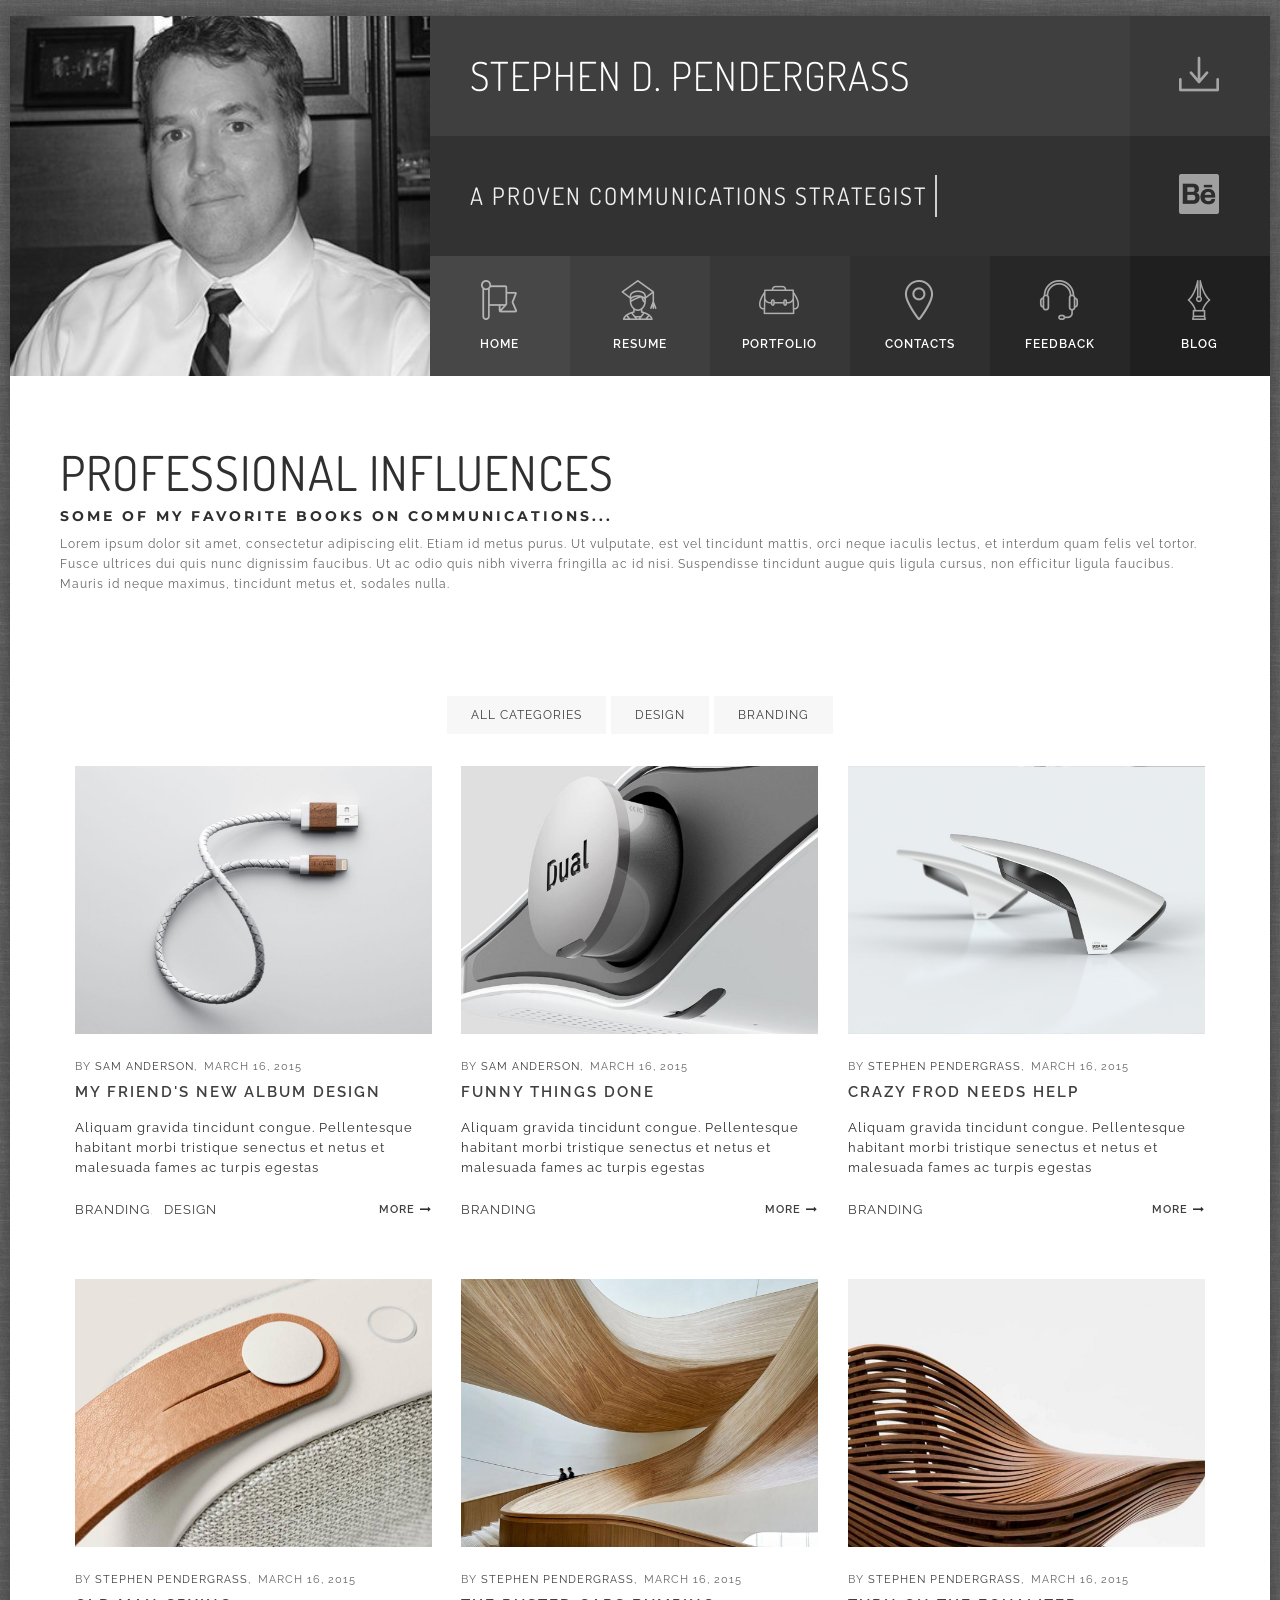
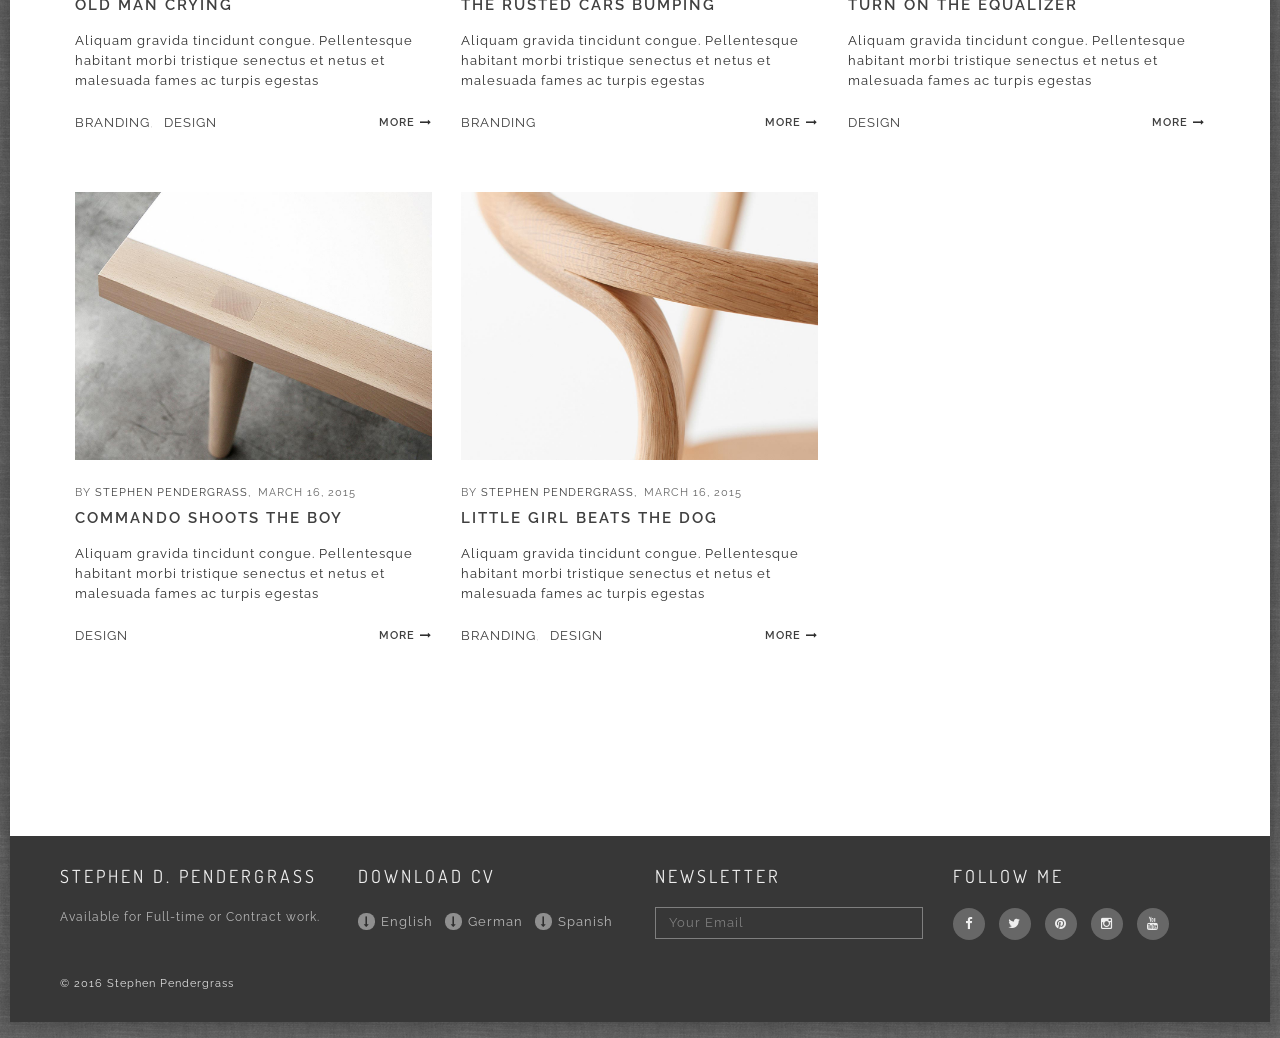
==== commit e8ccb8be: "replaced all boilerplate text on all html files" ====
--- a/blog.html
+++ b/blog.html
@@ -9,7 +9,7 @@
    <meta http-equiv="X-UA-Compatible" content="IE=edge">
    <meta name=viewport content="width=device-width, initial-scale=1">
 
-   <title>Gridus vCard | Blog</title>
+   <title>SDP Resume | Blog</title>
 
    <meta name="description" content="Gridus vCard HTML Template is the professional responsive personal website template, based on the latest Bootstrap 3">
    <meta name="keywords" content="html5, template, website, responsive, bootstrap">
@@ -59,7 +59,7 @@
          <div class="col-md-7 col-lg-8 vc-name nopadding">
             <!-- Name-Position -->
             <div class="row nopadding name">
-               <div class="col-md-10 name-title"><h2 class="font-accident-two-light uppercase">Samuel Anderson</h2></div>
+               <div class="col-md-10 name-title"><h2 class="font-accident-two-light uppercase">Stephen D. Pendergrass</h2></div>
                <div class="col-md-2 nopadding name-pdf">
                   <a href="#" class="hvr-sweep-to-right"><i class="flaticon-download149" title="Download CV.pdf"></i></a>
                </div>
@@ -69,11 +69,11 @@
 
                   <section class="cd-intro">
                      <h4 class="cd-headline clip is-full-width font-accident-two-normal uppercase">
-                        <span>The experienced </span>
+                        <span>A Proven </span>
                         <span class="cd-words-wrapper">
-                           <b class="is-visible">UI/UX Designer</b>
-                           <b>Web Designer</b>
-                           <b>Photographer</b>
+                           <b class="is-visible">Communications Strategist</b>
+                           <b>Multimedia Developer</b>
+                           <b>Project Manager</b>
                         </span>
                      </h4>
                   </section>
@@ -202,7 +202,7 @@
                            </div>
                            <img src="assets/custom/images/blog/thumbs/03.jpg" class="img-responsive" alt="img11"/>
                            <figcaption>
-                              <div class="post-meta"><span>by <a href="#!">Sam Anderson</a>,</span> <span>March 16, 2015</span></div>
+                              <div class="post-meta"><span>by <a href="#!">Stephen Pendergrass</a>,</span> <span>March 16, 2015</span></div>
                               <div class="post-header">
                                  <h5><a href="blogpost.html">Crazy Frod needs help</a></h5>
                               </div>
@@ -225,7 +225,7 @@
                            </div>
                            <img src="assets/custom/images/blog/thumbs/04.jpg" class="img-responsive" alt="img03"/>
                            <figcaption>
-                              <div class="post-meta"><span>by <a href="#!">Sam Anderson</a>,</span> <span>March 16, 2015</span></div>
+                              <div class="post-meta"><span>by <a href="#!">Stephen Pendergrass</a>,</span> <span>March 16, 2015</span></div>
                               <div class="post-header">
                                  <h5><a href="blogpost.html">Old man crying</a></h5>
                               </div>
@@ -248,7 +248,7 @@
                            </div>
                            <img src="assets/custom/images/blog/thumbs/05.jpg" class="img-responsive" alt="img11"/>
                            <figcaption>
-                              <div class="post-meta"><span>by <a href="#!">Sam Anderson</a>,</span> <span>March 16, 2015</span></div>
+                              <div class="post-meta"><span>by <a href="#!">Stephen Pendergrass</a>,</span> <span>March 16, 2015</span></div>
                               <div class="post-header">
                                  <h5><a href="blogpost.html">The rusted cars bumping</a></h5>
                               </div>
@@ -271,7 +271,7 @@
                            </div>
                            <img src="assets/custom/images/blog/thumbs/06.jpg" class="img-responsive" alt="img03"/>
                            <figcaption>
-                              <div class="post-meta"><span>by <a href="#!">Sam Anderson</a>,</span> <span>March 16, 2015</span></div>
+                              <div class="post-meta"><span>by <a href="#!">Stephen Pendergrass</a>,</span> <span>March 16, 2015</span></div>
                               <div class="post-header">
                                  <h5><a href="blogpost.html">Turn on the equalizer</a></h5>
                               </div>
@@ -294,7 +294,7 @@
                            </div>
                            <img src="assets/custom/images/blog/thumbs/07.jpg" class="img-responsive" alt="img03"/>
                            <figcaption>
-                              <div class="post-meta"><span>by <a href="#!">Sam Anderson</a>,</span> <span>March 16, 2015</span></div>
+                              <div class="post-meta"><span>by <a href="#!">Stephen Pendergrass</a>,</span> <span>March 16, 2015</span></div>
                               <div class="post-header">
                                  <h5><a href="blogpost.html">Commando shoots the boy</a></h5>
                               </div>
@@ -317,7 +317,7 @@
                            </div>
                            <img src="assets/custom/images/blog/thumbs/08.jpg" class="img-responsive" alt="img03"/>
                            <figcaption>
-                              <div class="post-meta"><span>by <a href="#!">Sam Anderson</a>,</span> <span>March 16, 2015</span></div>
+                              <div class="post-meta"><span>by <a href="#!">Stephen Pendergrass</a>,</span> <span>March 16, 2015</span></div>
                               <div class="post-header">
                                  <h5><a href="blogpost.html">Little girl beats the dog</a></h5>
                               </div>
@@ -349,9 +349,9 @@
    <div class="container-fluid nopadding">
       <div class="row wow fadeInDown" data-wow-delay=".2s" data-wow-offset="10">
          <div class="col-md-3">
-            <h4 class="font-accident-two-normal uppercase">Samuel Anderson</h4>
+            <h4 class="font-accident-two-normal uppercase">Stephen D. Pendergrass</h4>
             <p class="inline-block">
-               Quality Web Design, Ui / UX Design. Part-time or Fulltime.
+               Available for Full-time or Contract work.
             </p>
             <div class="divider-dynamic"></div>
          </div>
@@ -387,7 +387,7 @@
       <div class="dividewhite1"></div>
       <div class="row wow fadeInDown" data-wow-delay=".4s" data-wow-offset="10">
          <div class="col-md-12 copyrights">
-            <p>© 2016 Samuel Anderson.</p>
+            <p>© 2016 Stephen Pendergrass</p>
          </div>
       </div>
    </div>
@@ -408,7 +408,7 @@
 <script src="assets/vendor/pjax/jquery.pjax.js"                      type="text/javascript"></script>
 <script src="https://maps.google.com/maps/api/js"                    type="text/javascript"></script>
 <!-- Remove this for disable demo panel script -->
-<script src="assets/vendor/styleselector/styleselector.js"           type="text/javascript"></script>
+<!--<script src="assets/vendor/styleselector/styleselector.js"           type="text/javascript"></script>
 <!-- Custom scripts -->
 <script src="assets/custom/js/custom.js"                             type="text/javascript"></script>
 
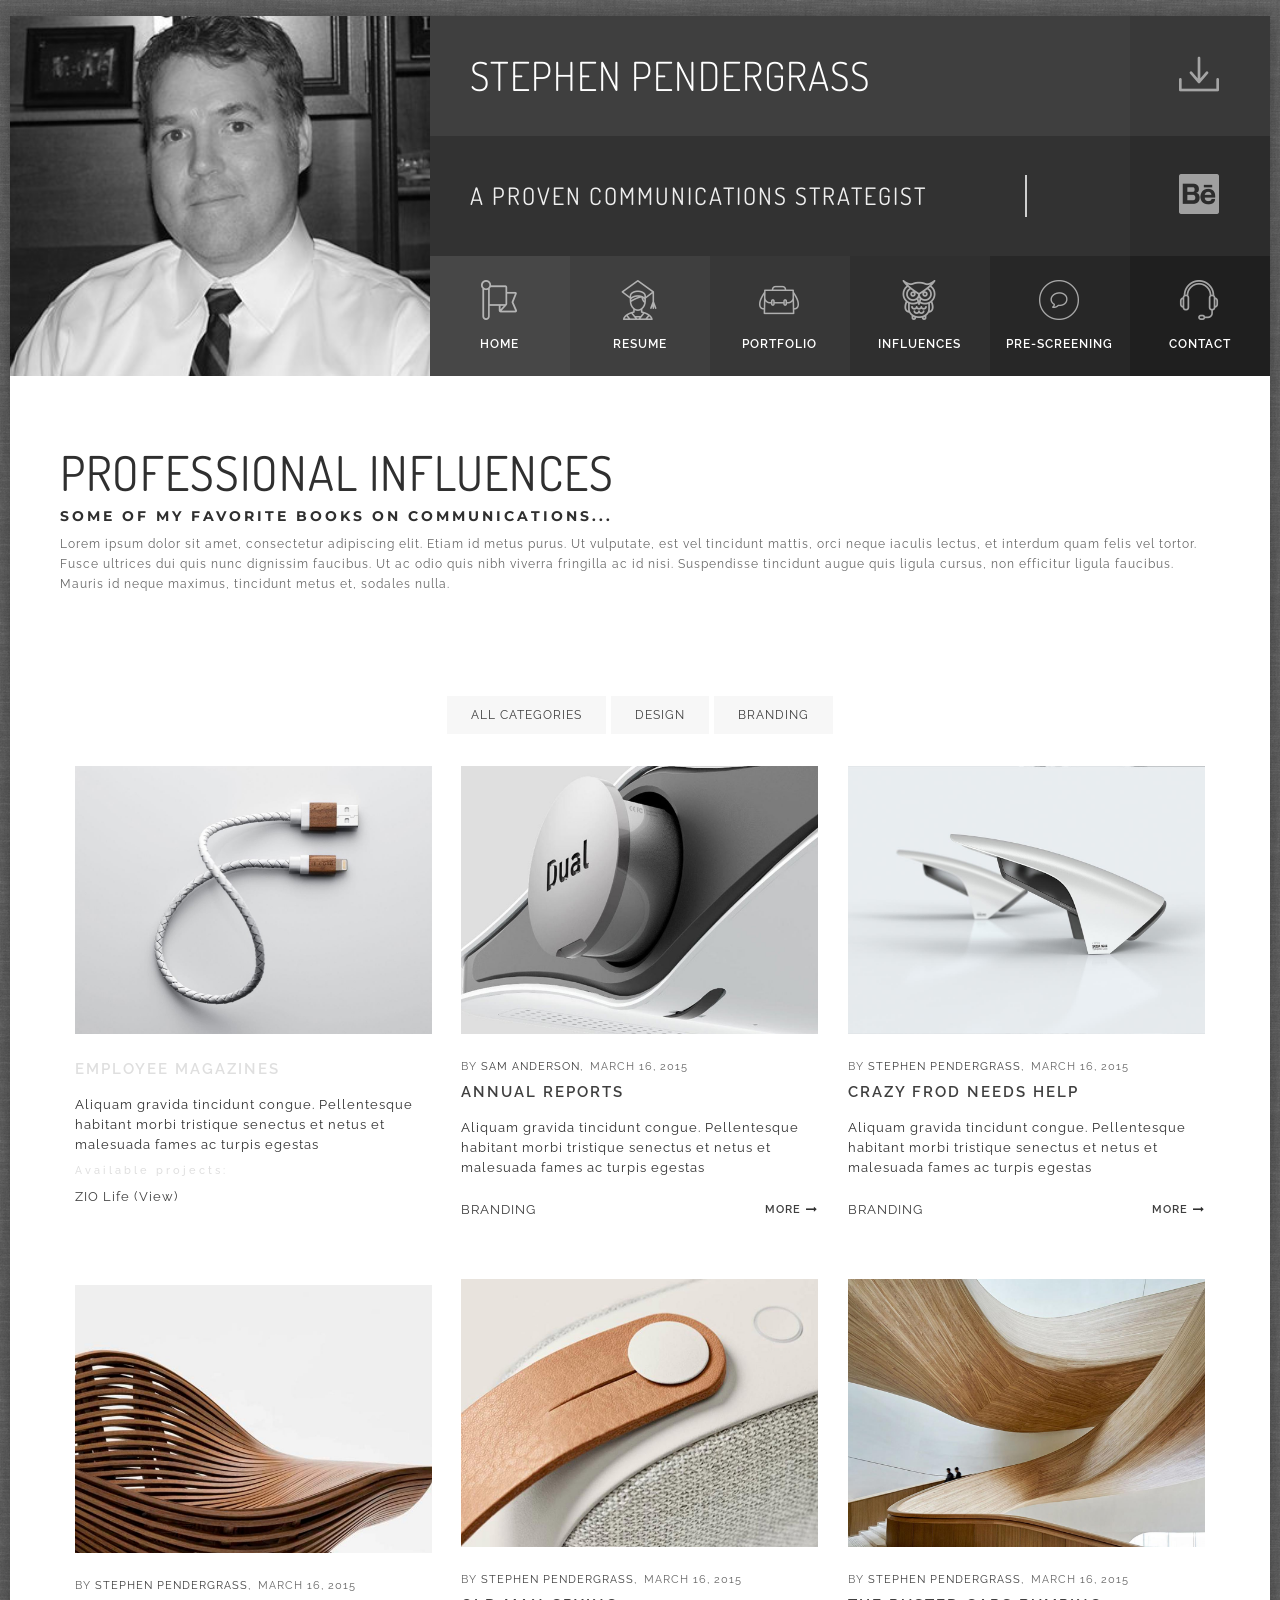
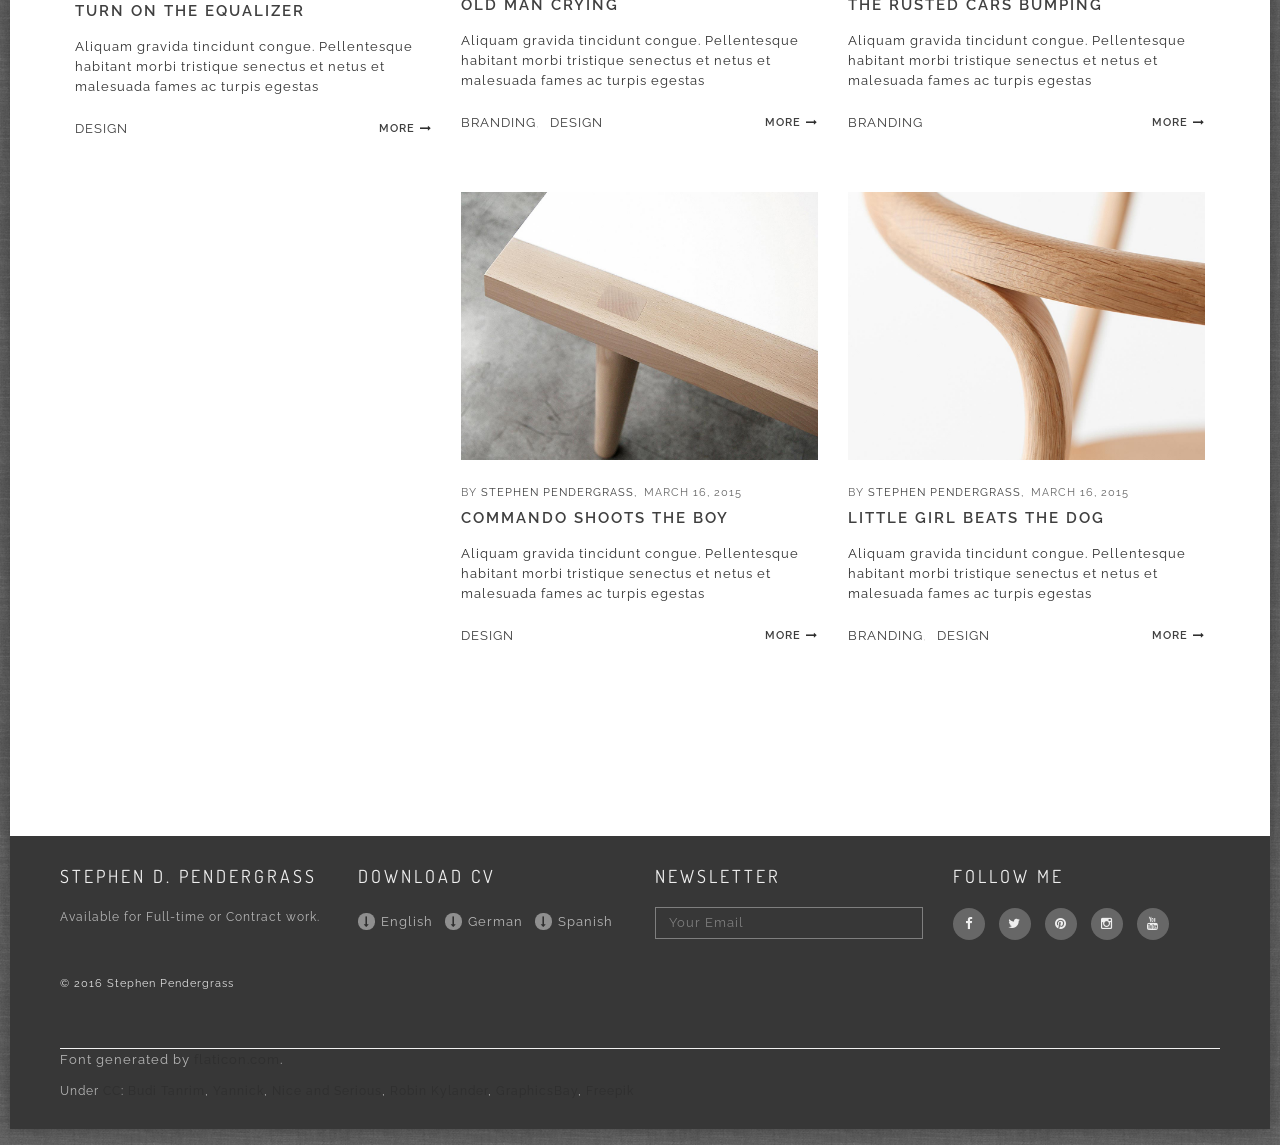
==== commit 22bc8931: "Text and icon changes on all" ====
--- a/blog.html
+++ b/blog.html
@@ -59,7 +59,7 @@
          <div class="col-md-7 col-lg-8 vc-name nopadding">
             <!-- Name-Position -->
             <div class="row nopadding name">
-               <div class="col-md-10 name-title"><h2 class="font-accident-two-light uppercase">Stephen D. Pendergrass</h2></div>
+               <div class="col-md-10 name-title"><h2 class="font-accident-two-light uppercase">Stephen Pendergrass</h2></div>
                <div class="col-md-2 nopadding name-pdf">
                   <a href="#" class="hvr-sweep-to-right"><i class="flaticon-download149" title="Download CV.pdf"></i></a>
                </div>
@@ -98,13 +98,13 @@
                   <a href="portfolio.html" class="hvr-sweep-to-bottom"><i class="flaticon-book-bag2"></i><span>portfolio</span></a>
                </li>
                <li class="col-xs-4 col-sm-2 nopadding menuitem ui-menu-color04">
-                  <a href="contacts.html" class="hvr-sweep-to-bottom"><i class="flaticon-placeholders4"></i><span>contacts</span></a>
+                  <a href="blog.html" class="hvr-sweep-to-bottom"><i class="flaticon-bird97"></i><span>influences</span></a>
                </li>
                <li class="col-xs-4 col-sm-2 nopadding menuitem ui-menu-color05">
-                  <a href="feedback.html" class="hvr-sweep-to-bottom"><i class="flaticon-earphones18"></i><span>feedback</span></a>
+                  <a href="feedback.html" class="hvr-sweep-to-bottom"><i class="flaticon-circle-5"></i><span>pre-screening</span></a>
                </li>
                <li class="col-xs-4 col-sm-2 nopadding menuitem ui-menu-color06">
-                  <a href="blog.html" class="hvr-sweep-to-bottom"><i class="flaticon-pens15"></i><span>blog</span></a>
+                  <a href="contacts.html" class="hvr-sweep-to-bottom"><i class="flaticon-earphones18"></i><span>contact</span></a>
                </li>
             </ul>
 
@@ -120,6 +120,8 @@
 <div class="content-wrap">
 
    <div id="blog" class="inner-content">
+
+
 
       <section id="page-title" class="inner-section">
          <div class="container-fluid nopadding wow fadeInRight" data-wow-delay="0.4s" data-wow-offset="10">
@@ -156,32 +158,29 @@
                            </div>
                            <img src="assets/custom/images/blog/thumbs/01.jpg" class="img-responsive" alt="img11"/>
                            <figcaption>
+                              <div class="post-header">
+                                 <h5>Employee Magazines</h5>
+                              </div>
+                              <div class="post-entry">
+                                 <p>Aliquam gravida tincidunt congue. Pellentesque habitant morbi tristique senectus et netus et malesuada fames ac turpis egestas</p>
+                                 <h6>Available projects:</h6>
+                                 <p><a href="assets/custom/140918 - Zio Life Magazine.pdf">ZIO Life (View)</a></p>
+                              </div>
+                           </figcaption>
+                        </figure>
+                     </div>
+                  </div>
+                  <div class="grid-item grid-sizer branding col-md-4 col-sm-6">
+                     <div class="item-wrap">
+                        <figure class="">
+                           <div class="popup-call">
+                              <a href="assets/custom/images/blog/02.jpg" class="gallery-item"><i class="flaticon-arrows-4"></i></a>
+                           </div>
+                           <img src="assets/custom/images/blog/thumbs/02.jpg" class="img-responsive" alt="img03"/>
+                           <figcaption>
                               <div class="post-meta"><span>by <a href="#!">Sam Anderson</a>,</span> <span>March 16, 2015</span></div>
                               <div class="post-header">
-                                 <h5><a href="blogpost.html">My Friend's new album design</a></h5>
-                              </div>
-                              <div class="post-entry">
-                                 <p>Aliquam gravida tincidunt congue. Pellentesque habitant morbi tristique senectus et netus et malesuada fames ac turpis egestas</p>
-                              </div>
-                              <div class="post-tag pull-left">
-                                 <span><a href="#branding" data-filter=".branding">Branding</a>,</span><span><a href="#design" data-filter=".design">Design</a></span>
-                              </div>
-                              <div class="post-more-link pull-right"><a href="blogpost.html">More<i class="fa fa-long-arrow-right right"></i></a></div>
-                           </figcaption>
-                        </figure>
-                     </div>
-                  </div>
-                  <div class="grid-item grid-sizer branding col-md-4 col-sm-6">
-                     <div class="item-wrap">
-                        <figure class="">
-                           <div class="popup-call">
-                              <a href="assets/custom/images/blog/02.jpg" class="gallery-item"><i class="flaticon-arrows-4"></i></a>
-                           </div>
-                           <img src="assets/custom/images/blog/thumbs/02.jpg" class="img-responsive" alt="img03"/>
-                           <figcaption>
-                              <div class="post-meta"><span>by <a href="#!">Sam Anderson</a>,</span> <span>March 16, 2015</span></div>
-                              <div class="post-header">
-                                 <h5><a href="blogpost.html">Funny Things done</a></h5>
+                                 <h5><a href="blogpost.html">Annual Reports</a></h5>
                               </div>
                               <div class="post-entry">
                                  <p>Aliquam gravida tincidunt congue. Pellentesque habitant morbi tristique senectus et netus et malesuada fames ac turpis egestas</p>
@@ -390,6 +389,8 @@
             <p>© 2016 Stephen Pendergrass</p>
          </div>
       </div>
+   </div><br><br><hr>
+   Font generated by <a href="http://www.flaticon.com">flaticon.com</a>. <p>Under <a href="http://creativecommons.org/licenses/by/3.0/">CC</a>: <a data-file="download149" href="http://www.flaticon.com/authors/budi-tanrim">Budi Tanrim</a>, <a data-file="clipboard80" href="http://www.flaticon.com/authors/yannick">Yannick</a>, <a data-file="placeholders4" href="http://www.flaticon.com/authors/nice-and-serious">Nice and Serious</a>, <a data-file="circle-6" href="http://www.flaticon.com/authors/robin-kylander">Robin Kylander</a>, <a data-file="three-1" href="http://www.flaticon.com/authors/graphicsbay">GraphicsBay</a>, <a data-file="tool-1" href="http://www.freepik.com">Freepik</a></p>
    </div>
 </footer>
 
